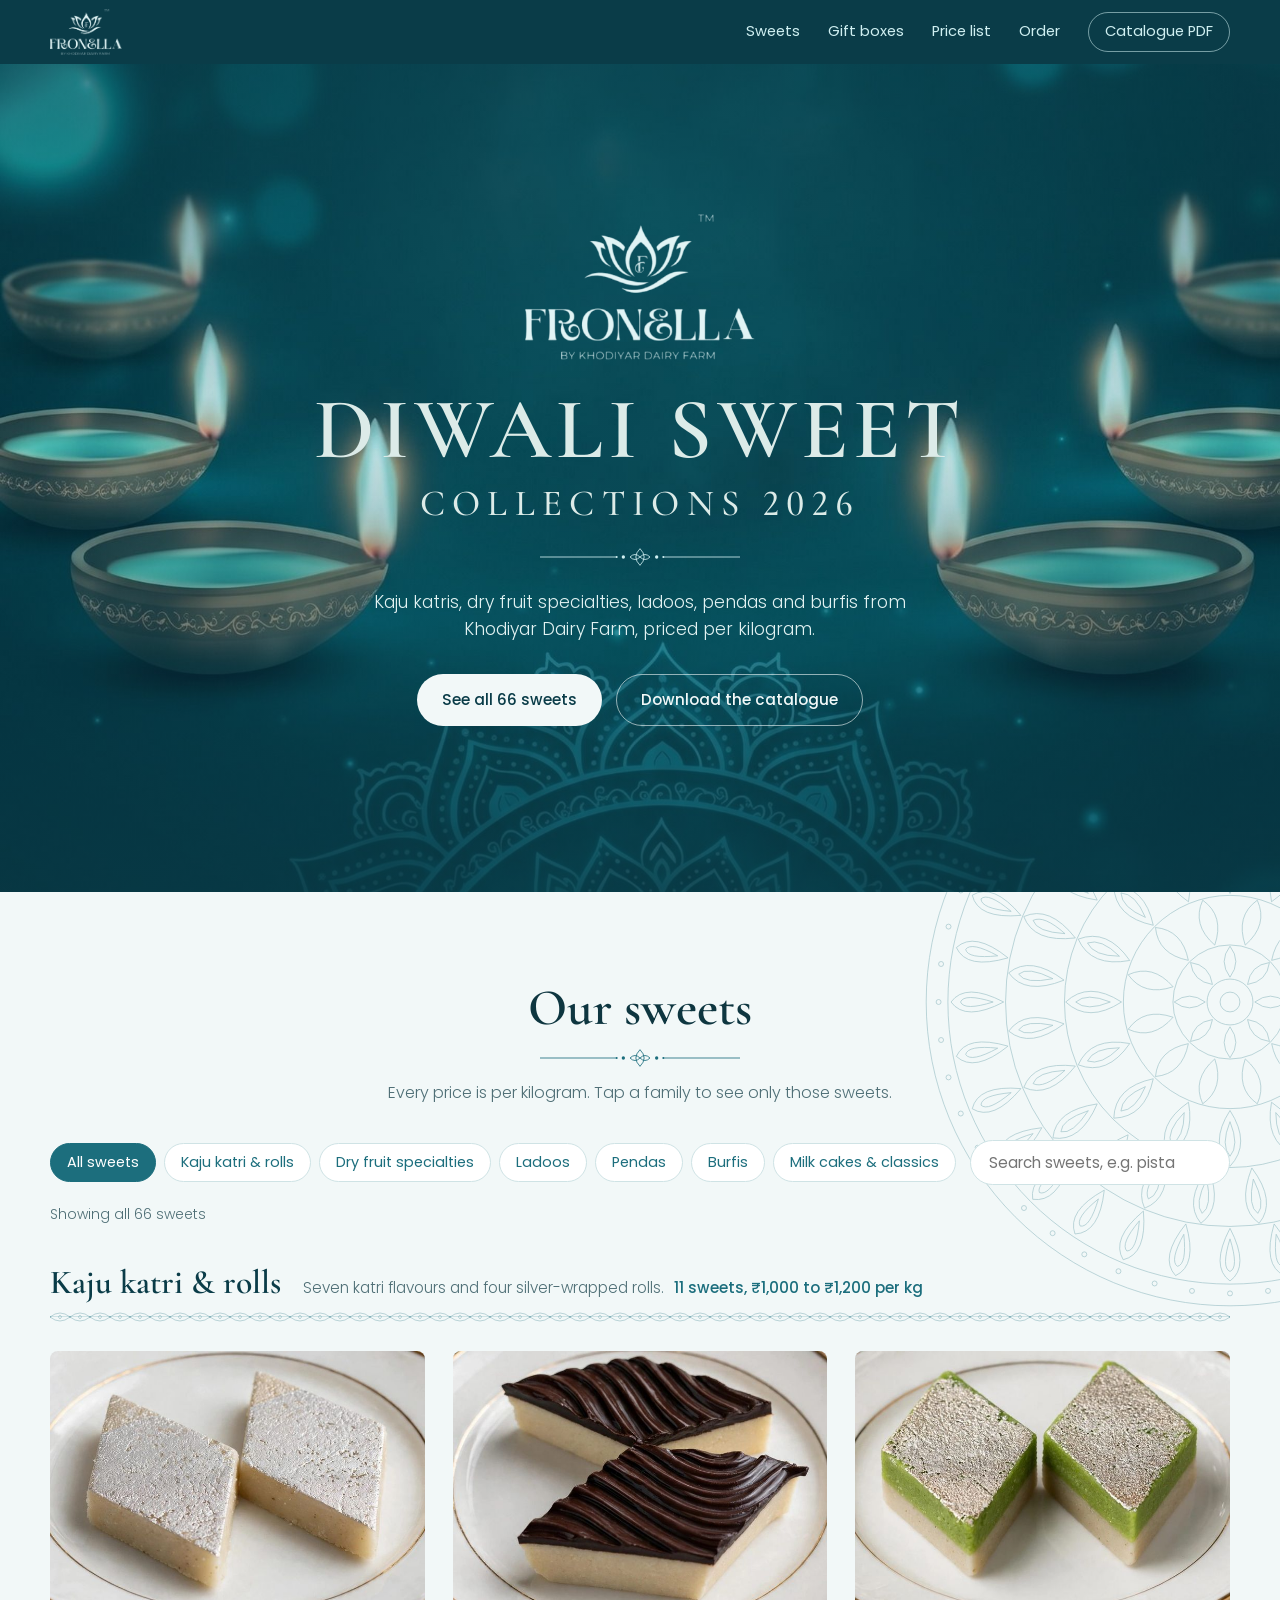
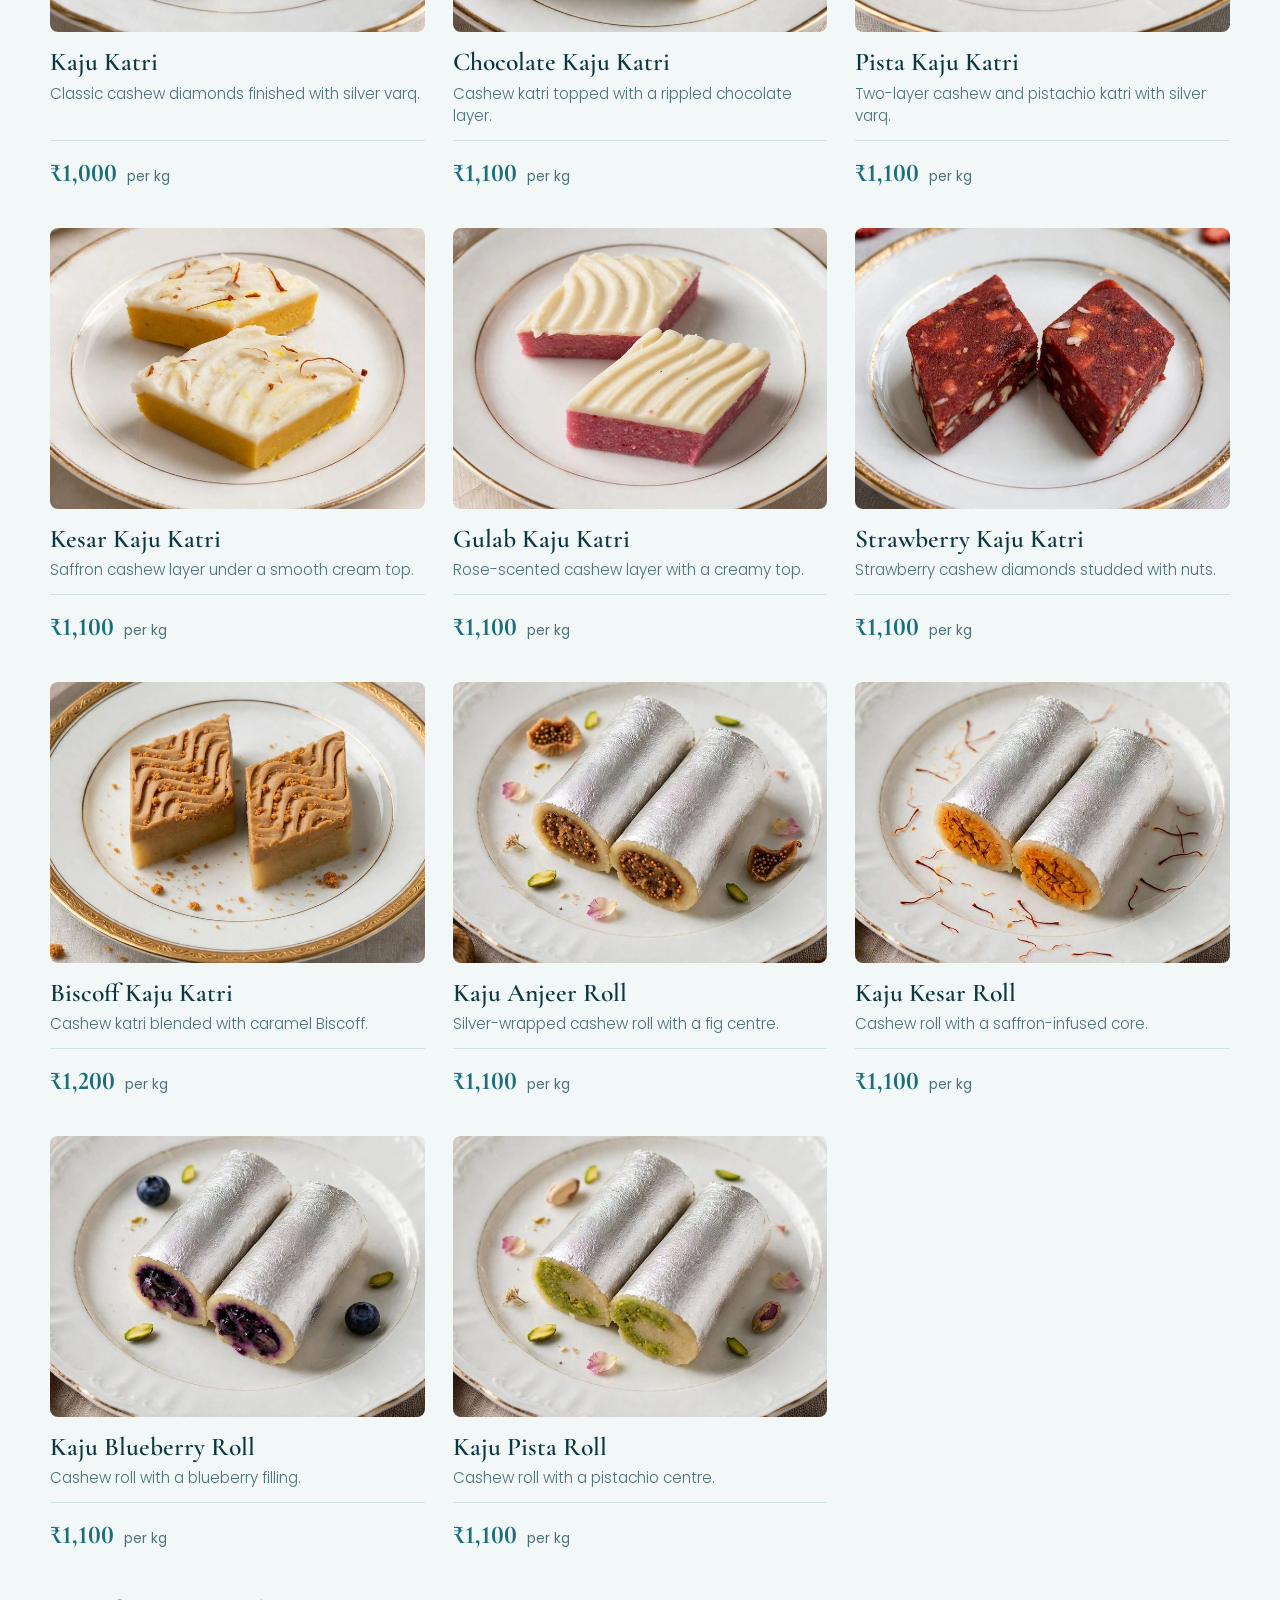
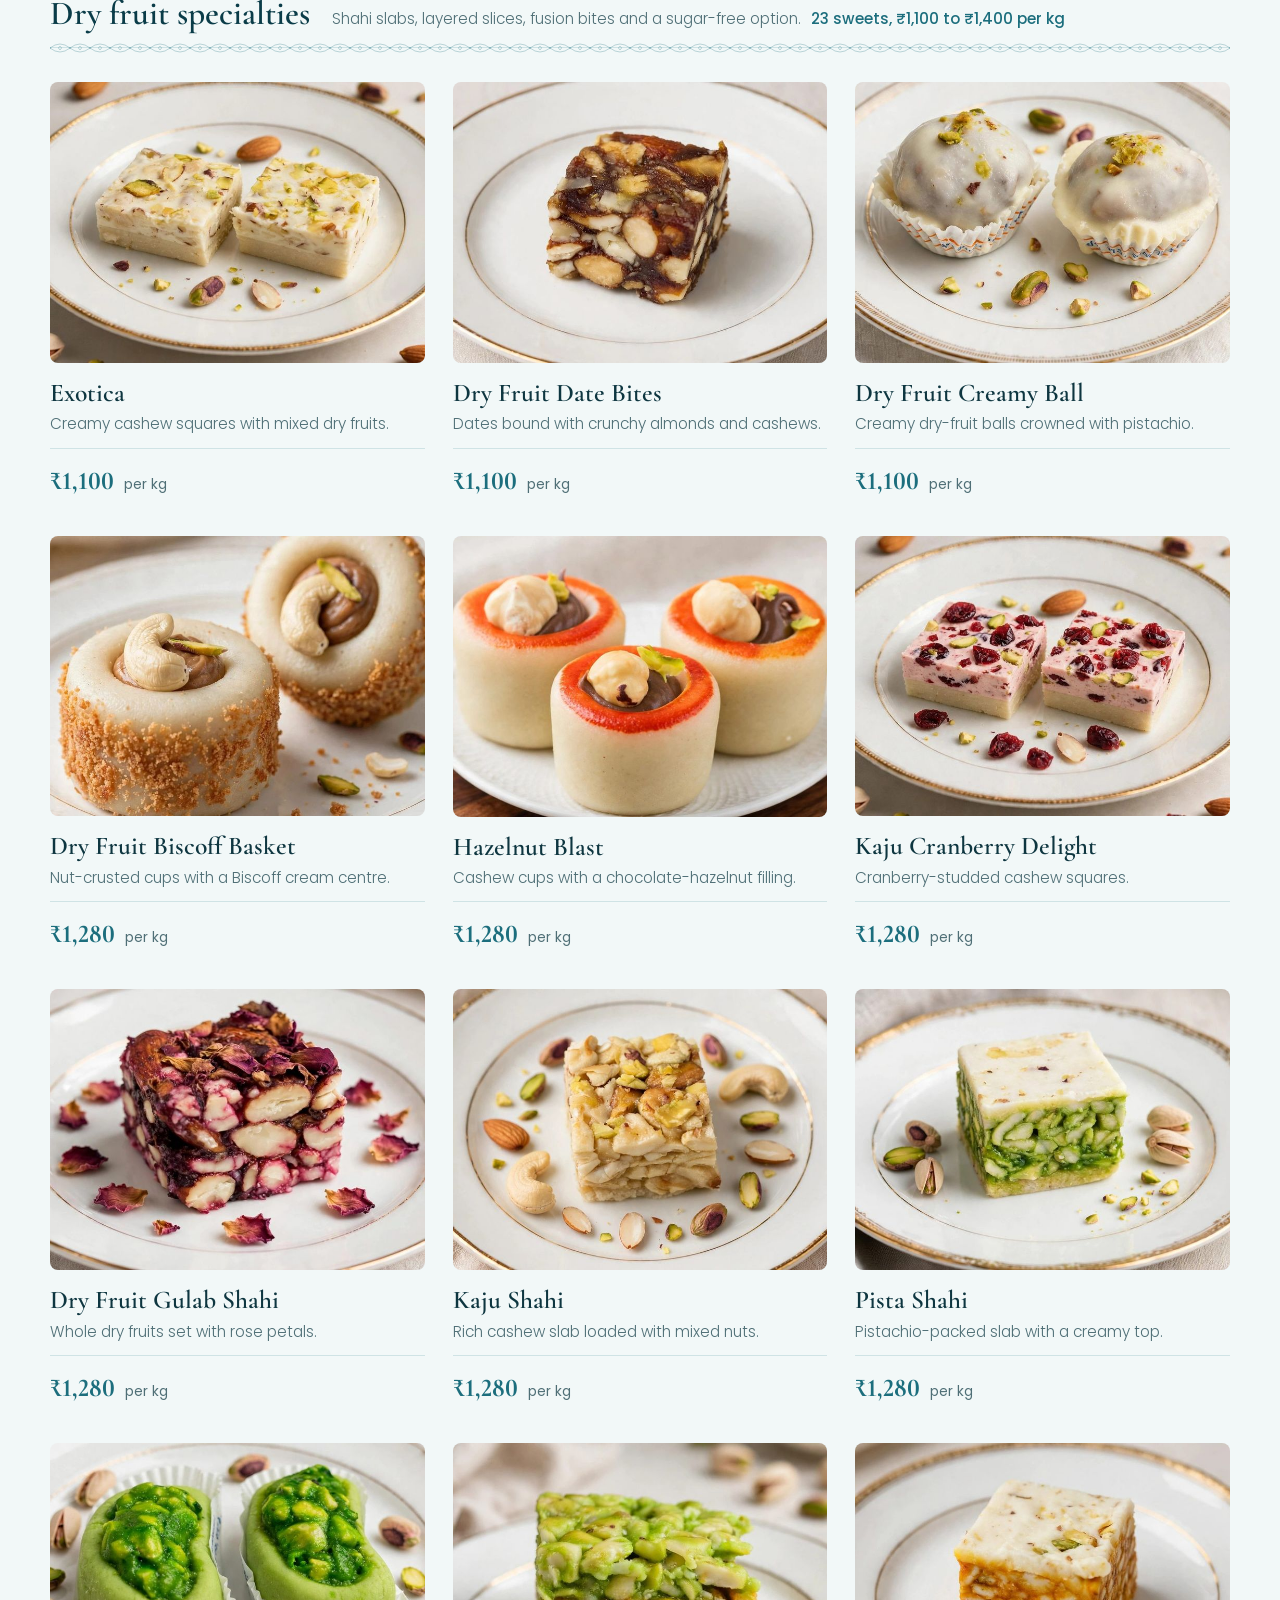
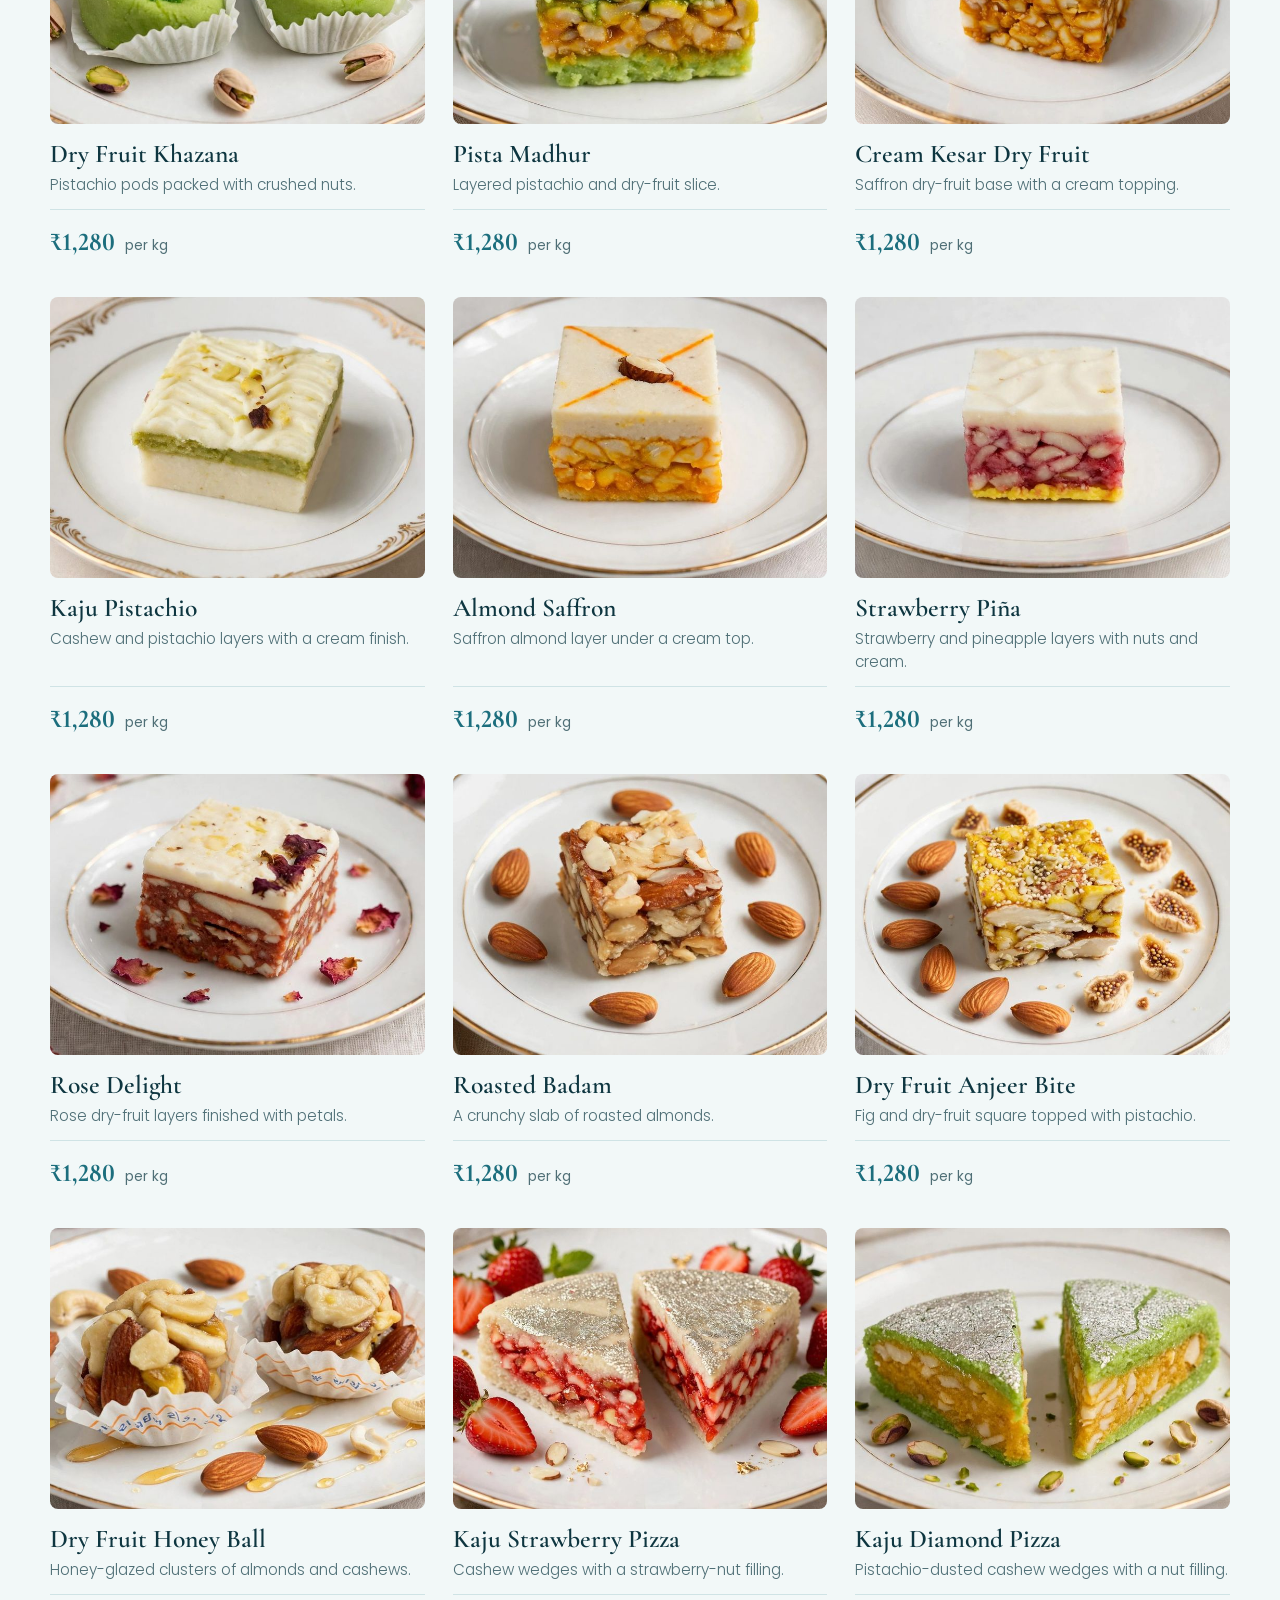
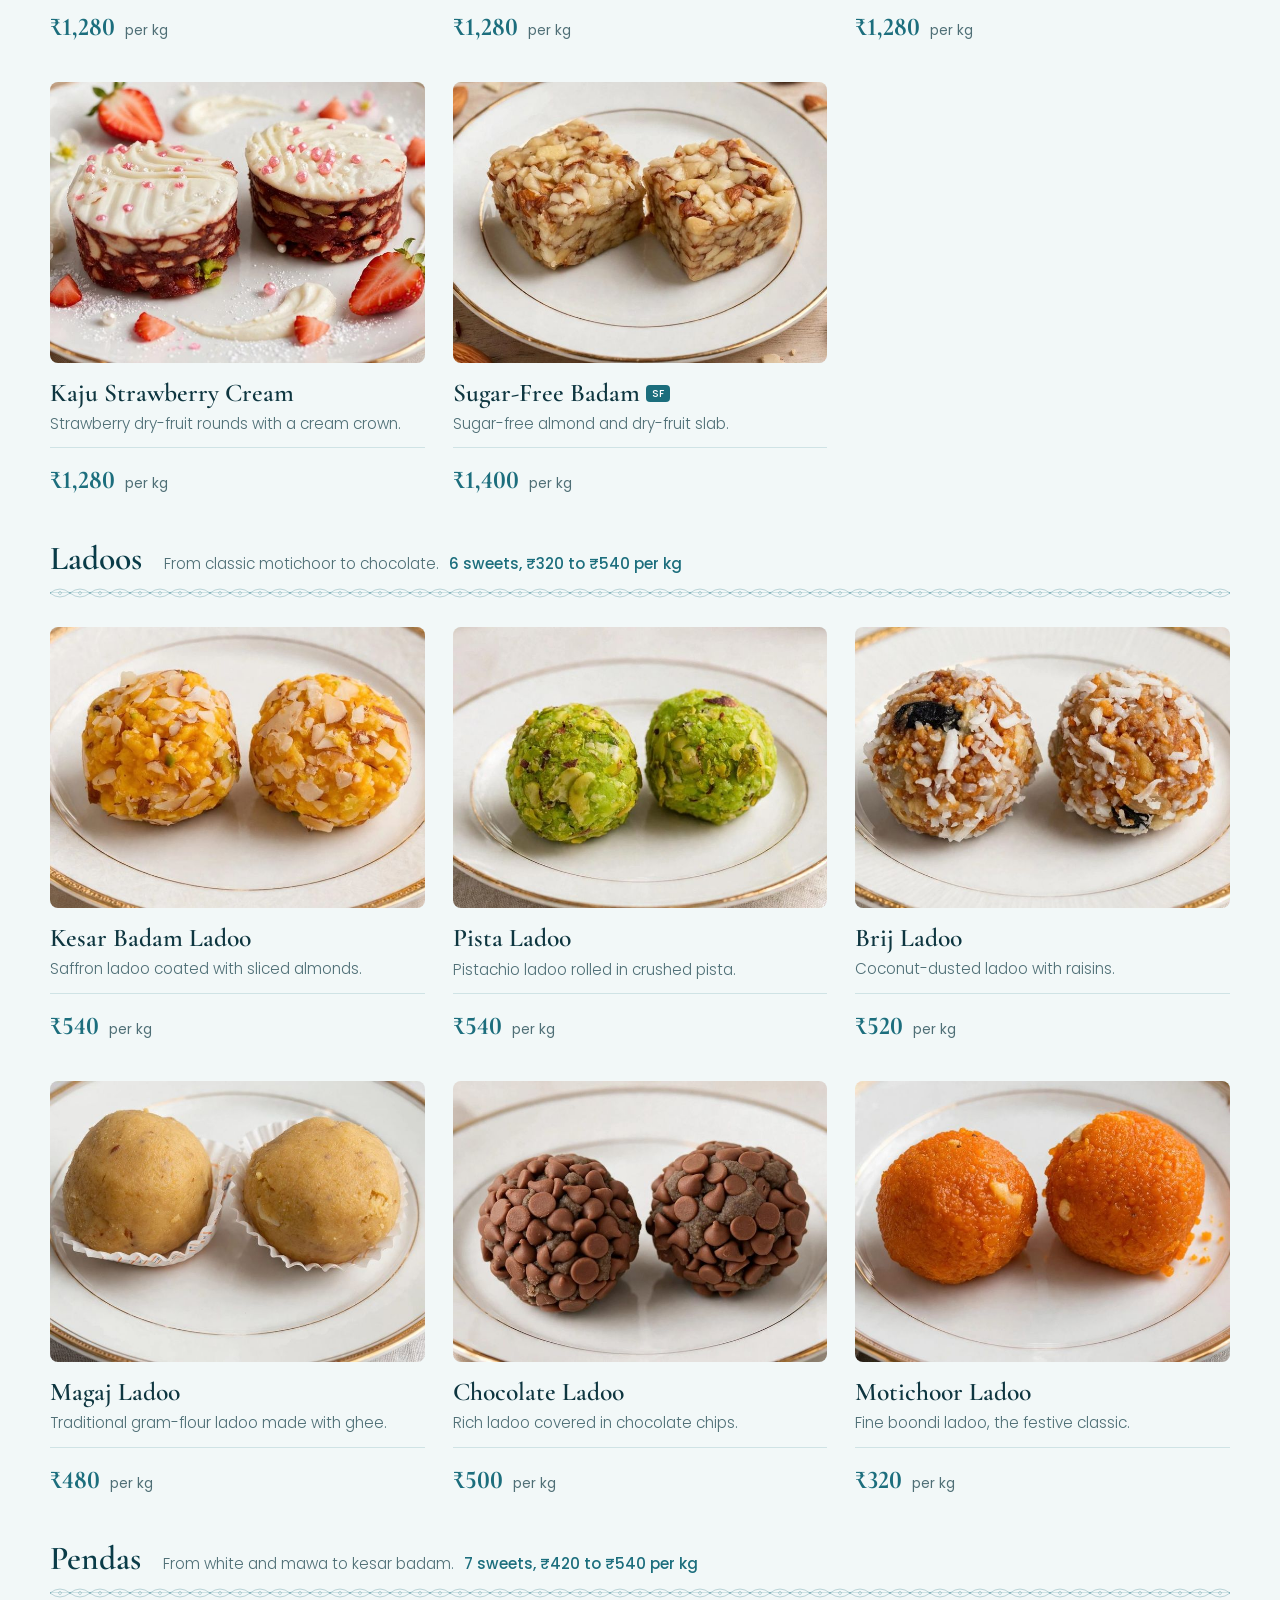
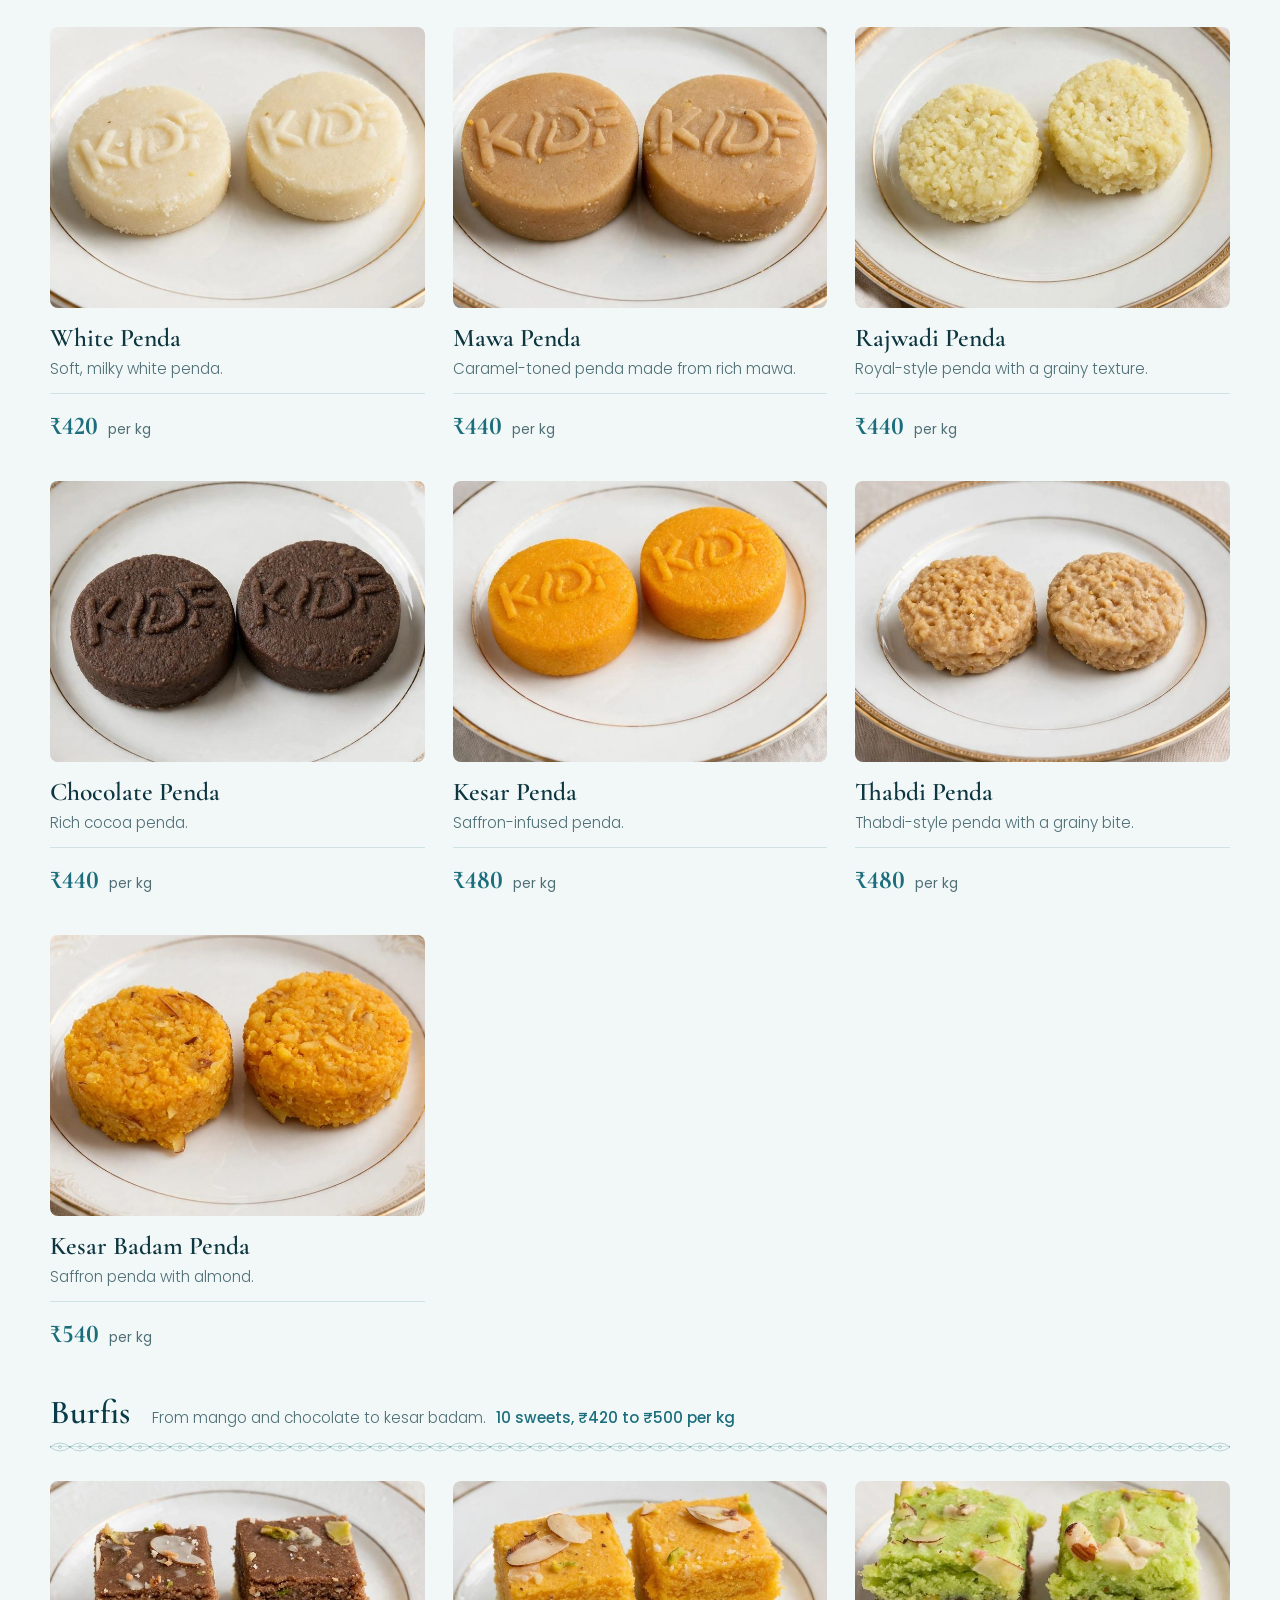
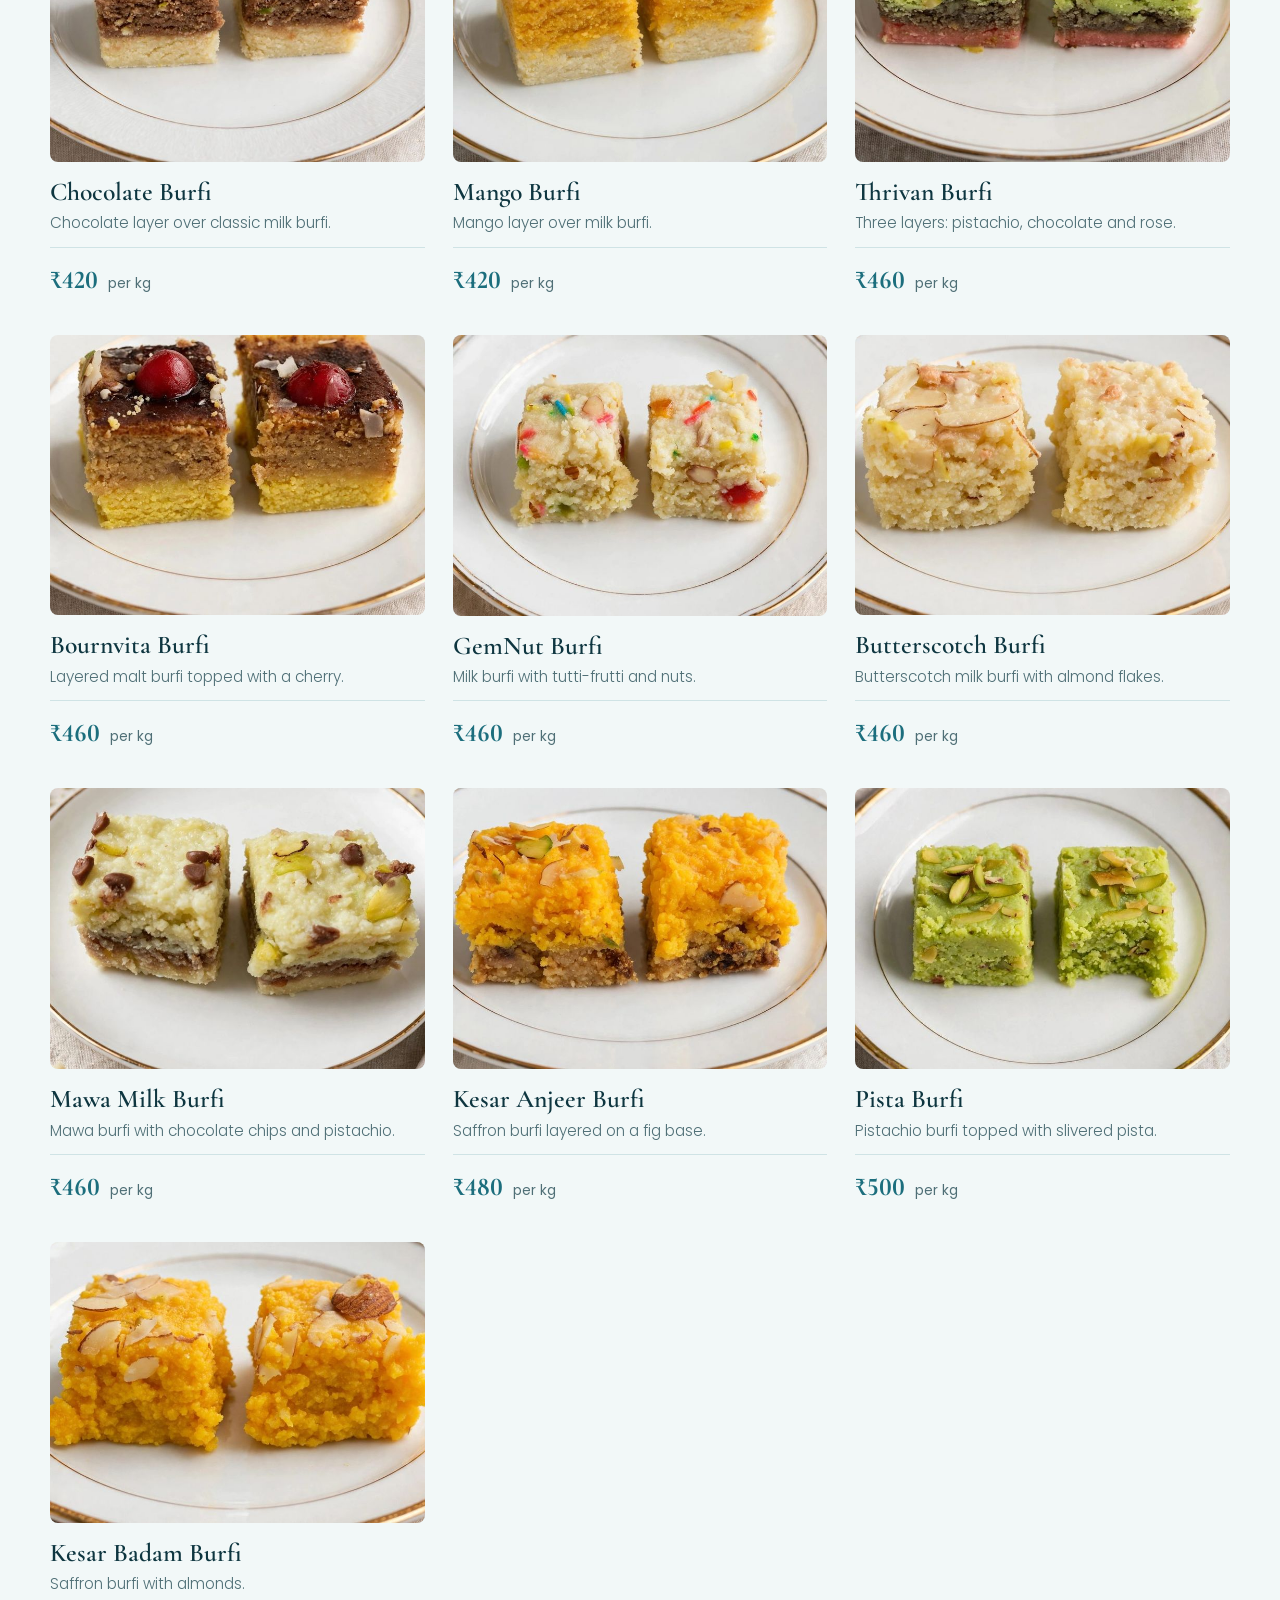
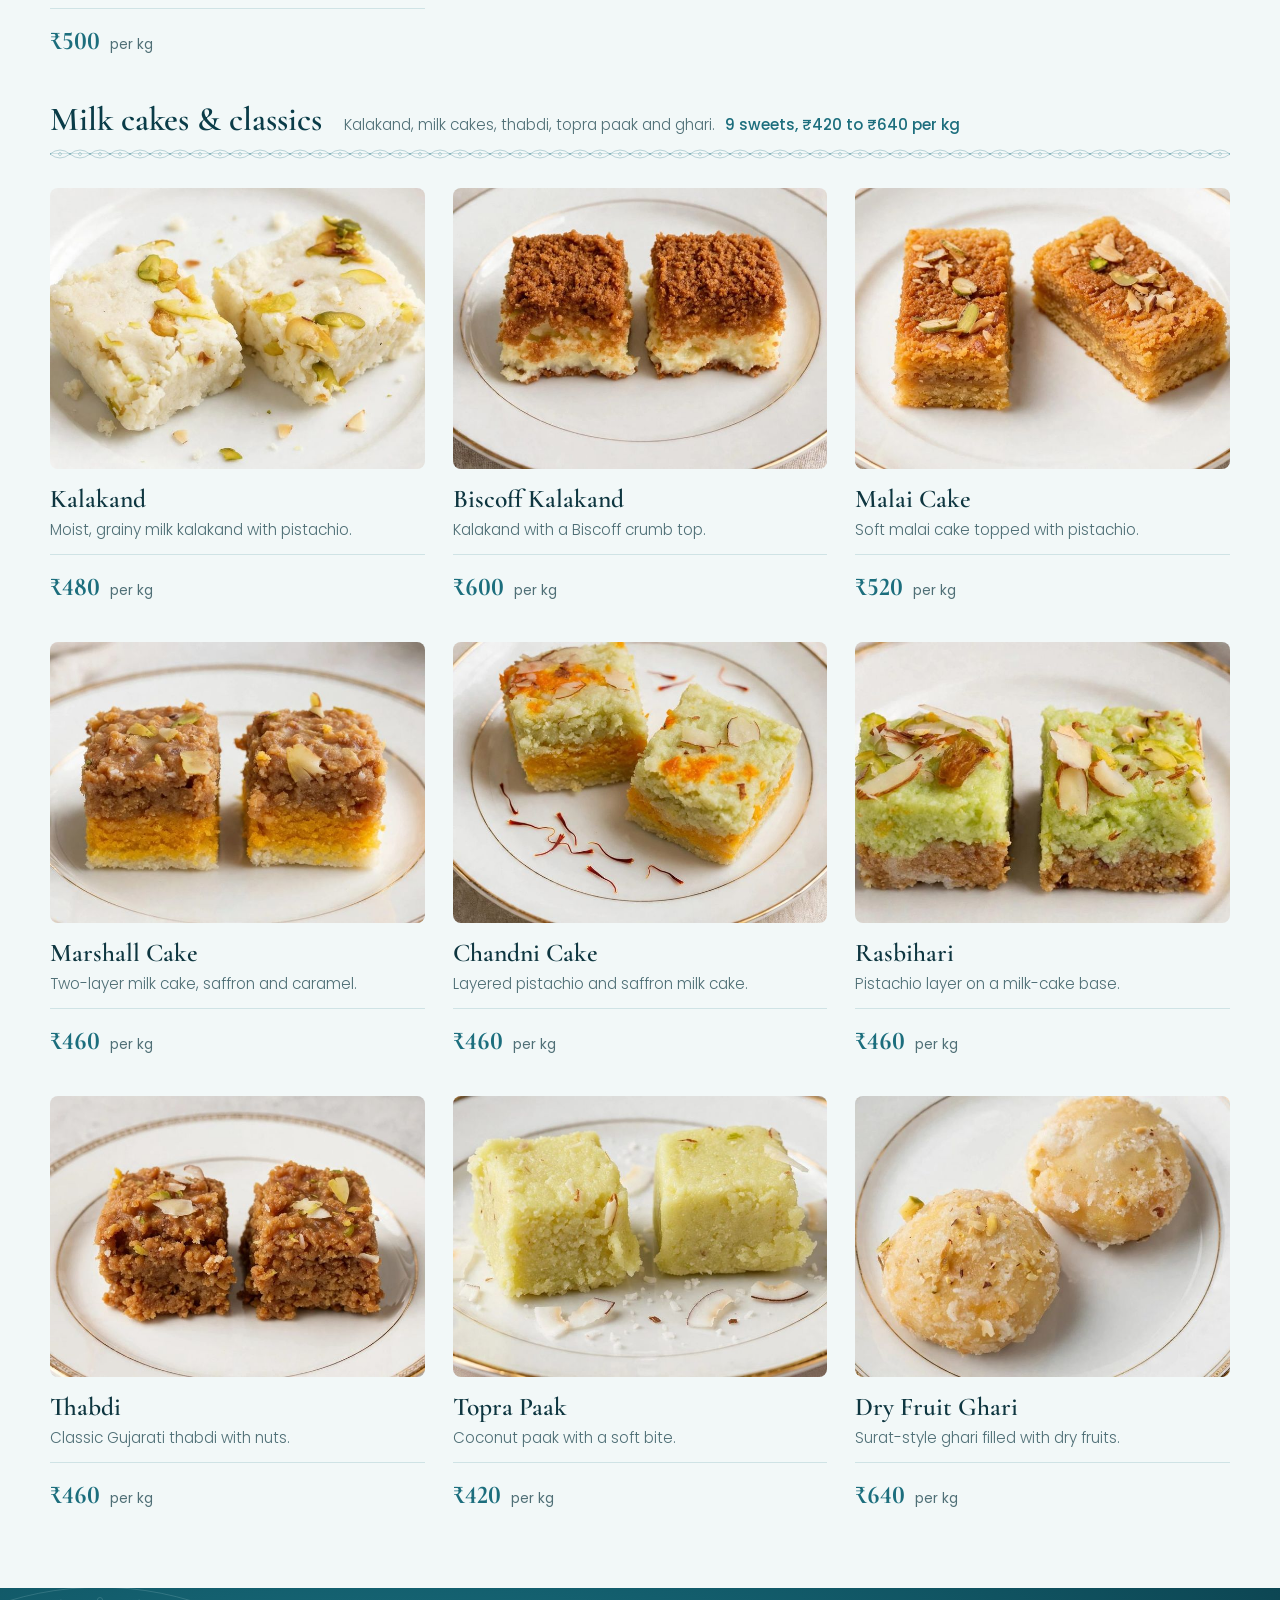
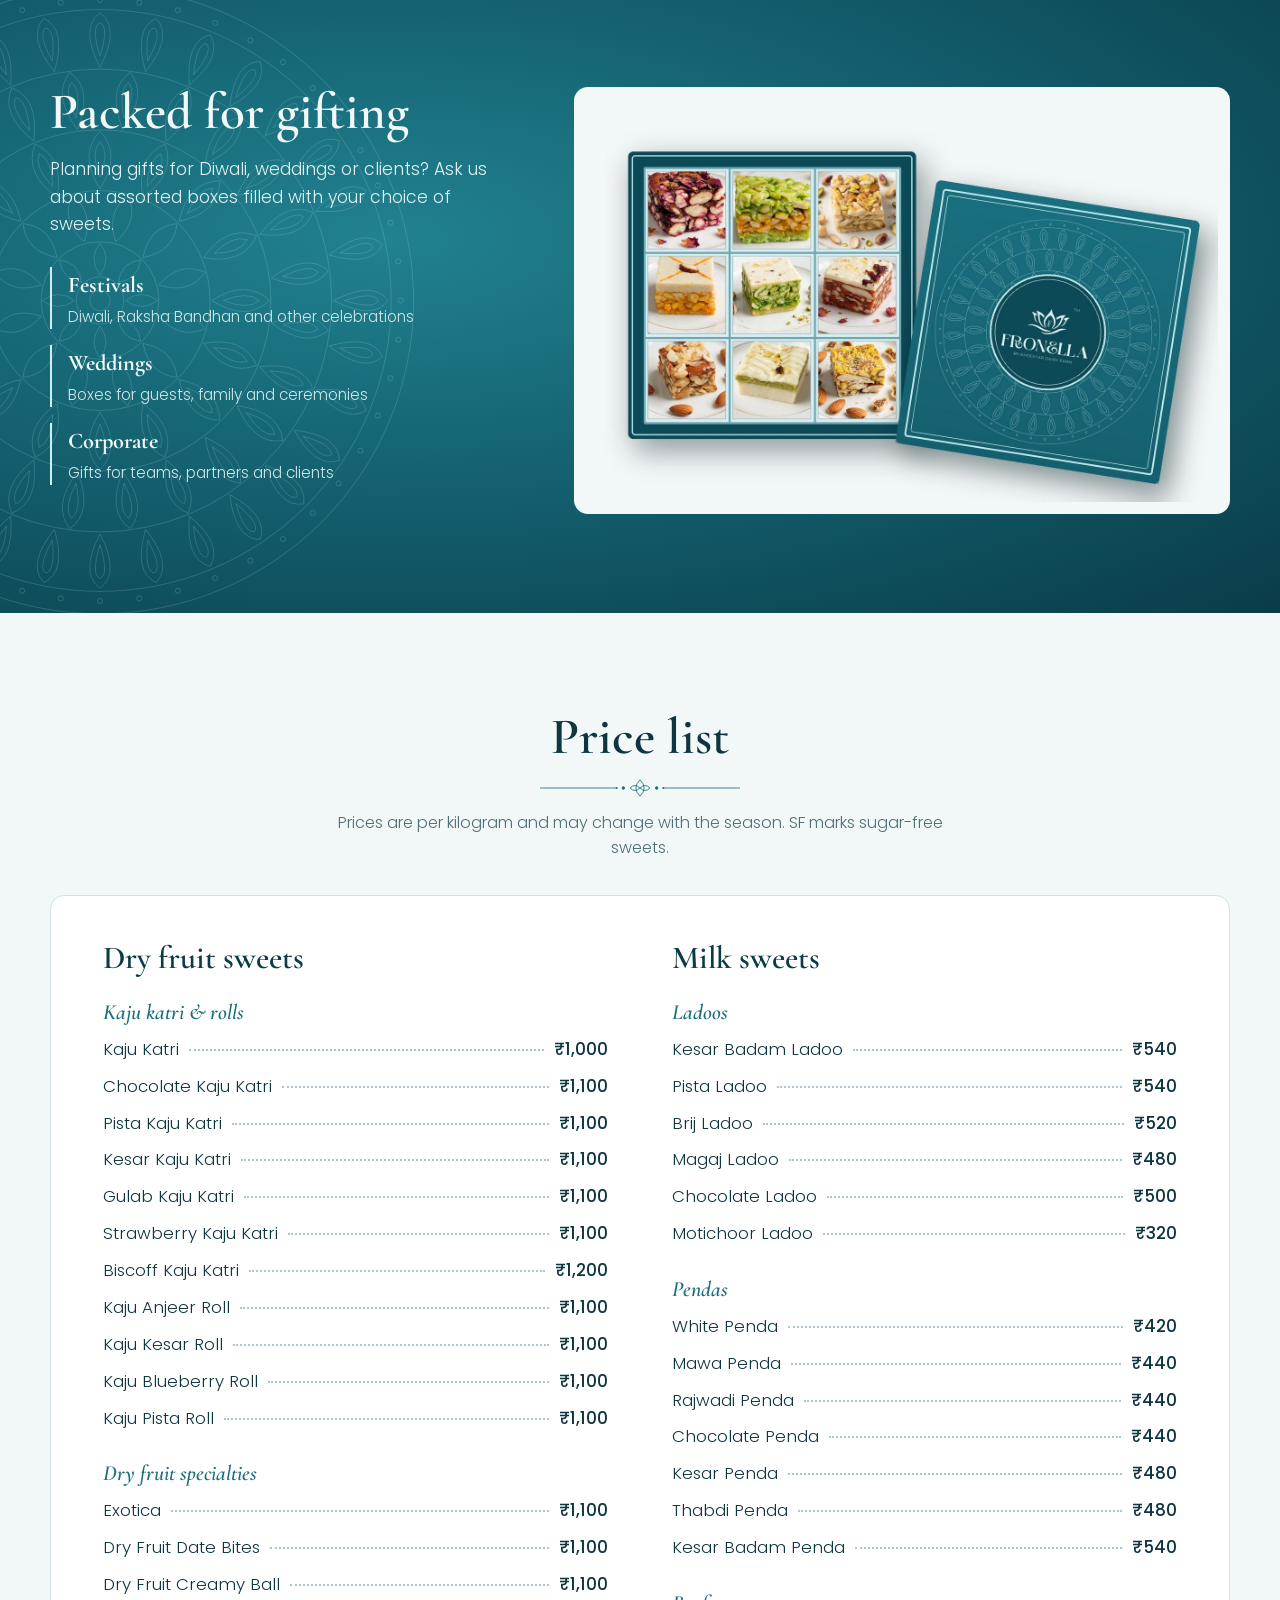
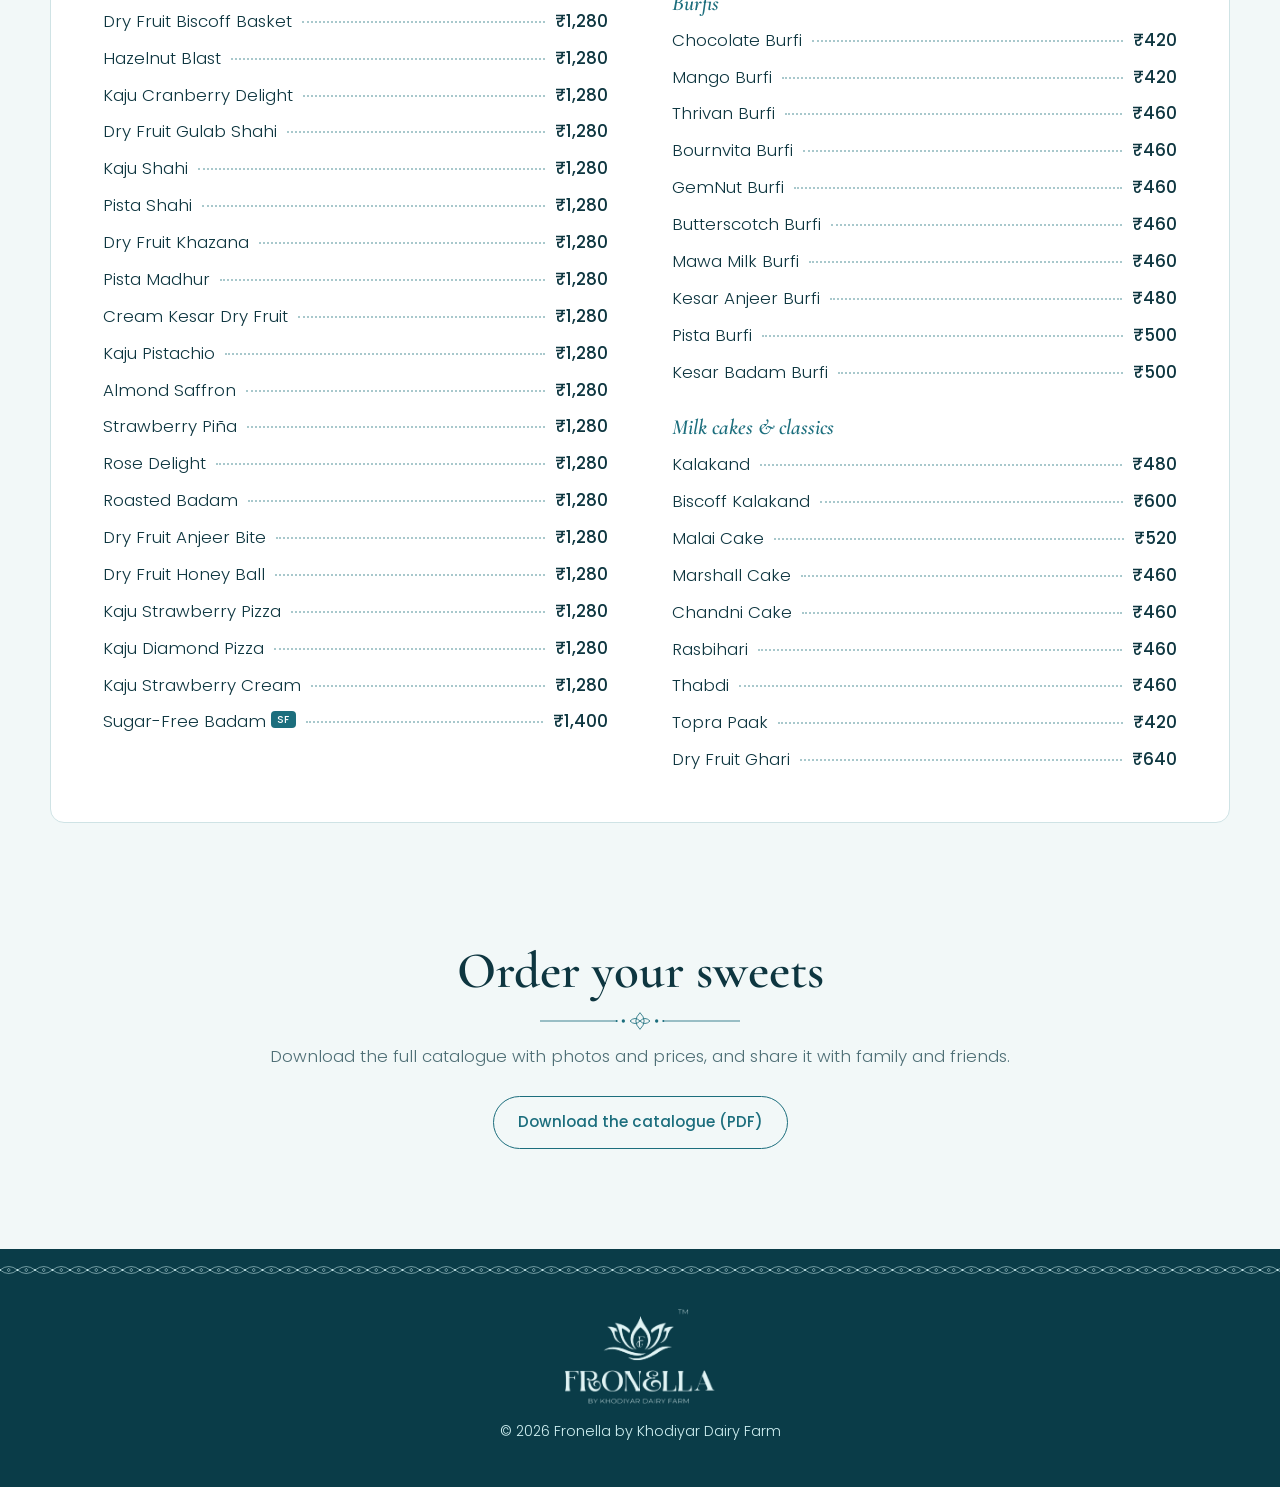
==== index.html @ b68ddbd1 "first" ====
<!doctype html>
<html lang="en">
<head>
<meta charset="utf-8">
<meta name="viewport" content="width=device-width, initial-scale=1">
<title>Fronella by Khodiyar Dairy Farm | Diwali Sweet Collections 2026</title>
<meta name="description" content="Mithai from Khodiyar Dairy Farm: kaju katris, dry fruit specialties, ladoos, pendas, burfis and milk cakes, with prices per kilogram.">
<meta property="og:title" content="Fronella | Diwali Sweet Collections 2026">
<meta property="og:description" content="66 dry fruit and milk sweets from Khodiyar Dairy Farm, with prices per kilogram.">
<meta property="og:image" content="assets/img/giftbox.jpg">
<meta name="theme-color" content="#0A3C48">
<link rel="icon" type="image/png" href="assets/img/favicon.png">
<link rel="preconnect" href="https://fonts.googleapis.com">
<link rel="preconnect" href="https://fonts.gstatic.com" crossorigin>
<link href="https://fonts.googleapis.com/css2?family=Cormorant+Garamond:ital,wght@0,500;0,600;0,700;1,500&family=Poppins:wght@300;400;500&display=swap" rel="stylesheet">
<link rel="stylesheet" href="assets/css/style.css">
</head>
<body>
<a class="skip" href="#sweets">Skip to the sweets</a>

<header class="top">
  <div class="top-in">
    <a href="#" class="brand" aria-label="Fronella home"><img src="assets/img/logo-light.png" alt="Fronella by Khodiyar Dairy Farm" width="331" height="211"></a>
    <button class="menu-btn" aria-expanded="false" aria-controls="nav">Menu</button>
    <nav id="nav" class="nav">
      <a href="#sweets">Sweets</a>
      <a href="#gifts">Gift boxes</a>
      <a href="#prices">Price list</a>
      <a href="#order">Order</a>
      <a class="nav-pdf" href="catalogue/Fronella-Diwali-Catalogue-2026.pdf" download>Catalogue PDF</a>
    </nav>
  </div>
</header>

<main>
  <section class="hero" aria-labelledby="hero-title">
    <div class="hero-in">
      <img class="hero-logo" src="assets/img/logo-light.png" alt="" width="331" height="211">
      <h1 id="hero-title"><span class="h-big">Diwali Sweet</span><span class="h-small">Collections 2026</span></h1>
      <img class="hero-div" src="assets/img/divider-light.svg" alt="" width="240" height="24">
      <p class="hero-lead">Kaju katris, dry fruit specialties, ladoos, pendas and burfis from Khodiyar Dairy Farm, priced per kilogram.</p>
      <div class="hero-cta">
        <a class="btn btn-light" href="#sweets">See all 66 sweets</a>
        <a class="btn btn-ghost" href="catalogue/Fronella-Diwali-Catalogue-2026.pdf" download>Download the catalogue</a>
      </div>
    </div>
  </section>

  <section id="sweets" class="sweets" aria-labelledby="sweets-title">
    <div class="wrap">
      <div class="sec-head">
        <h2 id="sweets-title">Our sweets</h2>
        <p>Every price is per kilogram. Tap a family to see only those sweets.</p>
      </div>
      <div class="tools">
        <div class="chips" role="group" aria-label="Filter by family" id="chips"></div>
        <label class="search">
          <span class="sr">Search sweets</span>
          <input id="q" type="search" placeholder="Search sweets, e.g. pista" autocomplete="off">
        </label>
      </div>
      <p class="count" id="count" aria-live="polite"></p>
      <div id="groups"></div>
      <div id="empty" class="empty" hidden>
        <p>No sweets match "<span id="empty-q"></span>".</p>
        <button class="btn btn-teal" id="clear">Clear search</button>
      </div>
    </div>
  </section>

  <section id="gifts" class="gifts" aria-labelledby="gifts-title">
    <div class="wrap gifts-in">
      <div class="gifts-text">
        <h2 id="gifts-title">Packed for gifting</h2>
        <p>Planning gifts for Diwali, weddings or clients? Ask us about assorted boxes filled with your choice of sweets.</p>
        <dl class="occ">
          <div><dt>Festivals</dt><dd>Diwali, Raksha Bandhan and other celebrations</dd></div>
          <div><dt>Weddings</dt><dd>Boxes for guests, family and ceremonies</dd></div>
          <div><dt>Corporate</dt><dd>Gifts for teams, partners and clients</dd></div>
        </dl>
        <a class="btn btn-light wa-only" data-wa="Hello Fronella, I would like to ask about gift boxes." href="#">Ask about gift boxes on WhatsApp</a>
      </div>
      <figure class="gifts-img"><img src="assets/img/giftbox.jpg" alt="A Fronella gift box with nine dry fruit sweets and a teal lid with the lotus logo" width="1400" height="894" loading="lazy"></figure>
    </div>
  </section>

  <section id="prices" class="prices" aria-labelledby="prices-title">
    <div class="wrap">
      <div class="sec-head">
        <h2 id="prices-title">Price list</h2>
        <p>Prices are per kilogram and may change with the season. SF marks sugar-free sweets.</p>
      </div>
      <div class="plist" id="plist"></div>
    </div>
  </section>

  <section id="order" class="order" aria-labelledby="order-title">
    <div class="wrap order-in">
      <h2 id="order-title">Order your sweets</h2>
      <p class="order-lead" id="order-lead">Download the full catalogue with photos and prices, and share it with family and friends.</p>
      <div class="order-actions">
        <a class="btn btn-teal wa-only" data-wa="Hello Fronella, I would like to place an order." href="#">Order on WhatsApp</a>
        <a class="btn btn-outline" href="catalogue/Fronella-Diwali-Catalogue-2026.pdf" download>Download the catalogue (PDF)</a>
      </div>
      <dl class="contact" id="contact"></dl>
    </div>
  </section>
</main>

<footer class="foot">
  <div class="wrap foot-in">
    <img src="assets/img/logo-light.png" alt="Fronella by Khodiyar Dairy Farm" width="165" height="105" loading="lazy">
    <p>© <span id="yr">2026</span> Fronella by Khodiyar Dairy Farm</p>
    <p id="fssai" hidden></p>
  </div>
</footer>

<script src="assets/js/config.js"></script>
<script src="assets/js/data.js"></script>
<script src="assets/js/main.js"></script>
</body>
</html>
---- assets/css/style.css ----
:root {
  --deep: #0A3C48;
  --mid: #135E6D;
  --teal: #1C6E7D;
  --ice: #F2F8F8;
  --pale: #CFEFF1;
  --ink: #0E3640;
  --muted: #4F6F76;
  --line: #CFE3E5;
  --serif: "Cormorant Garamond", Georgia, "Times New Roman", serif;
  --sans: "Poppins", "Segoe UI", Arial, sans-serif;
}
* { box-sizing: border-box; }
html { scroll-behavior: smooth; scroll-padding-top: 76px; }
body { margin: 0; font-family: var(--sans); font-weight: 300; font-size: 1rem; line-height: 1.6; color: var(--ink); background: var(--ice); -webkit-font-smoothing: antialiased; }
img { max-width: 100%; height: auto; display: block; }
a { color: var(--teal); }
h1, h2, h3, h4 { font-family: var(--serif); font-weight: 600; line-height: 1.1; margin: 0; font-variant-numeric: lining-nums; }
p { margin: 0; }
.wrap { width: min(1180px, 100% - 40px); margin-inline: auto; }
.sr { position: absolute; width: 1px; height: 1px; overflow: hidden; clip: rect(0 0 0 0); white-space: nowrap; }
.skip { position: absolute; left: 12px; top: -60px; background: #fff; color: var(--ink); padding: 8px 14px; border-radius: 6px; z-index: 50; }
.skip:focus { top: 12px; }
:focus-visible { outline: 3px solid #5CC6D3; outline-offset: 3px; border-radius: 4px; }

/* ---------- buttons */
.btn { display: inline-block; font-family: var(--sans); font-weight: 500; font-size: .95rem; text-decoration: none; padding: 13px 24px; border-radius: 999px; border: 1.5px solid transparent; cursor: pointer; transition: background .2s, color .2s; }
.btn-light { background: var(--ice); color: var(--deep); }
.btn-light:hover { background: #fff; }
.btn-ghost { color: var(--ice); border-color: rgba(242, 248, 248, .6); }
.btn-ghost:hover { background: rgba(242, 248, 248, .12); }
.btn-teal { background: var(--teal); color: #fff; }
.btn-teal:hover { background: var(--mid); }
.btn-outline { color: var(--teal); border-color: var(--teal); background: transparent; }
.btn-outline:hover { background: var(--teal); color: #fff; }

/* ---------- header */
.top { position: sticky; top: 0; z-index: 20; background: var(--deep); }
.top-in { width: min(1180px, 100% - 40px); margin-inline: auto; display: flex; align-items: center; justify-content: space-between; height: 64px; }
.brand img { height: 46px; width: auto; }
.nav { display: flex; gap: 28px; align-items: center; }
.nav a { color: var(--pale); text-decoration: none; font-size: .92rem; font-weight: 400; }
.nav a:hover { color: #fff; }
.nav .nav-pdf { border: 1.5px solid rgba(207, 239, 241, .55); padding: 7px 16px; border-radius: 999px; }
.menu-btn { display: none; background: none; border: 1.5px solid rgba(207, 239, 241, .55); color: var(--pale); font: 500 .9rem var(--sans); padding: 7px 16px; border-radius: 999px; cursor: pointer; }

/* ---------- hero */
.hero { position: relative; min-height: min(92vh, 860px); display: grid; place-items: center; text-align: center; color: var(--ice);
  background: linear-gradient(180deg, rgba(10, 60, 72, .55) 0%, rgba(10, 60, 72, .15) 45%, rgba(10, 60, 72, .7) 100%), url("../img/hero.jpg") center 45% / cover no-repeat var(--deep); padding: 64px 20px 80px; }
.hero-in { max-width: 720px; animation: rise 1s ease-out both; }
.hero-logo { width: 230px; margin: 0 auto 26px; }
.hero h1 { text-transform: uppercase; color: #DCEBE8; }
.hero .h-big { display: block; font-size: clamp(2.8rem, 8vw, 5.4rem); letter-spacing: .06em; line-height: 1.02; }
.hero .h-small { display: block; font-size: clamp(1.35rem, 3.4vw, 2.3rem); font-weight: 500; letter-spacing: .2em; margin-top: 10px; }
.hero-div { width: 200px; margin: 22px auto; }
.hero-lead { font-size: 1.08rem; max-width: 34em; margin: 0 auto; color: #E2F2F2; }
.hero-cta { display: flex; flex-wrap: wrap; gap: 14px; justify-content: center; margin-top: 30px; }
@keyframes rise { from { opacity: 0; transform: translateY(14px); } to { opacity: 1; transform: none; } }

/* ---------- section heads */
.sec-head { text-align: center; max-width: 620px; margin: 0 auto 34px; }
.sec-head h2 { font-size: clamp(2.3rem, 5vw, 3.2rem); }
.sec-head h2::after { content: ""; display: block; width: 200px; height: 20px; margin: 12px auto 12px; background: url("../img/divider.svg") center / contain no-repeat; }
.sec-head p { color: var(--muted); }

/* ---------- sweets */
.sweets { padding: 88px 0 72px; background: url("../img/mandala.svg") right -260px top -200px / 620px no-repeat, var(--ice); }
.tools { display: flex; flex-wrap: wrap; gap: 14px; align-items: center; justify-content: space-between; }
.chips { display: flex; flex-wrap: wrap; gap: 8px; }
.chip { font: 400 .9rem var(--sans); color: var(--teal); background: #fff; border: 1.5px solid var(--line); padding: 8px 16px; border-radius: 999px; cursor: pointer; }
.chip:hover { border-color: var(--teal); }
.chip[aria-pressed="true"] { background: var(--teal); border-color: var(--teal); color: #fff; }
.search input { font: 400 .95rem var(--sans); color: var(--ink); width: 260px; max-width: 100%; padding: 10px 18px; border-radius: 999px; border: 1.5px solid var(--line); background: #fff; }
.search input:focus { border-color: var(--teal); outline: none; box-shadow: 0 0 0 3px rgba(28, 110, 125, .2); }
.count { color: var(--muted); font-size: .88rem; margin: 18px 0 8px; }
.group { margin-top: 40px; }
.group-head { display: flex; flex-wrap: wrap; align-items: baseline; gap: 6px 22px; padding: 0 0 14px; margin-bottom: 24px; border-bottom: 1.5px solid var(--line); position: relative; }
.group-head::after { content: ""; position: absolute; left: 0; right: 0; bottom: -9px; height: 16px; background: url("../img/strip.svg") left center / auto 16px repeat-x; opacity: .45; }
.group-head h3 { font-size: 2.1rem; color: var(--deep); }
.group-head p { color: var(--muted); font-size: .95rem; }
.group-head .gr { color: var(--teal); font-weight: 500; margin-left: 6px; white-space: nowrap; }
.grid { display: grid; grid-template-columns: repeat(3, minmax(0, 1fr)); gap: 34px 28px; padding-top: 10px; }
.card { display: flex; flex-direction: column; }
.card .ph { aspect-ratio: 4 / 3; border-radius: 8px; overflow: hidden; background: #e3eef0; }
.card .ph img { width: 100%; height: 100%; object-fit: cover; }
.card h4 { font-size: 1.6rem; margin-top: 16px; color: var(--ink); }
.card .ds { color: var(--muted); font-size: .95rem; margin: 6px 0 12px; line-height: 1.5; }
.card .pr { margin-top: auto; padding-top: 12px; font-family: var(--serif); font-weight: 700; font-size: 1.6rem; color: var(--teal); font-variant-numeric: lining-nums; border-top: 1px solid var(--line); }
.card .pr span { font-family: var(--sans); font-weight: 400; font-size: .85rem; color: var(--muted); margin-left: 4px; }
.card .ask { font-size: .88rem; font-weight: 500; margin-top: 6px; text-decoration: none; }
.card .ask:hover { text-decoration: underline; }
.sf { font-family: var(--sans); font-size: .62rem; font-weight: 500; text-decoration: none; color: #fff; background: var(--teal); border-radius: 4px; padding: 2px 6px; vertical-align: 4px; letter-spacing: .03em; }
.empty { text-align: center; padding: 50px 0; color: var(--muted); }
.empty .btn { margin-top: 14px; }

/* ---------- gifts */
.gifts { padding: 96px 0; color: var(--ice); background: url("../img/mandala-light.svg") left -220px center / 640px no-repeat, radial-gradient(ellipse at 30% 40%, #218290 0%, #135E6D 50%, #0A3C48 100%); }
.gifts .gifts-in { display: grid; grid-template-columns: 5fr 7fr; gap: 56px; align-items: center; }
.gifts h2 { font-size: clamp(2.3rem, 5vw, 3.2rem); }
.gifts-text > p { margin-top: 16px; font-size: 1.08rem; color: #E2F2F2; max-width: 30em; }
.occ { margin: 28px 0 32px; display: grid; gap: 16px; }
.occ div { border-left: 2px solid var(--pale); padding-left: 16px; }
.occ dt { font-family: var(--serif); font-weight: 700; font-size: 1.4rem; }
.occ dd { margin: 2px 0 0; color: #CFE6E8; font-size: .95rem; }
.gifts-img { margin: 0; background: var(--ice); border-radius: 14px; padding: 12px; }
.gifts-img img { border-radius: 8px; }

/* ---------- price list */
.prices { padding: 96px 0 80px; }
.plist { display: grid; grid-template-columns: 1fr 1fr; gap: 28px 64px; background: #fff; border: 1px solid var(--line); border-radius: 14px; padding: 44px 52px; }
.pcol h3 { font-size: 2rem; color: var(--deep); margin-bottom: 6px; }
.pcol h4 { font-style: italic; font-weight: 600; font-size: 1.35rem; color: var(--teal); margin: 26px 0 6px; }
.pcol ul { list-style: none; margin: 0; padding: 0; }
.pcol li { display: flex; align-items: baseline; font-size: 1.05rem; padding: 5px 0; }
.pcol li i { flex: 1; border-bottom: 2px dotted #A8C8CC; margin: 0 10px; transform: translateY(-4px); }
.pcol li b { font-weight: 500; font-variant-numeric: tabular-nums; }

/* ---------- order */
.order { padding: 40px 0 100px; }
.order-in { text-align: center; max-width: 760px; }
.order h2 { font-size: clamp(2.3rem, 5vw, 3.2rem); }
.order h2::after { content: ""; display: block; width: 200px; height: 20px; margin: 12px auto; background: url("../img/divider.svg") center / contain no-repeat; }
.order-lead { color: var(--muted); font-size: 1.05rem; }
.order-actions { display: flex; flex-wrap: wrap; gap: 14px; justify-content: center; margin-top: 26px; }
.contact { display: grid; grid-template-columns: repeat(auto-fit, minmax(200px, 1fr)); gap: 22px; margin: 44px 0 0; text-align: left; }
.contact div { border-top: 2px solid var(--teal); padding-top: 10px; }
.contact dt { font-family: var(--serif); font-weight: 700; font-size: 1.25rem; }
.contact dd { margin: 2px 0 0; color: var(--muted); }

/* ---------- footer */
.foot { background: var(--deep); color: var(--pale); padding: 44px 0; background-image: url("../img/strip-light.svg"); background-repeat: repeat-x; background-size: auto 14px; background-position: top 14px left; }
.foot-in { display: flex; flex-direction: column; align-items: center; gap: 8px; text-align: center; font-size: .9rem; padding-top: 16px; }
.foot img { width: 150px; margin-bottom: 8px; }

/* ---------- responsive */
@media (max-width: 960px) {
  .grid { grid-template-columns: repeat(2, minmax(0, 1fr)); }
  .gifts .gifts-in { grid-template-columns: 1fr; }
  .plist { grid-template-columns: 1fr; padding: 32px 28px; }
}
@media (max-width: 760px) {
  .menu-btn { display: block; }
  .nav { display: none; position: absolute; top: 64px; left: 0; right: 0; background: var(--deep); flex-direction: column; align-items: flex-start; gap: 0; padding: 8px 20px 20px; border-top: 1px solid rgba(207, 239, 241, .2); }
  .nav.open { display: flex; }
  .nav a { padding: 12px 0; font-size: 1.05rem; width: 100%; }
  .nav .nav-pdf { margin-top: 8px; width: auto; }
  .tools { display: block; }
  .chips { flex-wrap: nowrap; overflow-x: auto; padding: 0 20px 6px; margin: 0 -20px; scrollbar-width: none; }
  .search { display: block; margin-top: 12px; }
  .chip { white-space: nowrap; }
  .search input { width: 100%; }
  .sweets, .gifts, .prices { padding-top: 64px; padding-bottom: 64px; }
  .sweets { background: var(--ice); }
  .gifts { background: radial-gradient(ellipse at 30% 40%, #218290 0%, #135E6D 50%, #0A3C48 100%); }
  .hero-logo { width: 180px; }
}
@media (max-width: 520px) {
  .grid { grid-template-columns: repeat(2, minmax(0, 1fr)); gap: 26px 14px; }
  .card h4 { font-size: 1.25rem; margin-top: 10px; }
  .card .ds { font-size: .8rem; }
  .card .pr { font-size: 1.3rem; padding-top: 8px; }
  .card .pr span { font-size: .72rem; }
  .card .ask { font-size: .78rem; }
  .group-head h3 { font-size: 1.8rem; }
  .plist { padding: 24px 18px; border-radius: 10px; }
  .pcol li { font-size: 1rem; }
  .btn { width: 100%; text-align: center; }
}
@media (prefers-reduced-motion: reduce) {
  html { scroll-behavior: auto; }
  .hero-in { animation: none; }
  * { transition: none !important; }
}
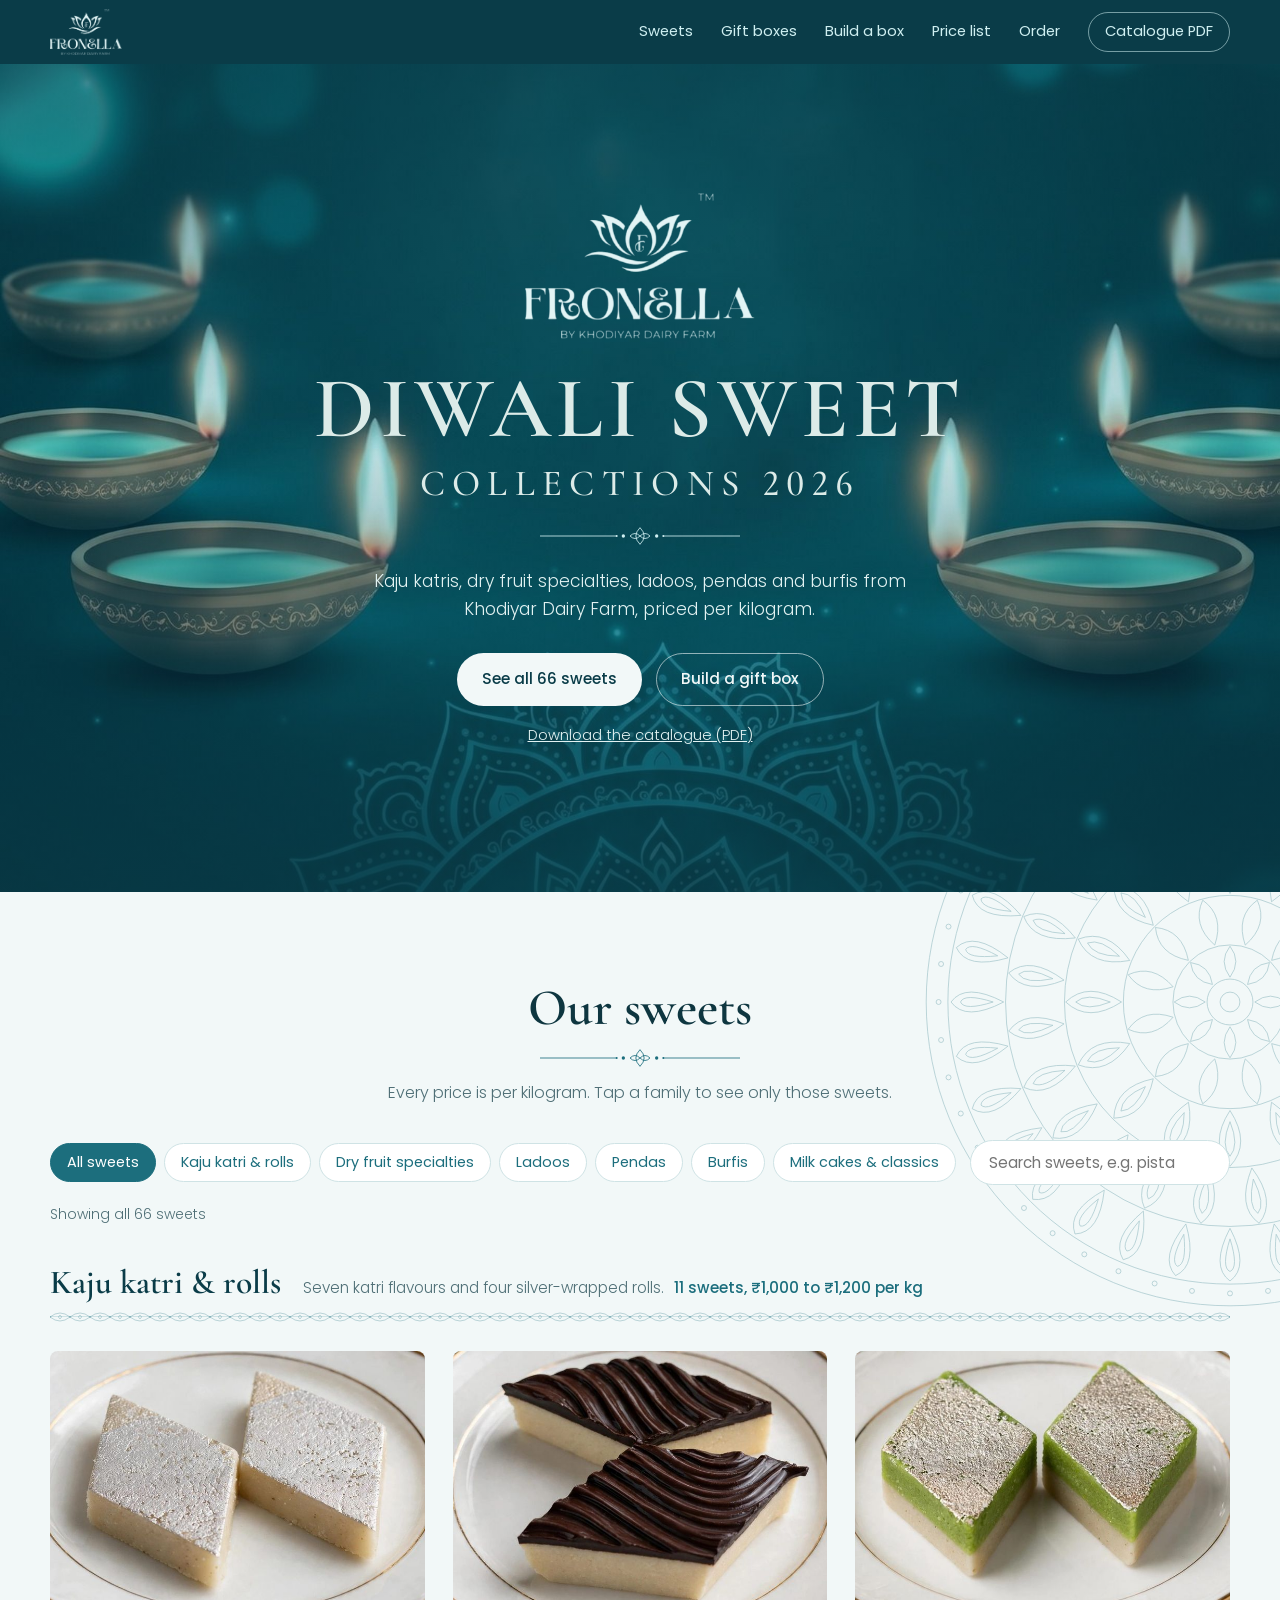
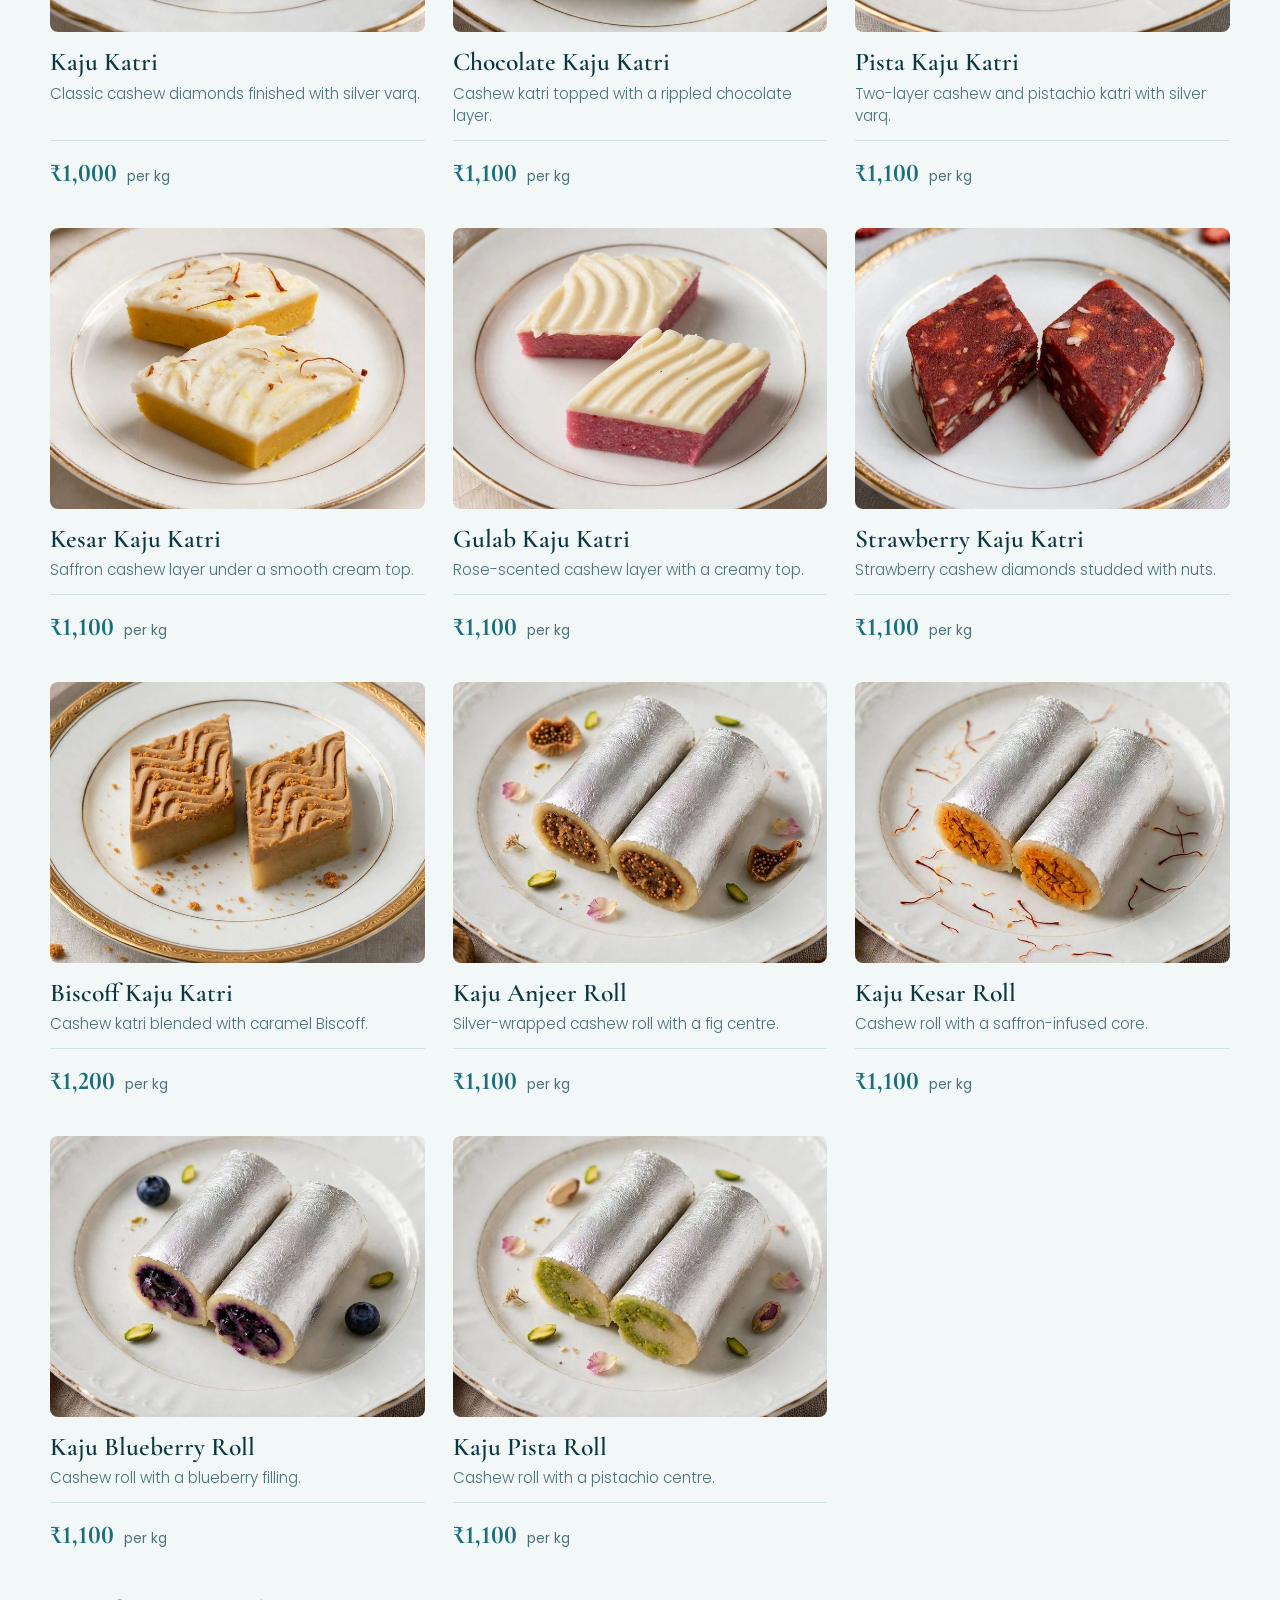
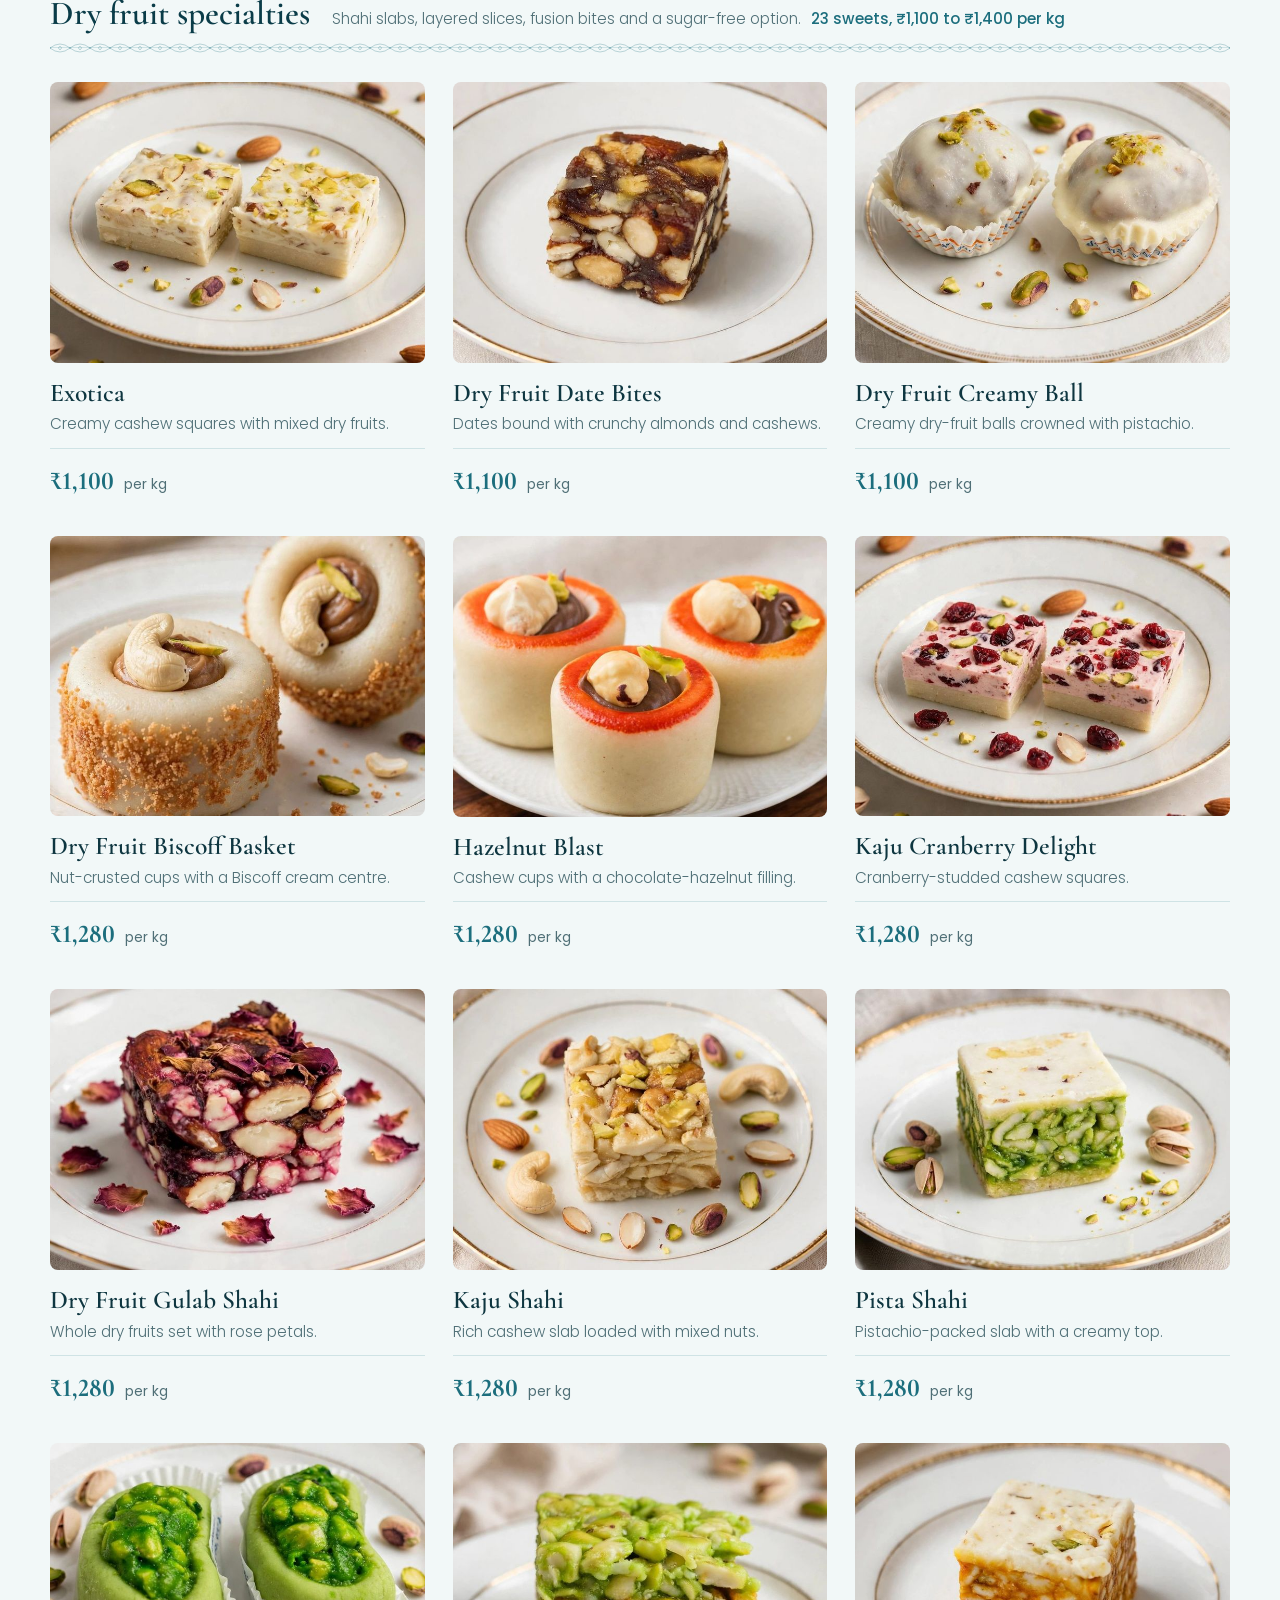
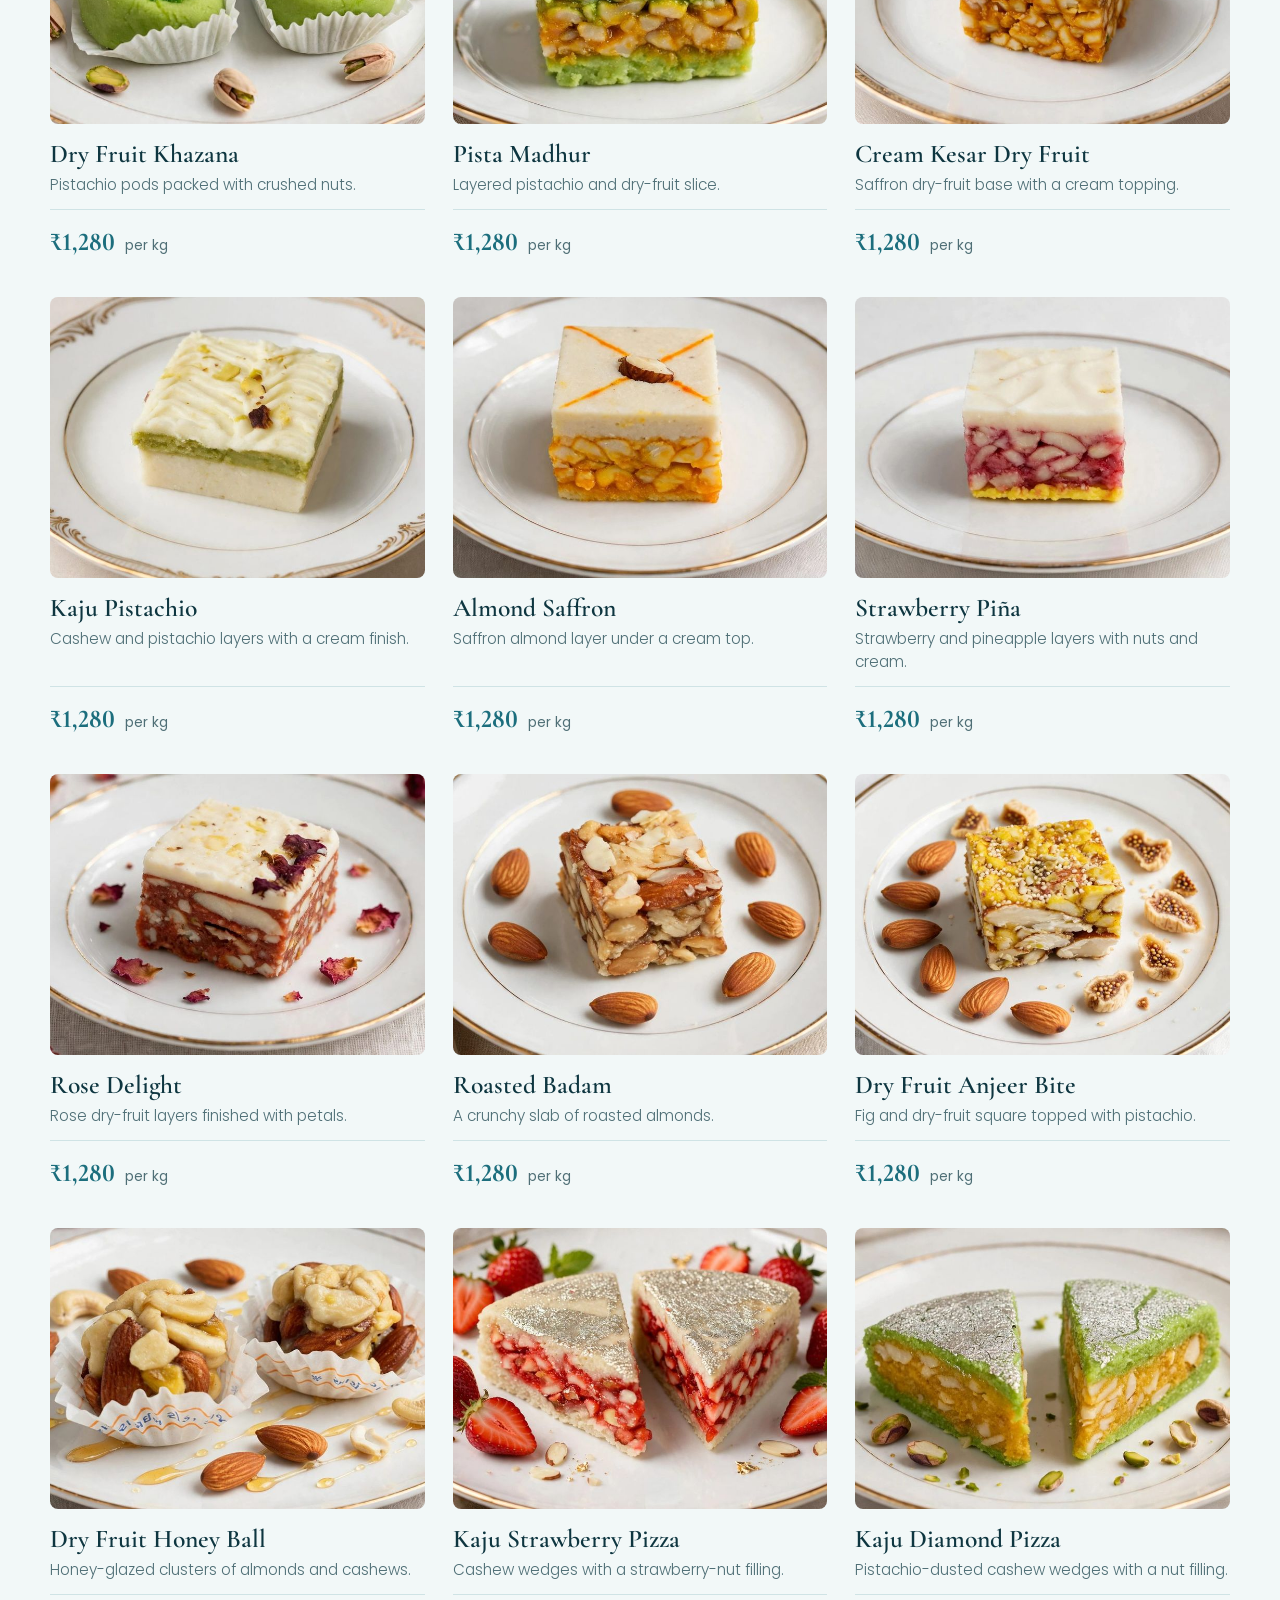
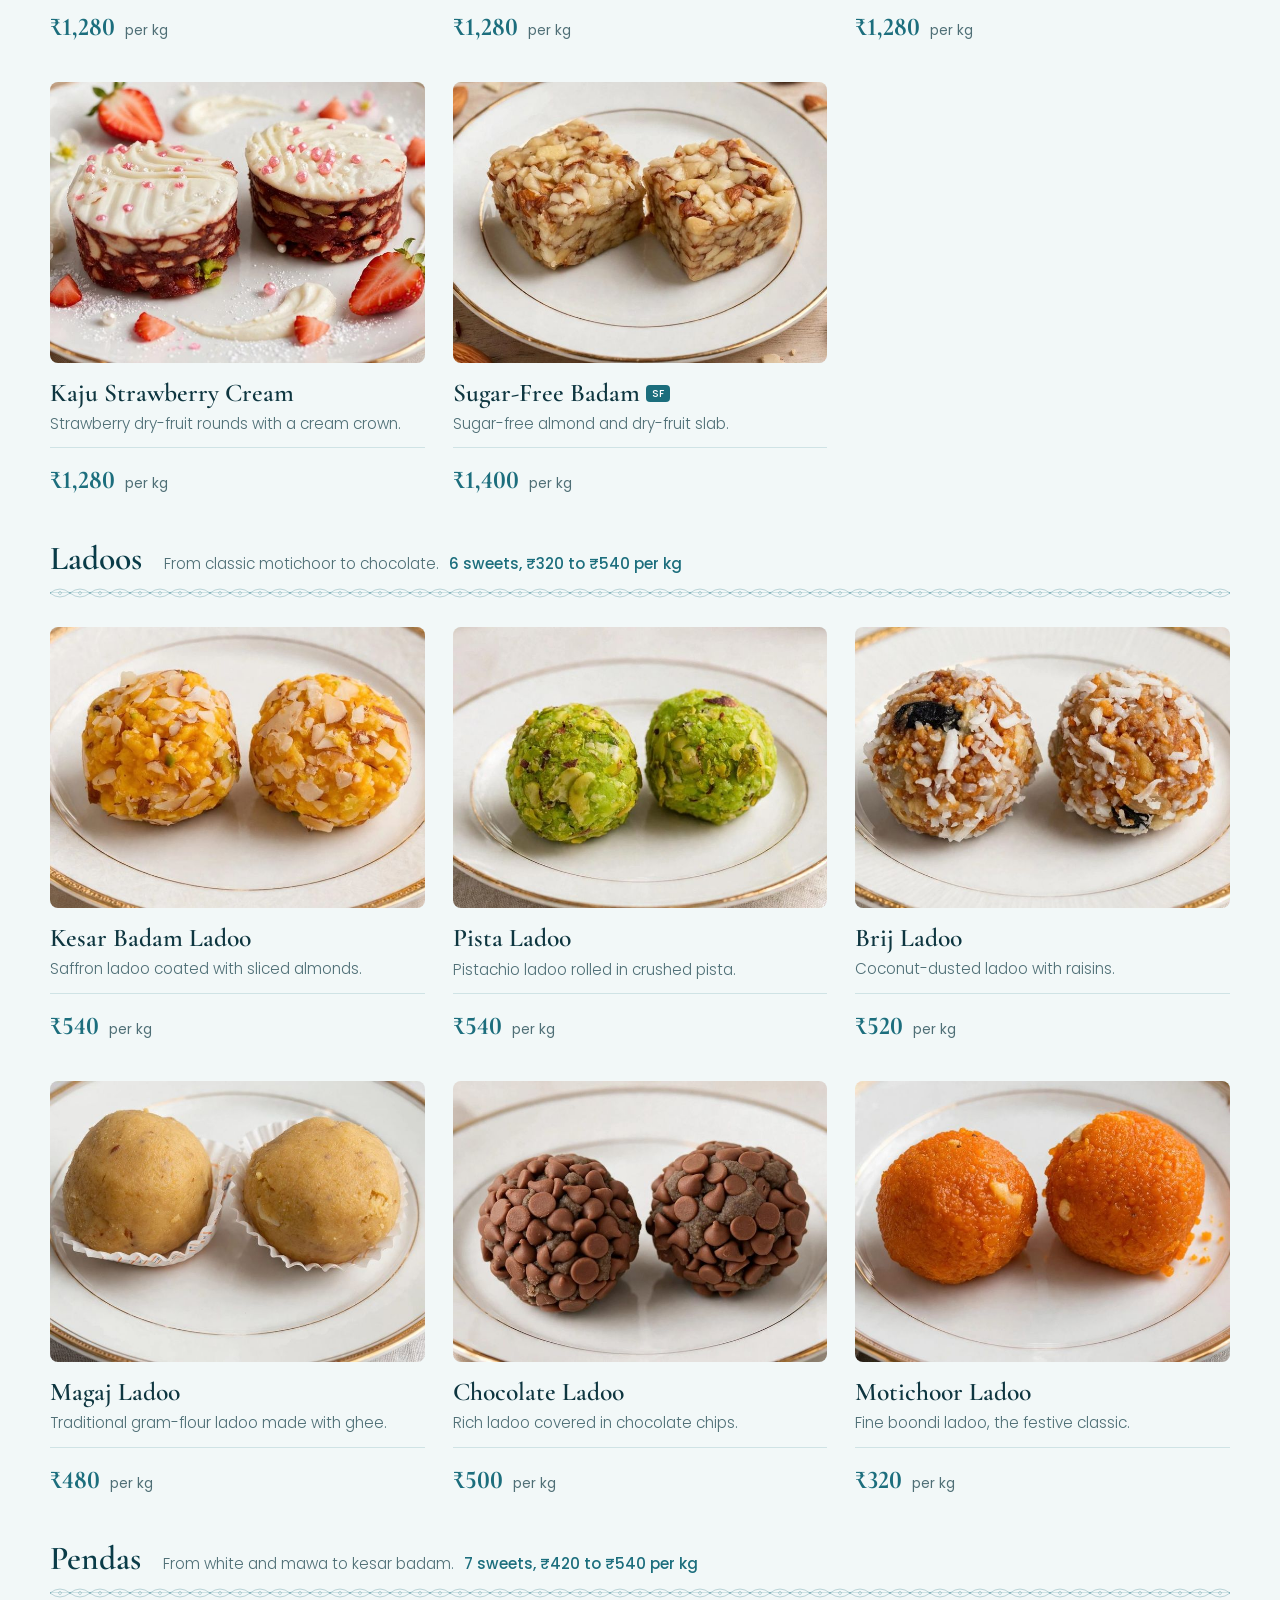
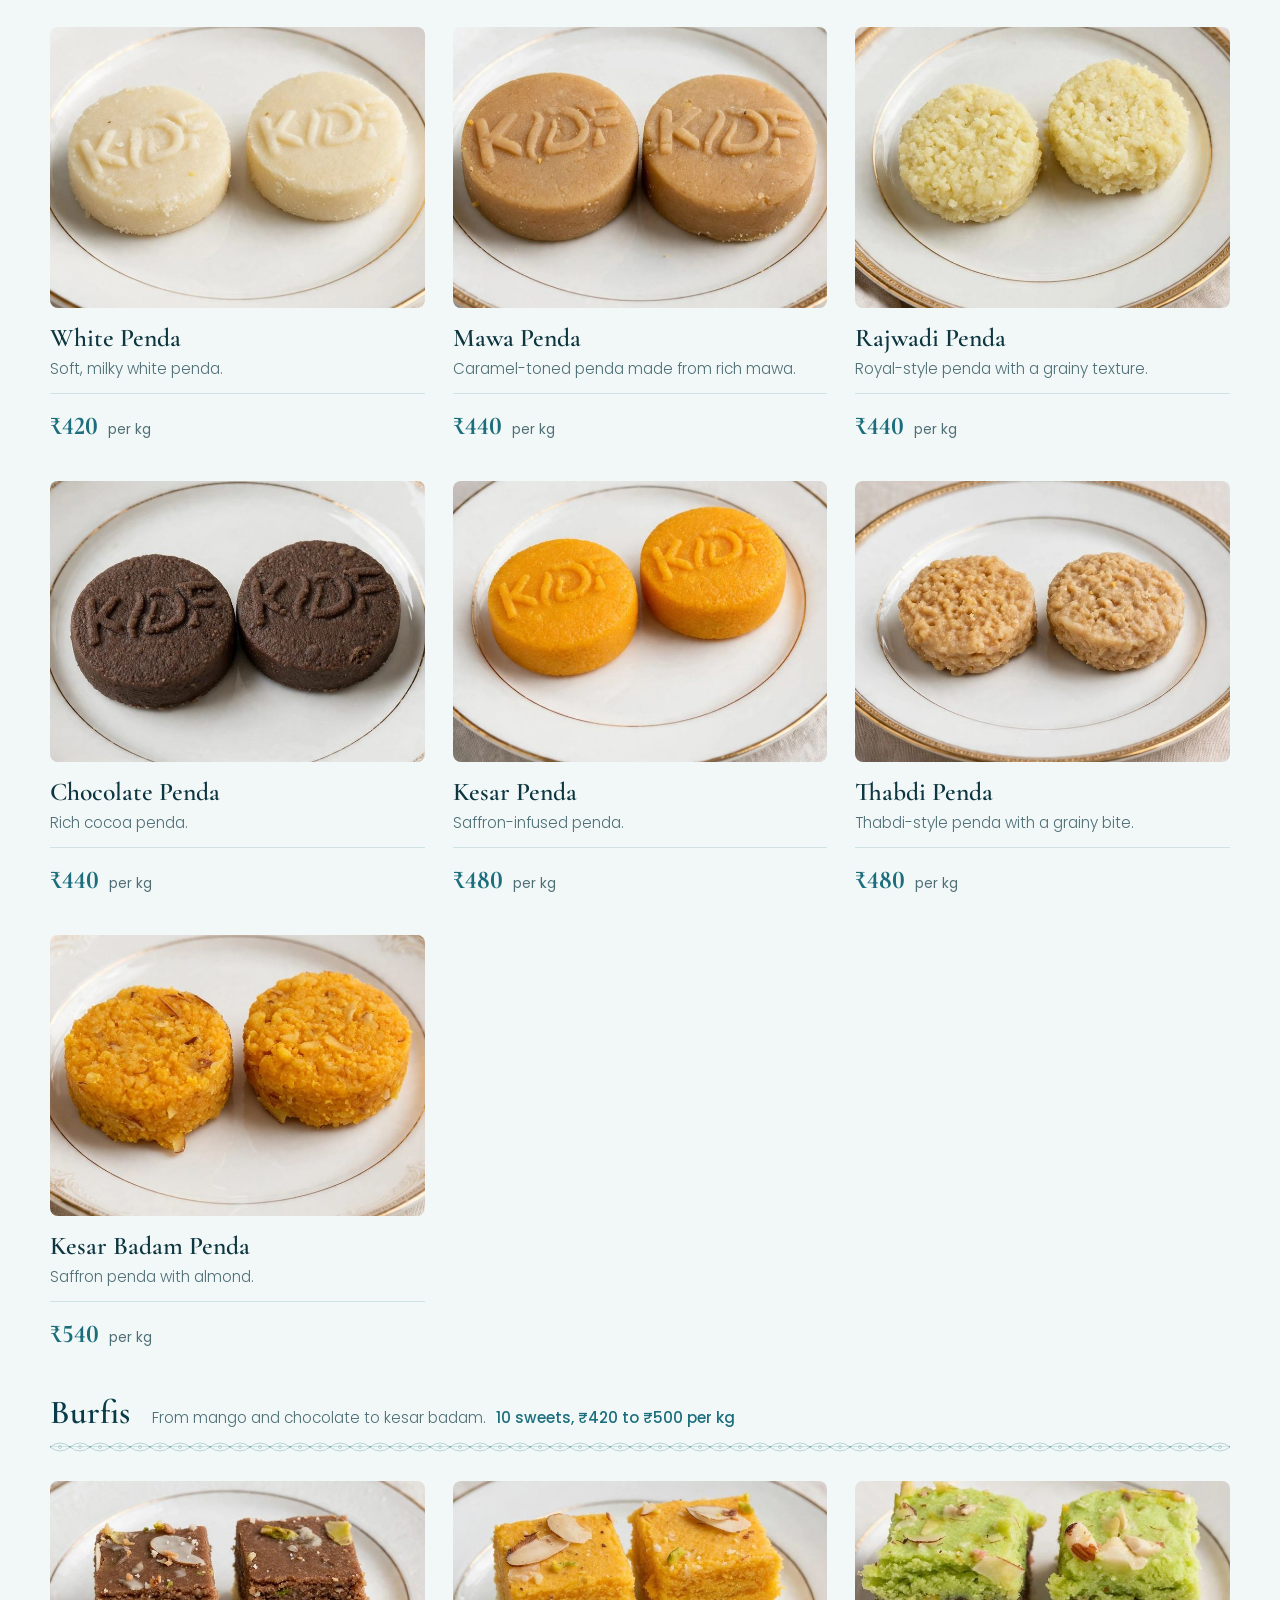
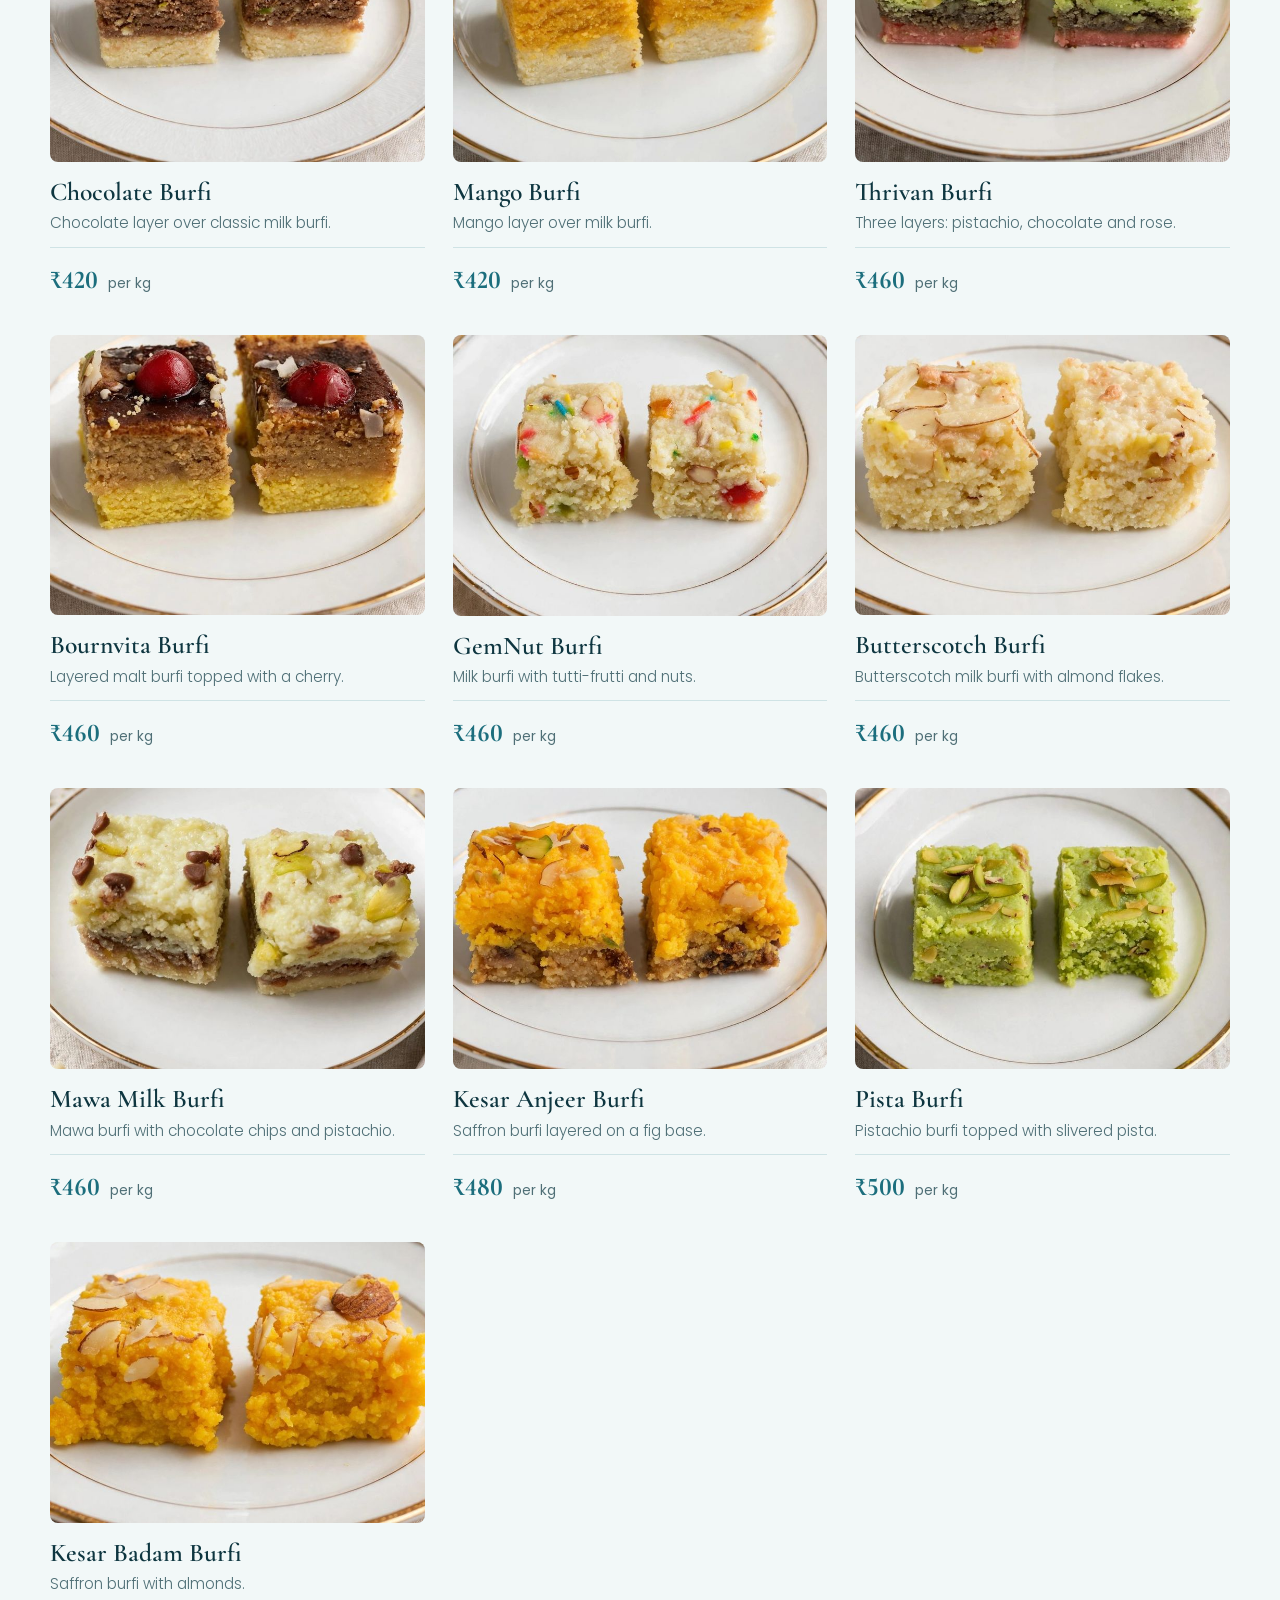
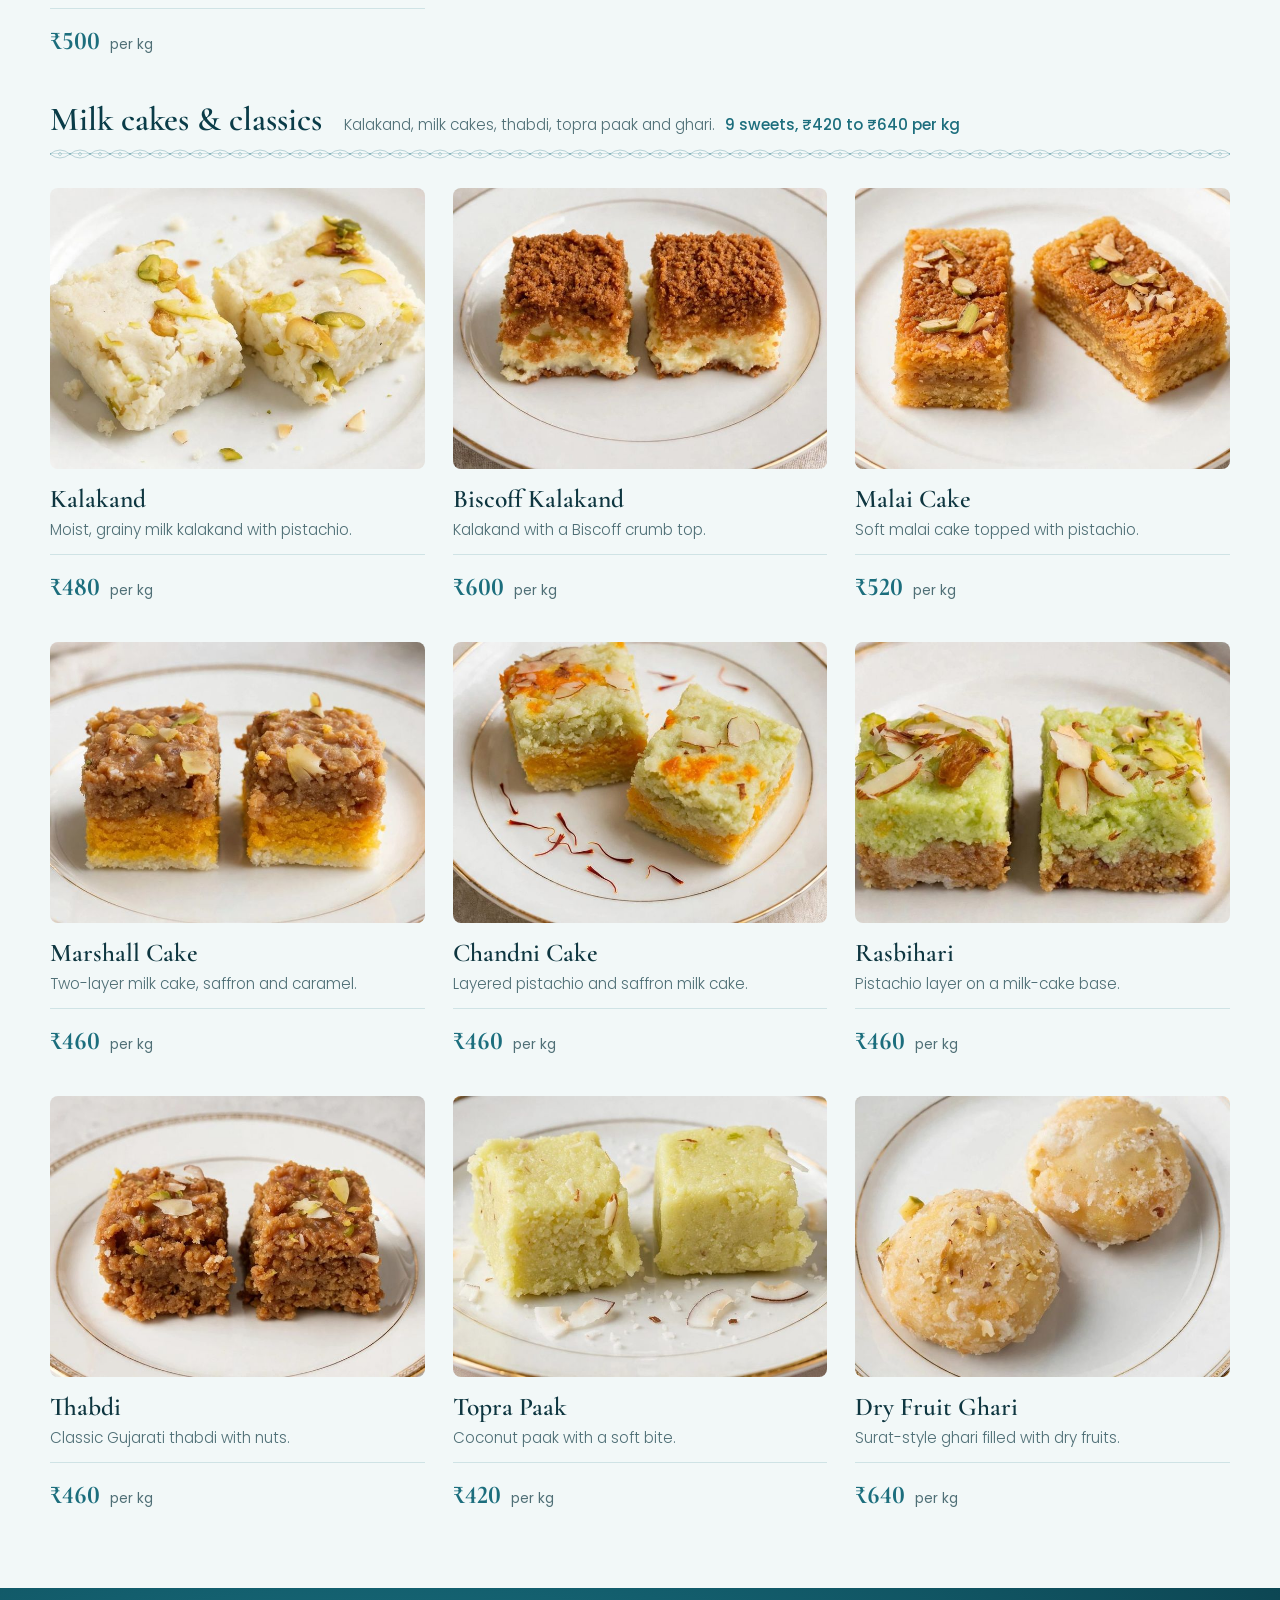
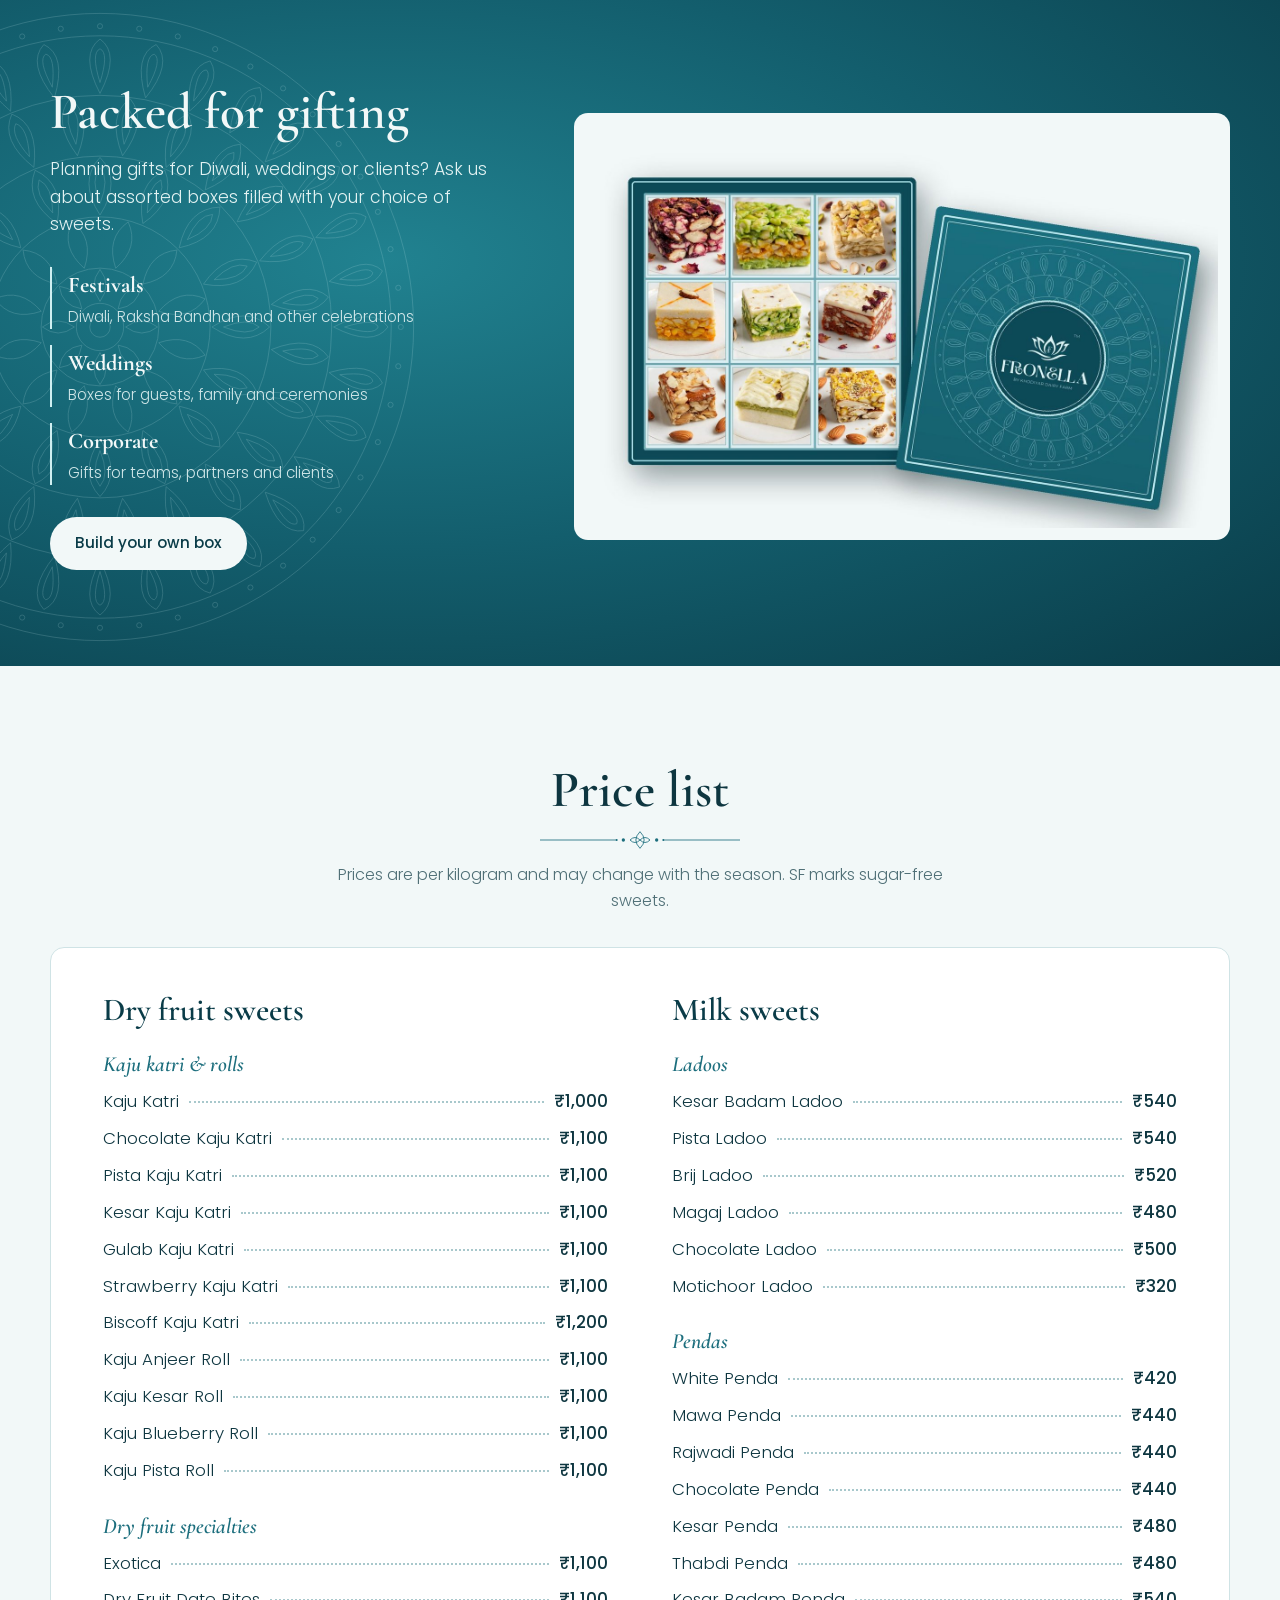
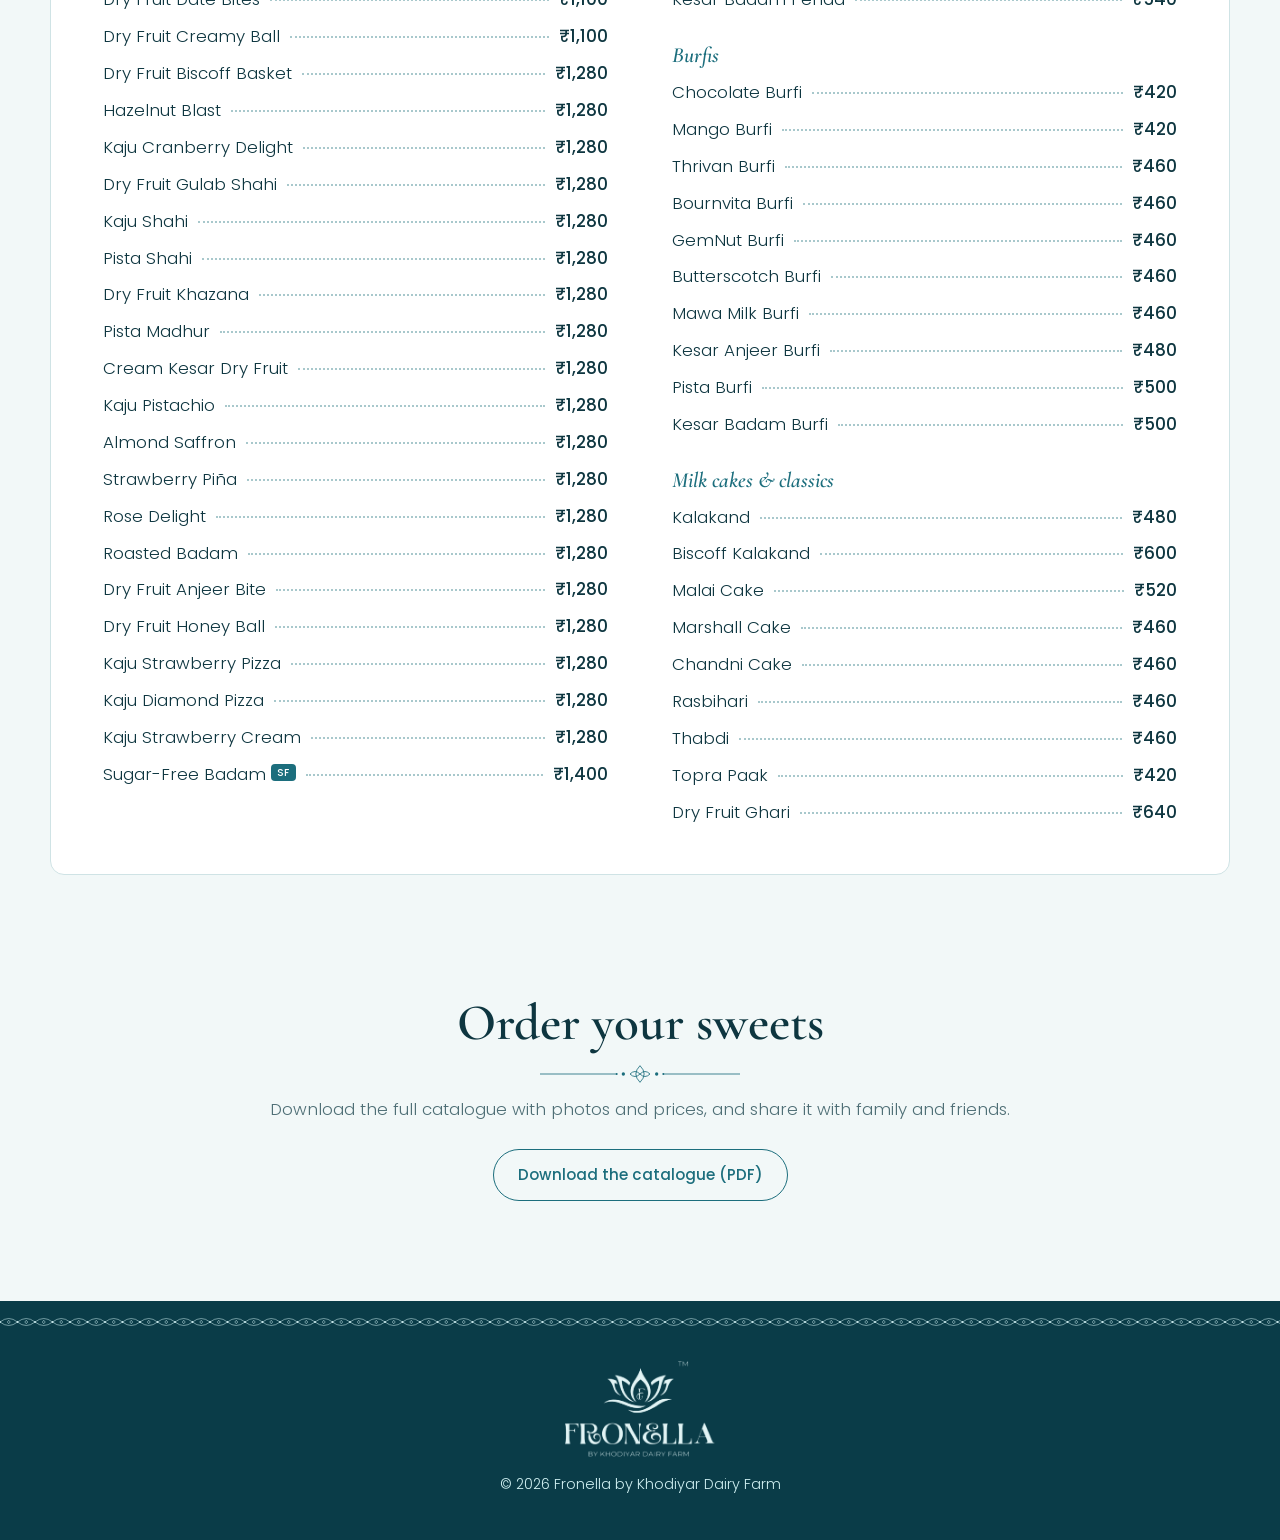
==== commit 48ff628b: "sweet box customization" ====
--- a/index.html
+++ b/index.html
@@ -25,6 +25,7 @@
     <nav id="nav" class="nav">
       <a href="#sweets">Sweets</a>
       <a href="#gifts">Gift boxes</a>
+      <a href="box.html">Build a box</a>
       <a href="#prices">Price list</a>
       <a href="#order">Order</a>
       <a class="nav-pdf" href="catalogue/Fronella-Diwali-Catalogue-2026.pdf" download>Catalogue PDF</a>
@@ -41,8 +42,9 @@
       <p class="hero-lead">Kaju katris, dry fruit specialties, ladoos, pendas and burfis from Khodiyar Dairy Farm, priced per kilogram.</p>
       <div class="hero-cta">
         <a class="btn btn-light" href="#sweets">See all 66 sweets</a>
-        <a class="btn btn-ghost" href="catalogue/Fronella-Diwali-Catalogue-2026.pdf" download>Download the catalogue</a>
+        <a class="btn btn-ghost" href="box.html">Build a gift box</a>
       </div>
+      <p class="hero-pdf"><a href="catalogue/Fronella-Diwali-Catalogue-2026.pdf" download>Download the catalogue (PDF)</a></p>
     </div>
   </section>
 
@@ -78,7 +80,10 @@
           <div><dt>Weddings</dt><dd>Boxes for guests, family and ceremonies</dd></div>
           <div><dt>Corporate</dt><dd>Gifts for teams, partners and clients</dd></div>
         </dl>
-        <a class="btn btn-light wa-only" data-wa="Hello Fronella, I would like to ask about gift boxes." href="#">Ask about gift boxes on WhatsApp</a>
+        <div class="gift-cta">
+          <a class="btn btn-light" href="box.html">Build your own box</a>
+          <a class="btn btn-ghost wa-only" data-wa="Hello Fronella, I would like to ask about gift boxes." href="#">Ask on WhatsApp</a>
+        </div>
       </div>
       <figure class="gifts-img"><img src="assets/img/giftbox.jpg" alt="A Fronella gift box with nine dry fruit sweets and a teal lid with the lotus logo" width="1400" height="894" loading="lazy"></figure>
     </div>
--- a/assets/css/style.css
+++ b/assets/css/style.css
@@ -11,6 +11,7 @@
   --sans: "Poppins", "Segoe UI", Arial, sans-serif;
 }
 * { box-sizing: border-box; }
+[hidden] { display: none !important; }
 html { scroll-behavior: smooth; scroll-padding-top: 76px; }
 body { margin: 0; font-family: var(--sans); font-weight: 300; font-size: 1rem; line-height: 1.6; color: var(--ink); background: var(--ice); -webkit-font-smoothing: antialiased; }
 img { max-width: 100%; height: auto; display: block; }
@@ -166,6 +167,94 @@
   .pcol li { font-size: 1rem; }
   .btn { width: 100%; text-align: center; }
 }
+/* ---------- home additions */
+.gift-cta { display: flex; flex-wrap: wrap; gap: 12px; }
+.hero-pdf { margin-top: 18px; font-size: .92rem; }
+.hero-pdf a { color: #E2F2F2; }
+.nav a[aria-current="page"] { color: #fff; text-decoration: underline; text-underline-offset: 6px; }
+
+/* ---------- gift box builder */
+.bx-hero { color: var(--ice); text-align: center; padding: 56px 0 60px; background: url("../img/strip-light.svg") left bottom 18px / auto 14px repeat-x, radial-gradient(ellipse at 50% 30%, #218290 0%, #135E6D 55%, #0A3C48 100%); }
+.bx-hero h1 { font-size: clamp(2.4rem, 6vw, 3.6rem); }
+.bx-hero p { margin-top: 10px; color: #E2F2F2; font-size: 1.05rem; }
+.bx { display: grid; grid-template-columns: minmax(0, 1fr) 400px; gap: 44px; align-items: start; padding: 44px 0 90px; }
+.bx-step + .bx-step { margin-top: 40px; }
+.bx-step h2 { font-size: 1.9rem; margin-bottom: 16px; color: var(--deep); }
+.sizes { display: grid; grid-template-columns: repeat(auto-fit, minmax(150px, 1fr)); gap: 12px; }
+.size { font: inherit; color: var(--ink); background: #fff; border: 1.5px solid var(--line); border-radius: 12px; padding: 16px 14px; cursor: pointer; display: flex; flex-direction: column; align-items: center; gap: 2px; }
+.size:hover { border-color: var(--teal); }
+.size[aria-checked="true"] { border-color: var(--teal); box-shadow: 0 0 0 2px var(--teal) inset; background: #EAF5F6; }
+.size b { font-family: var(--serif); font-size: 1.4rem; font-weight: 700; }
+.size span:last-child { font-size: .85rem; color: var(--muted); }
+.size-grid { display: grid; grid-template-columns: repeat(var(--n), 1fr); gap: 3px; width: 64px; height: 64px; padding: 4px; border: 2px solid var(--teal); border-radius: 6px; margin-bottom: 8px; }
+.size-grid i { background: #CFE3E5; border-radius: 2px; }
+.bx .tools { margin-bottom: 8px; }
+.pgroup h3 { font-size: 1.5rem; color: var(--teal); margin: 26px 0 8px; font-style: italic; }
+.prow { display: grid; grid-template-columns: 76px minmax(0, 1fr) auto; gap: 14px; align-items: center; padding: 10px; border-radius: 12px; background: #fff; border: 1.5px solid transparent; margin-bottom: 8px; }
+.prow.in { border-color: var(--teal); background: #EAF5F6; }
+.prow img { width: 76px; height: 57px; object-fit: cover; border-radius: 8px; }
+.pinfo b { display: block; font-family: var(--serif); font-size: 1.3rem; font-weight: 700; line-height: 1.15; }
+.pinfo span { font-size: .85rem; color: var(--teal); font-weight: 400; }
+.pinfo em { font-style: normal; color: var(--muted); font-weight: 300; }
+.step { display: flex; align-items: center; gap: 4px; }
+.step button { width: 38px; height: 38px; border-radius: 50%; border: 1.5px solid var(--teal); background: #fff; color: var(--teal); font-size: 1.3rem; line-height: 1; cursor: pointer; }
+.step .plus { background: var(--teal); color: #fff; }
+.step button:disabled { opacity: .35; cursor: not-allowed; }
+.step output { min-width: 30px; text-align: center; font-weight: 500; font-size: 1.05rem; }
+.bx-side { position: sticky; top: 84px; }
+.bx-card { background: #fff; border: 1px solid var(--line); border-radius: 16px; padding: 26px; }
+.bx-card-head { display: flex; justify-content: space-between; align-items: baseline; }
+.bx-card-head h2 { font-size: 1.9rem; color: var(--deep); }
+.bx-card-head p { color: var(--teal); font-weight: 500; }
+.tray { display: grid; grid-template-columns: repeat(var(--n, 4), 1fr); gap: 5px; margin: 16px 0; padding: 10px; border-radius: 10px; background: var(--deep); border: 3px solid var(--teal); }
+.cell { aspect-ratio: 1; border-radius: 5px; background: rgba(207, 239, 241, .12); border: 1px dashed rgba(207, 239, 241, .35); overflow: hidden; }
+.cell.full { border: 0; background: #EAF5F6; }
+.cell img { width: 100%; height: 100%; object-fit: cover; transform: scale(1.35); }
+.cell.extra { outline: 2px solid #E86A5B; }
+.warn { background: #FDEDEA; color: #8A2E22; border-radius: 8px; padding: 10px 12px; font-size: .9rem; margin-bottom: 12px; }
+.lines { list-style: none; margin: 0; padding: 0; max-height: 260px; overflow-y: auto; }
+.lines li { display: grid; grid-template-columns: minmax(0, 1fr) auto 70px; gap: 10px; padding: 7px 0; border-bottom: 1px solid var(--line); font-size: .95rem; align-items: baseline; }
+.lines i { font-style: normal; color: var(--muted); }
+.lines .lw { color: var(--muted); font-size: .85rem; }
+.lines b { font-weight: 500; text-align: right; }
+.nolines { color: var(--muted); font-size: .95rem; padding: 6px 0 4px; }
+.totals { margin: 14px 0 0; }
+.totals div { display: flex; justify-content: space-between; padding: 4px 0; color: var(--muted); }
+.totals dd { margin: 0; color: var(--ink); font-weight: 400; }
+.totals .grand { margin-top: 6px; padding-top: 12px; border-top: 2px solid var(--teal); align-items: baseline; }
+.totals .grand dt { font-family: var(--serif); font-weight: 700; font-size: 1.4rem; color: var(--ink); }
+.totals .grand dd { font-family: var(--serif); font-weight: 700; font-size: 2rem; color: var(--teal); font-variant-numeric: lining-nums; }
+.fine { font-size: .8rem; color: var(--muted); margin-top: 10px; line-height: 1.5; }
+.bx-actions { display: grid; gap: 10px; margin-top: 18px; }
+.bx-actions .btn { text-align: center; width: 100%; }
+.bx-actions .btn:disabled, .bx-actions .btn.off { opacity: .45; cursor: not-allowed; }
+.linkbtn { background: none; border: 0; color: var(--muted); font: 400 .9rem var(--sans); text-decoration: underline; cursor: pointer; justify-self: center; padding: 6px; }
+.toast { min-height: 1.4em; margin-top: 10px; text-align: center; font-size: .9rem; color: var(--teal); font-weight: 500; opacity: 0; transition: opacity .2s; }
+.toast.on { opacity: 1; }
+.bx-bar { display: none; }
+@media (max-width: 960px) {
+  .bx { grid-template-columns: minmax(0, 1fr); }
+  .bx-side { position: static; }
+  .bx-bar { display: flex; position: fixed; left: 12px; right: 12px; bottom: 12px; z-index: 15; align-items: center; gap: 14px; background: var(--deep); color: var(--ice); text-decoration: none; padding: 12px 18px; border-radius: 999px; box-shadow: 0 8px 24px rgba(10, 60, 72, .35); }
+  .bx-bar b { font-family: var(--serif); font-size: 1.35rem; margin-left: auto; }
+  .bx-bar .bar-go { font-size: .85rem; font-weight: 500; border-left: 1px solid rgba(207, 239, 241, .35); padding-left: 14px; }
+  .box-page .foot { padding-bottom: 96px; }
+}
+@media (max-width: 520px) {
+  .prow { grid-template-columns: 52px minmax(0, 1fr) auto; gap: 10px; padding: 8px; }
+  .prow img { width: 52px; height: 39px; }
+  .step button { width: 34px; height: 34px; font-size: 1.15rem; }
+  .step output { min-width: 24px; }
+  .pinfo span { font-size: .8rem; display: block; line-height: 1.35; }
+  .pinfo em { display: block; }
+  .pinfo b { font-size: 1.15rem; }
+  .bx-card { padding: 18px; }
+  .sizes { grid-template-columns: repeat(3, 1fr); }
+  .size { padding: 12px 6px; }
+  .size-grid { width: 48px; height: 48px; }
+  .size b { font-size: 1.2rem; }
+  .gift-cta .btn { width: 100%; }
+}
 @media (prefers-reduced-motion: reduce) {
   html { scroll-behavior: auto; }
   .hero-in { animation: none; }
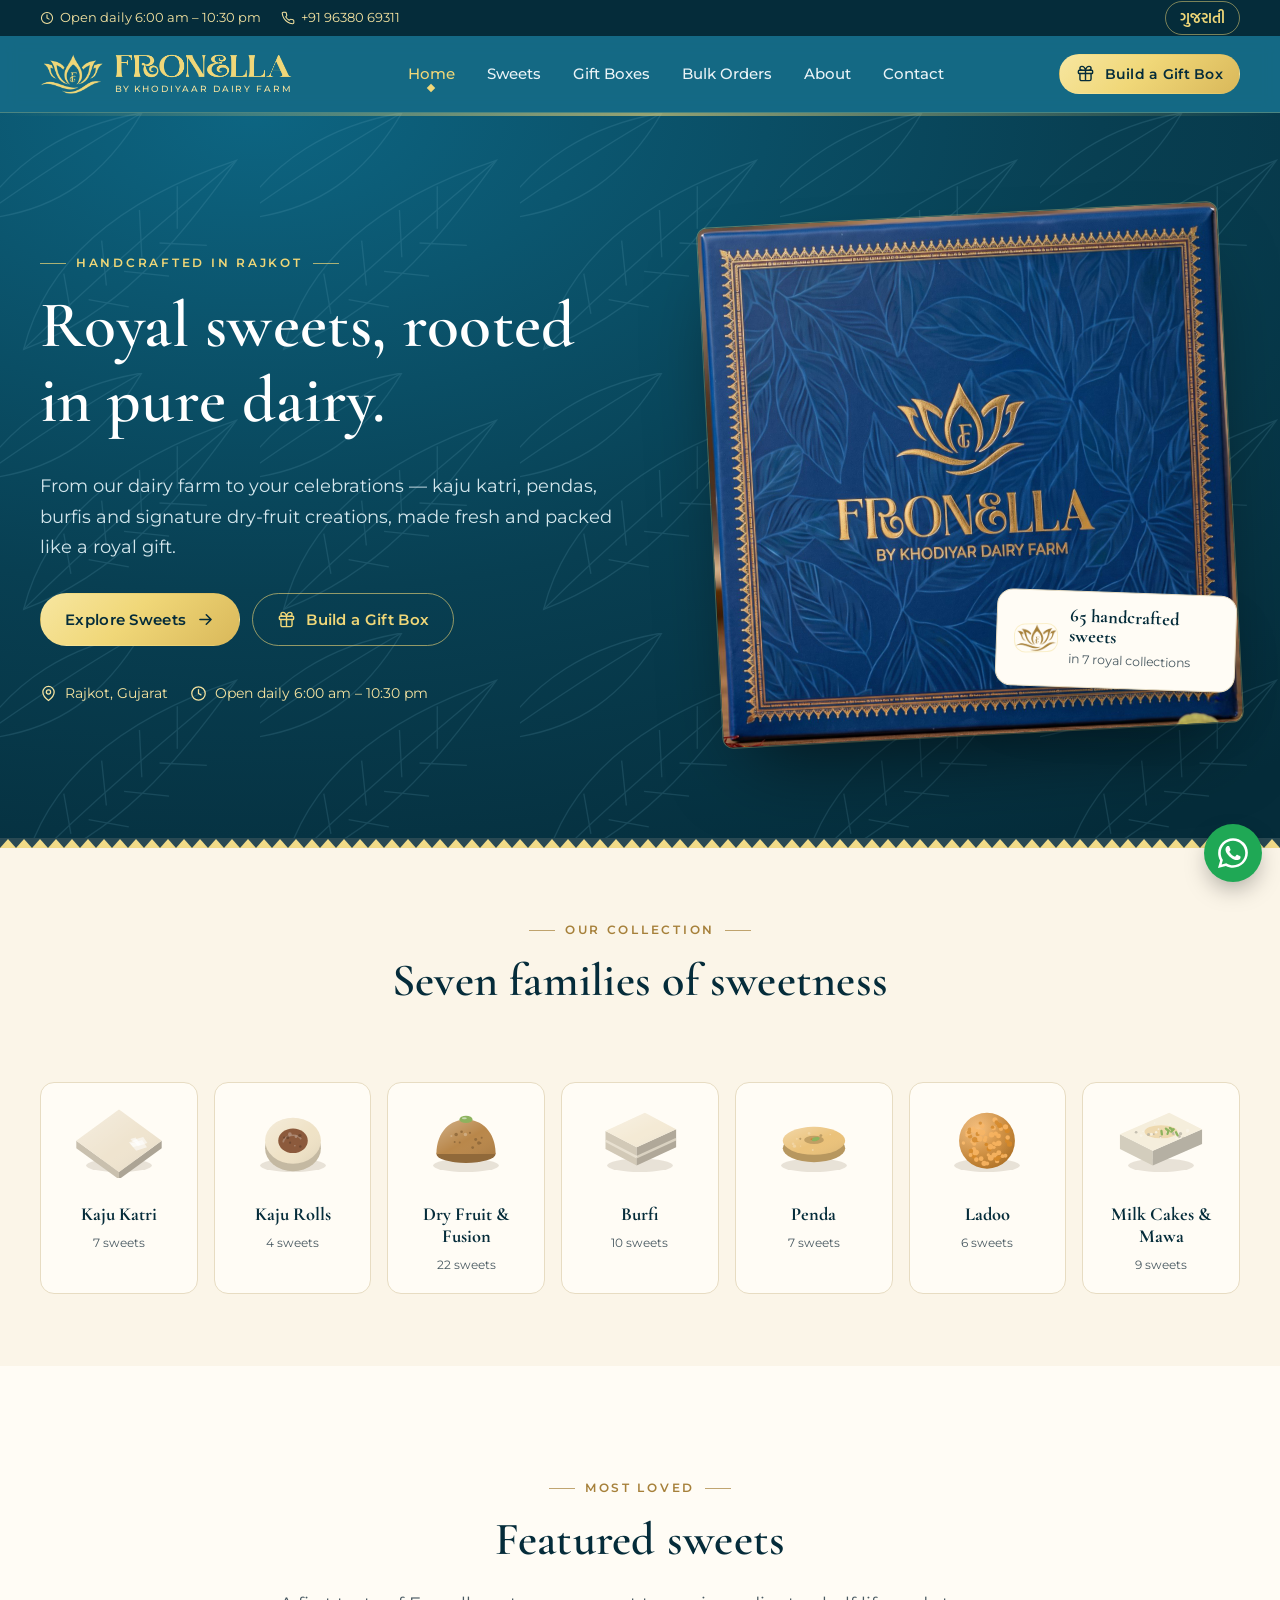
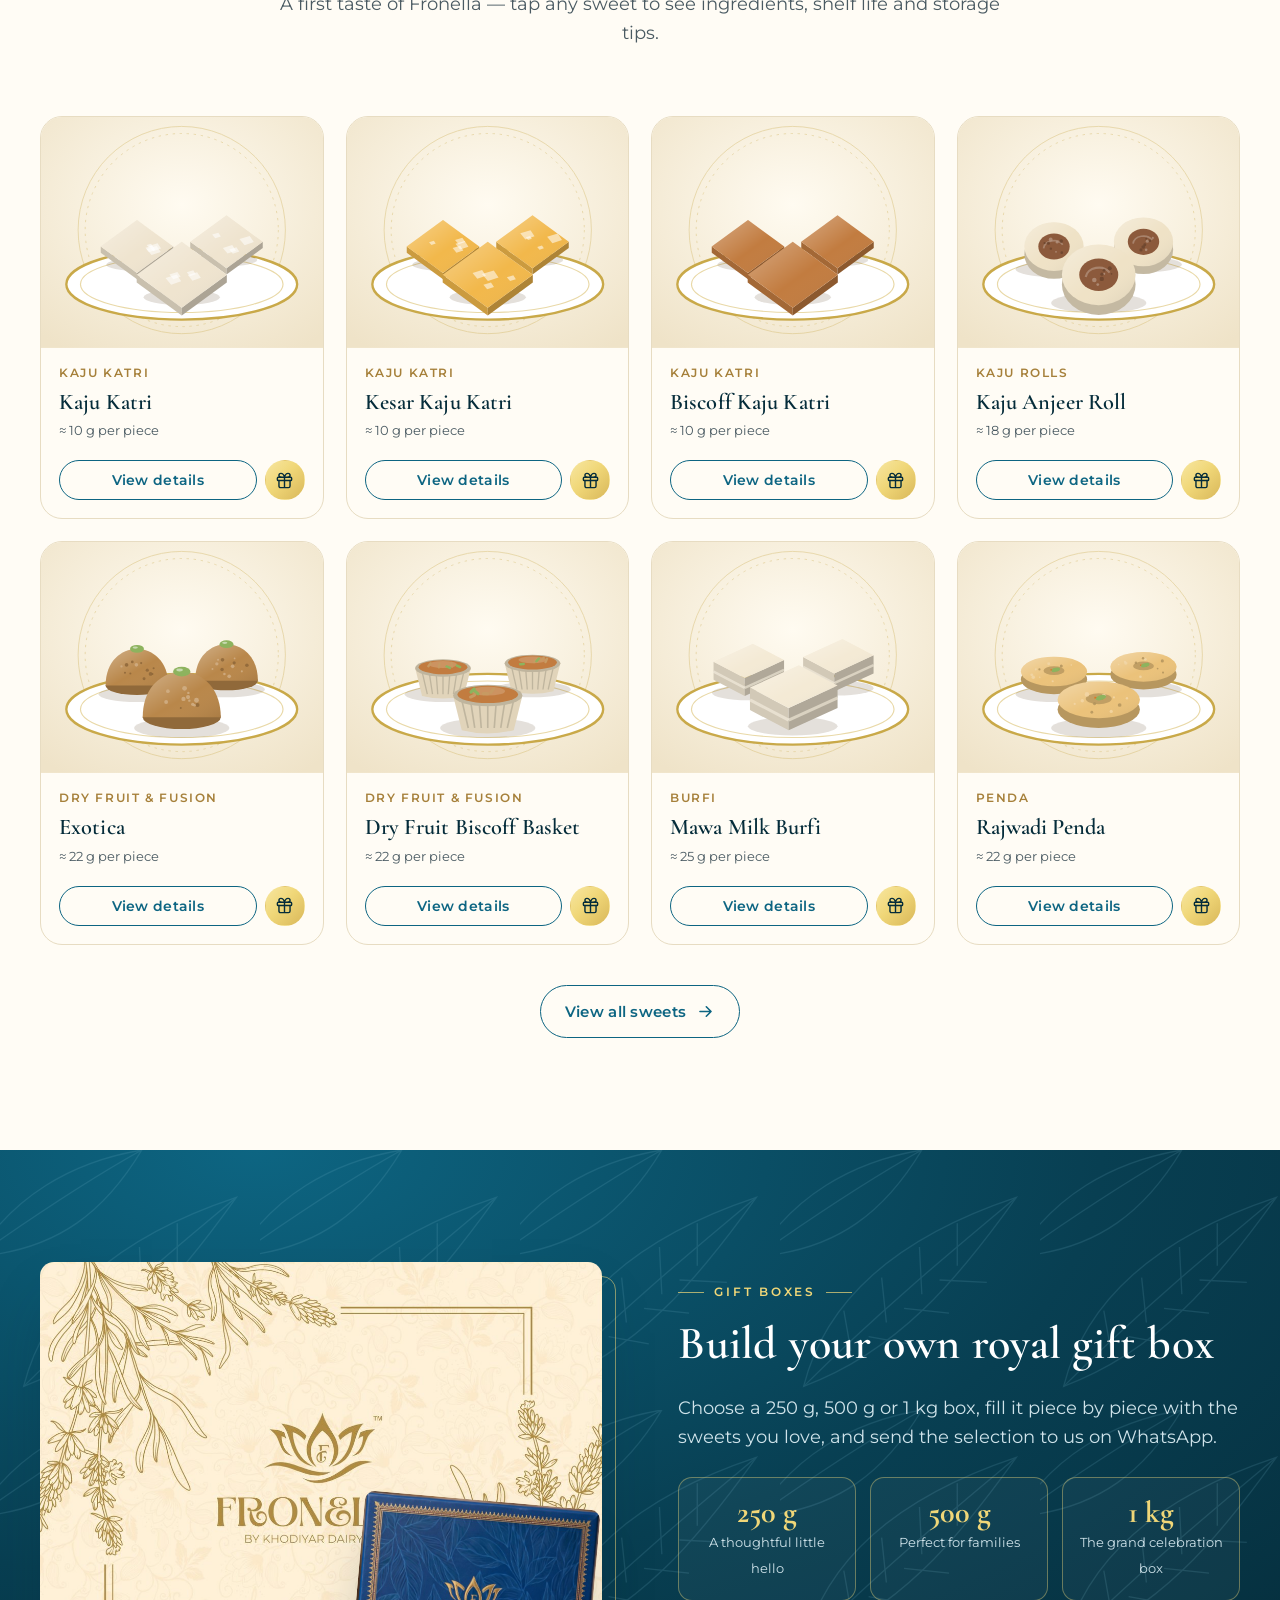
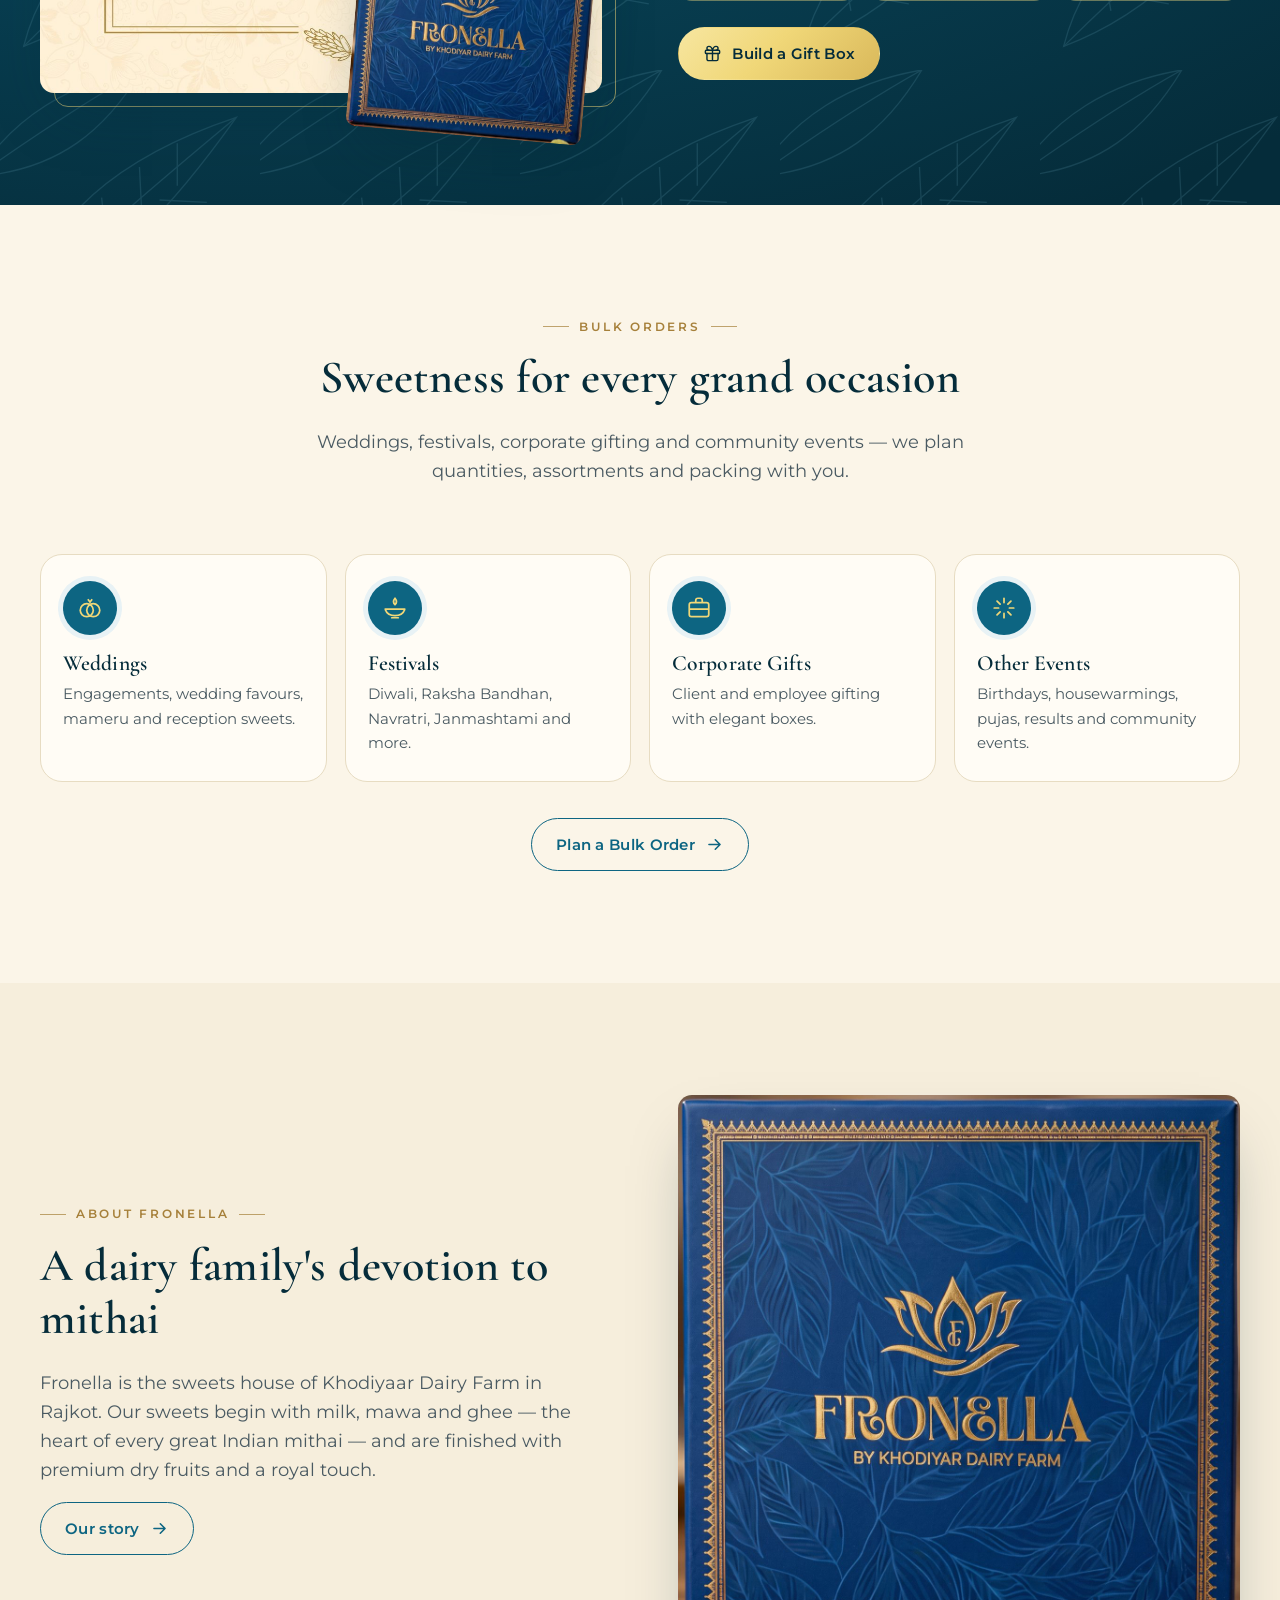
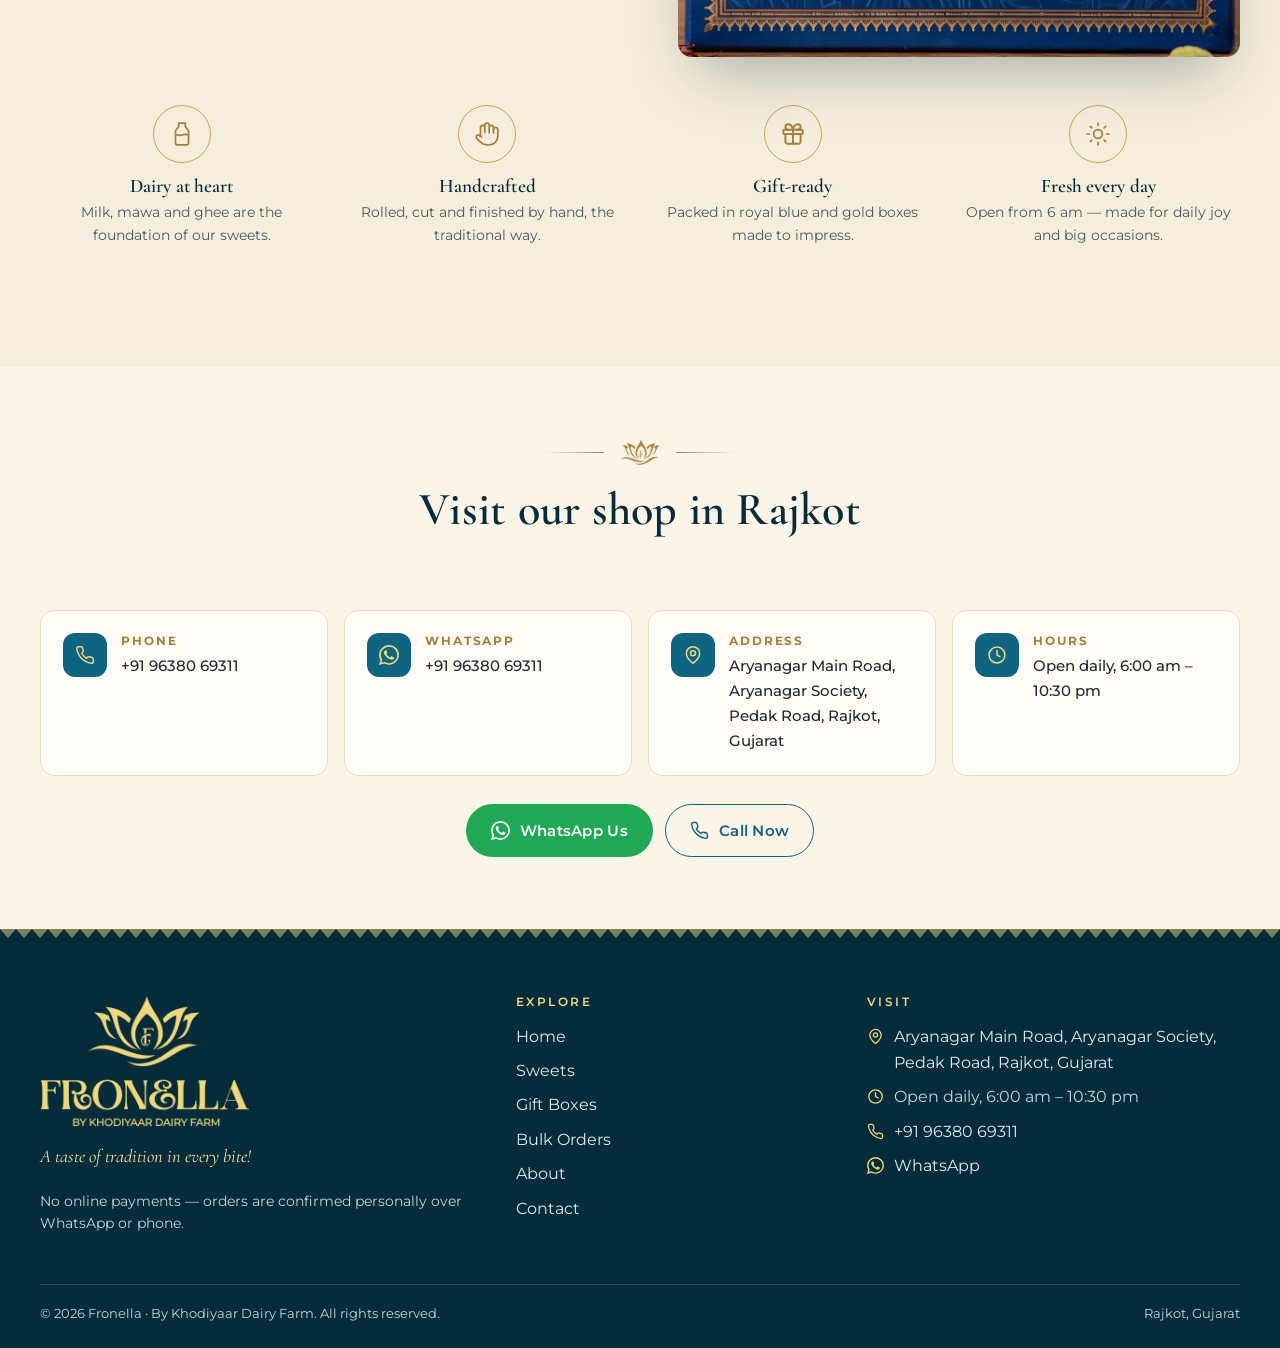
==== commit 1dfb6f1a: "home page design" ====
--- a/index.html
+++ b/index.html
@@ -3,125 +3,208 @@
 <head>
 <meta charset="utf-8">
 <meta name="viewport" content="width=device-width, initial-scale=1">
-<title>Fronella by Khodiyar Dairy Farm | Diwali Sweet Collections 2026</title>
-<meta name="description" content="Mithai from Khodiyar Dairy Farm: kaju katris, dry fruit specialties, ladoos, pendas, burfis and milk cakes, with prices per kilogram.">
-<meta property="og:title" content="Fronella | Diwali Sweet Collections 2026">
-<meta property="og:description" content="66 dry fruit and milk sweets from Khodiyar Dairy Farm, with prices per kilogram.">
-<meta property="og:image" content="assets/img/giftbox.jpg">
-<meta name="theme-color" content="#0A3C48">
+<title>Fronella — Royal Sweets by Khodiyaar Dairy Farm, Rajkot</title>
+<meta name="description" content="Fronella by Khodiyaar Dairy Farm, Rajkot — handcrafted kaju katri, pendas, burfis, ladoos and premium dry-fruit sweets. Custom gift boxes and bulk orders for weddings, festivals and corporate gifting.">
+<meta name="theme-color" content="#0D6582">
+<meta property="og:title" content="Fronella — Royal Sweets by Khodiyaar Dairy Farm, Rajkot">
+<meta property="og:description" content="Fronella by Khodiyaar Dairy Farm, Rajkot — handcrafted kaju katri, pendas, burfis, ladoos and premium dry-fruit sweets. Custom gift boxes and bulk orders for weddings, festivals and corporate gifting.">
+<meta property="og:image" content="assets/img/og-image.jpg">
+<meta property="og:type" content="website">
 <link rel="icon" type="image/png" href="assets/img/favicon.png">
+<link rel="apple-touch-icon" href="assets/img/apple-touch-icon.png">
 <link rel="preconnect" href="https://fonts.googleapis.com">
 <link rel="preconnect" href="https://fonts.gstatic.com" crossorigin>
-<link href="https://fonts.googleapis.com/css2?family=Cormorant+Garamond:ital,wght@0,500;0,600;0,700;1,500&family=Poppins:wght@300;400;500&display=swap" rel="stylesheet">
+<link rel="stylesheet" href="https://fonts.googleapis.com/css2?family=Cormorant+Garamond:ital,wght@0,500;0,600;0,700;1,500&family=Hind+Vadodara:wght@400;500;600&family=Montserrat:wght@400;500;600;700&family=Noto+Serif+Gujarati:wght@500;600&display=swap">
 <link rel="stylesheet" href="assets/css/style.css">
 </head>
-<body>
-<a class="skip" href="#sweets">Skip to the sweets</a>
-
-<header class="top">
-  <div class="top-in">
-    <a href="#" class="brand" aria-label="Fronella home"><img src="assets/img/logo-light.png" alt="Fronella by Khodiyar Dairy Farm" width="331" height="211"></a>
-    <button class="menu-btn" aria-expanded="false" aria-controls="nav">Menu</button>
-    <nav id="nav" class="nav">
-      <a href="#sweets">Sweets</a>
-      <a href="#gifts">Gift boxes</a>
-      <a href="box.html">Build a box</a>
-      <a href="#prices">Price list</a>
-      <a href="#order">Order</a>
-      <a class="nav-pdf" href="catalogue/Fronella-Diwali-Catalogue-2026.pdf" download>Catalogue PDF</a>
+<body data-page="home">
+<a class="sr-only" href="#main" data-i18n="skip">Skip to content</a>
+<div class="topbar">
+  <div class="container">
+    <div class="tb-left">
+      <span class="tb-hours"><svg viewBox="0 0 24 24" fill="none" stroke="currentColor" stroke-width="1.8" stroke-linecap="round" aria-hidden="true"><circle cx="12" cy="12" r="9.5"/><path d="M12 6.5V12l3.5 2"/></svg><span data-i18n="top.hours">Open daily 6:00 am – 10:30 pm</span></span>
+      <a data-href="tel" href="tel:+919638069311"><svg viewBox="0 0 24 24" fill="none" stroke="currentColor" stroke-width="1.8" stroke-linecap="round" stroke-linejoin="round" aria-hidden="true"><path d="M22 16.9v3a2 2 0 0 1-2.2 2 19.8 19.8 0 0 1-8.6-3.1 19.5 19.5 0 0 1-6-6A19.8 19.8 0 0 1 2.1 4.2 2 2 0 0 1 4.1 2h3a2 2 0 0 1 2 1.7c.1 1 .4 1.9.7 2.8a2 2 0 0 1-.5 2.1L8 9.9a16 16 0 0 0 6 6l1.3-1.3a2 2 0 0 1 2.1-.4c.9.3 1.8.6 2.8.7a2 2 0 0 1 1.7 2z"/></svg><span class="tb-num" data-site="phone">+91 96380 69311</span></a>
+    </div>
+    <button class="lang-toggle" type="button" data-i18n-aria="lang.label" aria-label="Switch language"><span class="gu-font" data-i18n="lang.switch">ગુજરાતી</span></button>
+  </div>
+</div>
+<header class="site-header">
+  <div class="container nav">
+    <a class="brand" href="index.html" aria-label="Fronella — home">
+      <img class="lotus" src="assets/img/lotus-gold.png" alt="" width="63" height="40">
+      <span class="brand-text"><img class="wordmark" src="assets/img/wordmark-gold.png" alt="Fronella" width="158" height="24"><small data-site="byline">By Khodiyaar Dairy Farm</small></span>
+    </a>
+    <nav aria-label="Main">
+      <ul class="nav-links" id="nav-links">
+        <li><a href="index.html" data-nav="home" data-i18n="nav.home">Home</a></li>
+        <li><a href="sweets.html" data-nav="sweets" data-i18n="nav.sweets">Sweets</a></li>
+        <li><a href="gift-boxes.html" data-nav="gift" data-i18n="nav.gift">Gift Boxes</a></li>
+        <li><a href="bulk-orders.html" data-nav="bulk" data-i18n="nav.bulk">Bulk Orders</a></li>
+        <li><a href="about.html" data-nav="about" data-i18n="nav.about">About</a></li>
+        <li><a href="contact.html" data-nav="contact" data-i18n="nav.contact">Contact</a></li>
+      </ul>
     </nav>
+    <div class="nav-cta">
+      <a class="btn btn-gold btn-sm" href="gift-boxes.html#builder"><svg viewBox="0 0 24 24" fill="none" stroke="currentColor" stroke-width="1.8" stroke-linecap="round" stroke-linejoin="round" aria-hidden="true"><rect x="3" y="8" width="18" height="4" rx="1"/><path d="M12 8v13M19 12v7a2 2 0 0 1-2 2H7a2 2 0 0 1-2-2v-7M7.5 8a2.5 2.5 0 0 1 0-5C11 3 12 8 12 8s1-5 4.5-5a2.5 2.5 0 0 1 0 5"/></svg><span data-i18n="cta.build">Build a Gift Box</span></a>
+      <button class="menu-btn" type="button" aria-controls="nav-links" aria-expanded="false" data-i18n-aria="nav.menu" aria-label="Menu"><svg viewBox="0 0 24 24" fill="none" stroke="currentColor" stroke-width="1.8" stroke-linecap="round" aria-hidden="true"><path d="M4 7h16M4 12h16M4 17h10"/></svg></button>
+    </div>
   </div>
 </header>
-
-<main>
-  <section class="hero" aria-labelledby="hero-title">
-    <div class="hero-in">
-      <img class="hero-logo" src="assets/img/logo-light.png" alt="" width="331" height="211">
-      <h1 id="hero-title"><span class="h-big">Diwali Sweet</span><span class="h-small">Collections 2026</span></h1>
-      <img class="hero-div" src="assets/img/divider-light.svg" alt="" width="240" height="24">
-      <p class="hero-lead">Kaju katris, dry fruit specialties, ladoos, pendas and burfis from Khodiyar Dairy Farm, priced per kilogram.</p>
-      <div class="hero-cta">
-        <a class="btn btn-light" href="#sweets">See all 66 sweets</a>
-        <a class="btn btn-ghost" href="box.html">Build a gift box</a>
-      </div>
-      <p class="hero-pdf"><a href="catalogue/Fronella-Diwali-Catalogue-2026.pdf" download>Download the catalogue (PDF)</a></p>
-    </div>
-  </section>
-
-  <section id="sweets" class="sweets" aria-labelledby="sweets-title">
-    <div class="wrap">
-      <div class="sec-head">
-        <h2 id="sweets-title">Our sweets</h2>
-        <p>Every price is per kilogram. Tap a family to see only those sweets.</p>
-      </div>
-      <div class="tools">
-        <div class="chips" role="group" aria-label="Filter by family" id="chips"></div>
-        <label class="search">
-          <span class="sr">Search sweets</span>
-          <input id="q" type="search" placeholder="Search sweets, e.g. pista" autocomplete="off">
-        </label>
-      </div>
-      <p class="count" id="count" aria-live="polite"></p>
-      <div id="groups"></div>
-      <div id="empty" class="empty" hidden>
-        <p>No sweets match "<span id="empty-q"></span>".</p>
-        <button class="btn btn-teal" id="clear">Clear search</button>
-      </div>
-    </div>
-  </section>
-
-  <section id="gifts" class="gifts" aria-labelledby="gifts-title">
-    <div class="wrap gifts-in">
-      <div class="gifts-text">
-        <h2 id="gifts-title">Packed for gifting</h2>
-        <p>Planning gifts for Diwali, weddings or clients? Ask us about assorted boxes filled with your choice of sweets.</p>
-        <dl class="occ">
-          <div><dt>Festivals</dt><dd>Diwali, Raksha Bandhan and other celebrations</dd></div>
-          <div><dt>Weddings</dt><dd>Boxes for guests, family and ceremonies</dd></div>
-          <div><dt>Corporate</dt><dd>Gifts for teams, partners and clients</dd></div>
-        </dl>
-        <div class="gift-cta">
-          <a class="btn btn-light" href="box.html">Build your own box</a>
-          <a class="btn btn-ghost wa-only" data-wa="Hello Fronella, I would like to ask about gift boxes." href="#">Ask on WhatsApp</a>
-        </div>
-      </div>
-      <figure class="gifts-img"><img src="assets/img/giftbox.jpg" alt="A Fronella gift box with nine dry fruit sweets and a teal lid with the lotus logo" width="1400" height="894" loading="lazy"></figure>
-    </div>
-  </section>
-
-  <section id="prices" class="prices" aria-labelledby="prices-title">
-    <div class="wrap">
-      <div class="sec-head">
-        <h2 id="prices-title">Price list</h2>
-        <p>Prices are per kilogram and may change with the season. SF marks sugar-free sweets.</p>
-      </div>
-      <div class="plist" id="plist"></div>
-    </div>
-  </section>
-
-  <section id="order" class="order" aria-labelledby="order-title">
-    <div class="wrap order-in">
-      <h2 id="order-title">Order your sweets</h2>
-      <p class="order-lead" id="order-lead">Download the full catalogue with photos and prices, and share it with family and friends.</p>
-      <div class="order-actions">
-        <a class="btn btn-teal wa-only" data-wa="Hello Fronella, I would like to place an order." href="#">Order on WhatsApp</a>
-        <a class="btn btn-outline" href="catalogue/Fronella-Diwali-Catalogue-2026.pdf" download>Download the catalogue (PDF)</a>
-      </div>
-      <dl class="contact" id="contact"></dl>
-    </div>
-  </section>
+<main id="main">
+
+  <section class="hero bg-deep leaf-bg">
+    <div class="container">
+      <div>
+        <span class="eyebrow" data-i18n="home.eyebrow">Handcrafted in Rajkot</span>
+        <h1 data-i18n="home.title">Royal sweets, rooted in pure dairy.</h1>
+        <p class="lead" data-i18n="home.lead">From our dairy farm to your celebrations — kaju katri, pendas, burfis and signature dry-fruit creations, made fresh and packed like a royal gift.</p>
+        <div class="btn-row">
+          <a class="btn btn-gold" href="sweets.html"><span data-i18n="cta.explore">Explore Sweets</span><svg viewBox="0 0 24 24" fill="none" stroke="currentColor" stroke-width="2" stroke-linecap="round" stroke-linejoin="round" aria-hidden="true"><path d="M5 12h14M13 6l6 6-6 6"/></svg></a>
+          <a class="btn btn-outline-light" href="gift-boxes.html#builder"><svg viewBox="0 0 24 24" fill="none" stroke="currentColor" stroke-width="1.8" stroke-linecap="round" stroke-linejoin="round" aria-hidden="true"><rect x="3" y="8" width="18" height="4" rx="1"/><path d="M12 8v13M19 12v7a2 2 0 0 1-2 2H7a2 2 0 0 1-2-2v-7M7.5 8a2.5 2.5 0 0 1 0-5C11 3 12 8 12 8s1-5 4.5-5a2.5 2.5 0 0 1 0 5"/></svg><span data-i18n="cta.build">Build a Gift Box</span></a>
+        </div>
+        <div class="hero-meta">
+          <span><svg viewBox="0 0 24 24" fill="none" stroke="currentColor" stroke-width="1.8" stroke-linecap="round" stroke-linejoin="round" aria-hidden="true"><path d="M20 10c0 6-8 12-8 12s-8-6-8-12a8 8 0 0 1 16 0z"/><circle cx="12" cy="10" r="3"/></svg><span data-i18n="hero.loc">Rajkot, Gujarat</span></span>
+          <span><svg viewBox="0 0 24 24" fill="none" stroke="currentColor" stroke-width="1.8" stroke-linecap="round" aria-hidden="true"><circle cx="12" cy="12" r="9.5"/><path d="M12 6.5V12l3.5 2"/></svg><span data-i18n="top.hours">Open daily 6:00 am – 10:30 pm</span></span>
+        </div>
+      </div>
+      <div class="hero-visual">
+        <img src="assets/img/box-royal-blue.jpg" alt="Fronella royal blue gift box with gold-foil lotus logo" width="600" height="600" fetchpriority="high">
+        <div class="hero-badge"><img src="assets/img/lotus-antique.png" alt="" width="42" height="27"><div><strong data-count>65 handcrafted sweets</strong><span data-i18n="home.badge.sub">in 7 royal collections</span></div></div>
+      </div>
+    </div>
+  </section>
+  <div class="gold-border" style="background-color:var(--teal-900)"></div>
+
+  <section class="section-tight">
+    <div class="container">
+      <div class="section-head center">
+        <span class="eyebrow" data-i18n="home.cats.eyebrow">Our Collection</span>
+        <h2 data-i18n="home.cats.title">Seven families of sweetness</h2>
+      </div>
+      <div class="cat-grid" id="home-cats"></div>
+    </div>
+  </section>
+
+  <section class="section bg-ivory">
+    <div class="container">
+      <div class="section-head center">
+        <span class="eyebrow" data-i18n="home.feat.eyebrow">Most Loved</span>
+        <h2 data-i18n="home.feat.title">Featured sweets</h2>
+        <p class="lead" data-i18n="home.feat.lead">A first taste of Fronella — tap any sweet to see ingredients, shelf life and storage tips.</p>
+      </div>
+      <div class="grid" id="home-featured"></div>
+      <div class="center" style="margin-top:40px"><a class="btn btn-outline" href="sweets.html"><span data-i18n="cta.viewAll">View all sweets</span><svg viewBox="0 0 24 24" fill="none" stroke="currentColor" stroke-width="2" stroke-linecap="round" stroke-linejoin="round" aria-hidden="true"><path d="M5 12h14M13 6l6 6-6 6"/></svg></a></div>
+    </div>
+  </section>
+
+  <section class="section bg-deep leaf-bg">
+    <div class="container split">
+      <div class="reveal" style="position:relative">
+        <div class="frame-img dark"><img src="assets/img/box-classic-cream.jpg" alt="Fronella classic cream gift box with antique gold botanical artwork" width="1100" height="843" loading="lazy"></div>
+        <img src="assets/img/box-royal-blue-sm.jpg" alt="Fronella royal blue gift box" width="600" height="600" loading="lazy" style="position:absolute;width:42%;right:2%;bottom:-10%;border-radius:10px;box-shadow:var(--shadow-lg);transform:rotate(5deg)">
+      </div>
+      <div class="reveal">
+        <span class="eyebrow" data-i18n="home.gift.eyebrow">Gift Boxes</span>
+        <h2 data-i18n="home.gift.title">Build your own royal gift box</h2>
+        <p class="lead" data-i18n="home.gift.lead">Choose a 250 g, 500 g or 1 kg box, fill it piece by piece with the sweets you love, and send the selection to us on WhatsApp.</p>
+        <div class="size-cards" id="home-sizes"></div>
+        <a class="btn btn-gold" href="gift-boxes.html#builder"><svg viewBox="0 0 24 24" fill="none" stroke="currentColor" stroke-width="1.8" stroke-linecap="round" stroke-linejoin="round" aria-hidden="true"><rect x="3" y="8" width="18" height="4" rx="1"/><path d="M12 8v13M19 12v7a2 2 0 0 1-2 2H7a2 2 0 0 1-2-2v-7M7.5 8a2.5 2.5 0 0 1 0-5C11 3 12 8 12 8s1-5 4.5-5a2.5 2.5 0 0 1 0 5"/></svg><span data-i18n="cta.build">Build a Gift Box</span></a>
+      </div>
+    </div>
+  </section>
+
+  <section class="section">
+    <div class="container">
+      <div class="section-head center">
+        <span class="eyebrow" data-i18n="home.bulk.eyebrow">Bulk Orders</span>
+        <h2 data-i18n="home.bulk.title">Sweetness for every grand occasion</h2>
+        <p class="lead" data-i18n="home.bulk.lead">Weddings, festivals, corporate gifting and community events — we plan quantities, assortments and packing with you.</p>
+      </div>
+      <div class="occ-grid"><a class="occ-card reveal" style="text-decoration:none" href="bulk-orders.html?occasion=wedding#enquiry"><span class="ic"><svg viewBox="0 0 24 24" fill="none" stroke="currentColor" stroke-width="1.6" aria-hidden="true"><circle cx="9" cy="14" r="6"/><circle cx="15" cy="14" r="6"/><path d="M10 4l2 2.5L14 4"/></svg></span><h3 data-i18n="occ.wedding">Weddings</h3><p data-i18n="occ.wedding.d">Engagements, wedding favours, mameru and reception sweets.</p></a><a class="occ-card reveal" style="text-decoration:none" href="bulk-orders.html?occasion=festival#enquiry"><span class="ic"><svg viewBox="0 0 24 24" fill="none" stroke="currentColor" stroke-width="1.6" stroke-linecap="round" stroke-linejoin="round" aria-hidden="true"><path d="M12 3c1.8 2.2 2.2 3.8 0 6-2.2-2.2-1.8-3.8 0-6z"/><path d="M3 13h18c-1 4-4.5 6-9 6s-8-2-9-6z"/><path d="M9 21h6"/></svg></span><h3 data-i18n="occ.festival">Festivals</h3><p data-i18n="occ.festival.d">Diwali, Raksha Bandhan, Navratri, Janmashtami and more.</p></a><a class="occ-card reveal" style="text-decoration:none" href="bulk-orders.html?occasion=corporate#enquiry"><span class="ic"><svg viewBox="0 0 24 24" fill="none" stroke="currentColor" stroke-width="1.6" stroke-linejoin="round" aria-hidden="true"><rect x="3" y="7" width="18" height="13" rx="2"/><path d="M9 7V5a2 2 0 0 1 2-2h2a2 2 0 0 1 2 2v2M3 13h18"/></svg></span><h3 data-i18n="occ.corporate">Corporate Gifts</h3><p data-i18n="occ.corporate.d">Client and employee gifting with elegant boxes.</p></a><a class="occ-card reveal" style="text-decoration:none" href="bulk-orders.html?occasion=other#enquiry"><span class="ic"><svg viewBox="0 0 24 24" fill="none" stroke="currentColor" stroke-width="1.6" stroke-linecap="round" stroke-linejoin="round" aria-hidden="true"><path d="M12 3v4M12 17v4M3 12h4M17 12h4M5.6 5.6l2.8 2.8M15.6 15.6l2.8 2.8M5.6 18.4l2.8-2.8M15.6 8.4l2.8-2.8"/></svg></span><h3 data-i18n="occ.other">Other Events</h3><p data-i18n="occ.other.d">Birthdays, housewarmings, pujas, results and community events.</p></a></div>
+      <div class="center" style="margin-top:36px"><a class="btn btn-outline" href="bulk-orders.html"><span data-i18n="cta.bulk">Plan a Bulk Order</span><svg viewBox="0 0 24 24" fill="none" stroke="currentColor" stroke-width="2" stroke-linecap="round" stroke-linejoin="round" aria-hidden="true"><path d="M5 12h14M13 6l6 6-6 6"/></svg></a></div>
+    </div>
+  </section>
+
+  <section class="section bg-paper">
+    <div class="container">
+      <div class="split reverse">
+        <div class="reveal">
+          <div class="frame-img"><img src="assets/img/box-royal-blue.jpg" alt="Fronella gift box" width="600" height="600" loading="lazy"></div>
+        </div>
+        <div class="reveal">
+          <span class="eyebrow" data-i18n="home.about.eyebrow">About Fronella</span>
+          <h2 data-i18n="home.about.title">A dairy family's devotion to mithai</h2>
+          <p class="lead" data-i18n="home.about.lead">Fronella is the sweets house of Khodiyaar Dairy Farm in Rajkot.</p>
+          <a class="btn btn-outline" href="about.html"><span data-i18n="cta.about">Our story</span><svg viewBox="0 0 24 24" fill="none" stroke="currentColor" stroke-width="2" stroke-linecap="round" stroke-linejoin="round" aria-hidden="true"><path d="M5 12h14M13 6l6 6-6 6"/></svg></a>
+        </div>
+      </div>
+      <div class="values">
+        <div class="value reveal"><span class="ic"><svg viewBox="0 0 24 24" fill="none" stroke="currentColor" stroke-width="1.6" stroke-linejoin="round" aria-hidden="true"><path d="M8 2h8M9 2v3l-3 4v11a2 2 0 0 0 2 2h8a2 2 0 0 0 2-2V9l-3-4V2"/><path d="M6 13c2-1 4 1 6 0s4-1 6 0"/></svg></span><h3 data-i18n="val.dairy">Dairy at heart</h3><p data-i18n="val.dairy.d">Milk, mawa and ghee are the foundation of our sweets.</p></div>
+        <div class="value reveal"><span class="ic"><svg viewBox="0 0 24 24" fill="none" stroke="currentColor" stroke-width="1.6" stroke-linecap="round" stroke-linejoin="round" aria-hidden="true"><path d="M18 11V6a2 2 0 0 0-4 0v5M14 10V4a2 2 0 0 0-4 0v6M10 10.5V6a2 2 0 0 0-4 0v8"/><path d="M18 8a2 2 0 1 1 4 0v6a8 8 0 0 1-8 8h-2c-2.8 0-4.5-.9-6-2.4l-3.6-3.6a2 2 0 0 1 2.8-2.8L7 15"/></svg></span><h3 data-i18n="val.hand">Handcrafted</h3><p data-i18n="val.hand.d">Rolled, cut and finished by hand, the traditional way.</p></div>
+        <div class="value reveal"><span class="ic"><svg viewBox="0 0 24 24" fill="none" stroke="currentColor" stroke-width="1.8" stroke-linecap="round" stroke-linejoin="round" aria-hidden="true"><rect x="3" y="8" width="18" height="4" rx="1"/><path d="M12 8v13M19 12v7a2 2 0 0 1-2 2H7a2 2 0 0 1-2-2v-7M7.5 8a2.5 2.5 0 0 1 0-5C11 3 12 8 12 8s1-5 4.5-5a2.5 2.5 0 0 1 0 5"/></svg></span><h3 data-i18n="val.gift">Gift-ready</h3><p data-i18n="val.gift.d">Packed in royal blue and gold boxes made to impress.</p></div>
+        <div class="value reveal"><span class="ic"><svg viewBox="0 0 24 24" fill="none" stroke="currentColor" stroke-width="1.6" stroke-linecap="round" aria-hidden="true"><circle cx="12" cy="12" r="4"/><path d="M12 2v2M12 20v2M4.9 4.9l1.4 1.4M17.7 17.7l1.4 1.4M2 12h2M20 12h2M4.9 19.1l1.4-1.4M17.7 6.3l1.4-1.4"/></svg></span><h3 data-i18n="val.fresh">Fresh every day</h3><p data-i18n="val.fresh.d">Open from 6 am — made for daily joy and big occasions.</p></div>
+      </div>
+    </div>
+  </section>
+
+  <section class="section-tight">
+    <div class="container">
+      <div class="section-head center"><div class="divider-lotus"><img src="assets/img/lotus-antique.png" alt="" width="41" height="26"></div><h2 data-i18n="home.visit.title">Visit our shop in Rajkot</h2></div>
+      <div class="info-grid">
+        <a class="info-card" data-href="tel" href="tel:+919638069311"><span class="ic"><svg viewBox="0 0 24 24" fill="none" stroke="currentColor" stroke-width="1.8" stroke-linecap="round" stroke-linejoin="round" aria-hidden="true"><path d="M22 16.9v3a2 2 0 0 1-2.2 2 19.8 19.8 0 0 1-8.6-3.1 19.5 19.5 0 0 1-6-6A19.8 19.8 0 0 1 2.1 4.2 2 2 0 0 1 4.1 2h3a2 2 0 0 1 2 1.7c.1 1 .4 1.9.7 2.8a2 2 0 0 1-.5 2.1L8 9.9a16 16 0 0 0 6 6l1.3-1.3a2 2 0 0 1 2.1-.4c.9.3 1.8.6 2.8.7a2 2 0 0 1 1.7 2z"/></svg></span><div><h3 data-i18n="contact.phone">Phone</h3><p data-site="phone">+91 96380 69311</p></div></a>
+        <a class="info-card" data-href="wa" href="https://wa.me/919638069311" target="_blank" rel="noopener"><span class="ic"><svg viewBox="0 0 24 24" fill="currentColor" aria-hidden="true"><path d="M17.5 14.4c-.3-.1-1.8-.9-2-1-.3-.1-.5-.1-.7.1-.2.3-.8 1-.9 1.2-.2.2-.3.2-.6.1-.3-.1-1.3-.5-2.4-1.5-.9-.8-1.5-1.8-1.7-2.1-.2-.3 0-.5.1-.6l.4-.5c.2-.2.2-.3.3-.5.1-.2 0-.4 0-.5l-.9-2.2c-.2-.6-.5-.5-.7-.5h-.6c-.2 0-.5.1-.8.4-.3.3-1 1-1 2.5s1.1 2.9 1.2 3.1c.1.2 2.1 3.2 5.1 4.5.7.3 1.3.5 1.7.6.7.2 1.4.2 1.9.1.6-.1 1.8-.7 2-1.4.2-.7.2-1.3.2-1.4-.1-.1-.3-.2-.6-.3zM12 21.8c-1.8 0-3.5-.5-5-1.4l-.4-.2-3.7 1 1-3.6-.2-.4C2.7 15.6 2.2 13.8 2.2 12 2.2 6.6 6.6 2.2 12 2.2c2.6 0 5.1 1 6.9 2.9 1.8 1.8 2.9 4.3 2.9 6.9 0 5.4-4.4 9.8-9.8 9.8zm8.4-18.2C18.1 1.3 15.2.1 12 .1 5.5.1.1 5.4.1 12c0 2.1.5 4.1 1.6 5.9L0 24l6.3-1.7c1.7.9 3.7 1.4 5.7 1.4 6.6 0 11.9-5.3 11.9-11.9 0-3.2-1.2-6.2-3.5-8.4z"/></svg></span><div><h3 data-i18n="contact.wa">WhatsApp</h3><p data-site="phone">+91 96380 69311</p></div></a>
+        <a class="info-card" data-href="map" href="#" target="_blank" rel="noopener"><span class="ic"><svg viewBox="0 0 24 24" fill="none" stroke="currentColor" stroke-width="1.8" stroke-linecap="round" stroke-linejoin="round" aria-hidden="true"><path d="M20 10c0 6-8 12-8 12s-8-6-8-12a8 8 0 0 1 16 0z"/><circle cx="12" cy="10" r="3"/></svg></span><div><h3 data-i18n="contact.address">Address</h3><p data-site="address">Aryanagar Main Road, Aryanagar Society, Pedak Road, Rajkot, Gujarat</p></div></a>
+        <div class="info-card"><span class="ic"><svg viewBox="0 0 24 24" fill="none" stroke="currentColor" stroke-width="1.8" stroke-linecap="round" aria-hidden="true"><circle cx="12" cy="12" r="9.5"/><path d="M12 6.5V12l3.5 2"/></svg></span><div><h3 data-i18n="contact.hours">Hours</h3><p data-site="hours">Open daily, 6:00 am – 10:30 pm</p></div></div>
+      </div>
+      <div class="btn-row" style="justify-content:center;margin-top:28px">
+        <a class="btn btn-wa" data-href="wa" href="https://wa.me/919638069311" target="_blank" rel="noopener"><svg viewBox="0 0 24 24" fill="currentColor" aria-hidden="true"><path d="M17.5 14.4c-.3-.1-1.8-.9-2-1-.3-.1-.5-.1-.7.1-.2.3-.8 1-.9 1.2-.2.2-.3.2-.6.1-.3-.1-1.3-.5-2.4-1.5-.9-.8-1.5-1.8-1.7-2.1-.2-.3 0-.5.1-.6l.4-.5c.2-.2.2-.3.3-.5.1-.2 0-.4 0-.5l-.9-2.2c-.2-.6-.5-.5-.7-.5h-.6c-.2 0-.5.1-.8.4-.3.3-1 1-1 2.5s1.1 2.9 1.2 3.1c.1.2 2.1 3.2 5.1 4.5.7.3 1.3.5 1.7.6.7.2 1.4.2 1.9.1.6-.1 1.8-.7 2-1.4.2-.7.2-1.3.2-1.4-.1-.1-.3-.2-.6-.3zM12 21.8c-1.8 0-3.5-.5-5-1.4l-.4-.2-3.7 1 1-3.6-.2-.4C2.7 15.6 2.2 13.8 2.2 12 2.2 6.6 6.6 2.2 12 2.2c2.6 0 5.1 1 6.9 2.9 1.8 1.8 2.9 4.3 2.9 6.9 0 5.4-4.4 9.8-9.8 9.8zm8.4-18.2C18.1 1.3 15.2.1 12 .1 5.5.1.1 5.4.1 12c0 2.1.5 4.1 1.6 5.9L0 24l6.3-1.7c1.7.9 3.7 1.4 5.7 1.4 6.6 0 11.9-5.3 11.9-11.9 0-3.2-1.2-6.2-3.5-8.4z"/></svg><span data-i18n="cta.whatsapp">WhatsApp Us</span></a>
+        <a class="btn btn-outline" data-href="tel" href="tel:+919638069311"><svg viewBox="0 0 24 24" fill="none" stroke="currentColor" stroke-width="1.8" stroke-linecap="round" stroke-linejoin="round" aria-hidden="true"><path d="M22 16.9v3a2 2 0 0 1-2.2 2 19.8 19.8 0 0 1-8.6-3.1 19.5 19.5 0 0 1-6-6A19.8 19.8 0 0 1 2.1 4.2 2 2 0 0 1 4.1 2h3a2 2 0 0 1 2 1.7c.1 1 .4 1.9.7 2.8a2 2 0 0 1-.5 2.1L8 9.9a16 16 0 0 0 6 6l1.3-1.3a2 2 0 0 1 2.1-.4c.9.3 1.8.6 2.8.7a2 2 0 0 1 1.7 2z"/></svg><span data-i18n="cta.call">Call Now</span></a>
+      </div>
+    </div>
+  </section>
+
 </main>
-
-<footer class="foot">
-  <div class="wrap foot-in">
-    <img src="assets/img/logo-light.png" alt="Fronella by Khodiyar Dairy Farm" width="165" height="105" loading="lazy">
-    <p>© <span id="yr">2026</span> Fronella by Khodiyar Dairy Farm</p>
-    <p id="fssai" hidden></p>
+<footer class="site-footer">
+  <div class="gold-border flip"></div>
+  <div class="container">
+    <div class="footer-grid">
+      <div>
+        <img class="footer-logo" src="assets/img/logo-gold.png" alt="Fronella — By Khodiyaar Dairy Farm" width="210" height="132" loading="lazy">
+        <p class="footer-tag" data-i18n="tagline">A taste of tradition in every bite!</p>
+        <p style="font-size:.85rem" data-i18n="footer.note">No online payments — orders are confirmed personally over WhatsApp or phone.</p>
+      </div>
+      <div>
+        <h4 data-i18n="footer.explore">Explore</h4>
+        <ul>
+          <li><a href="index.html" data-i18n="nav.home">Home</a></li>
+          <li><a href="sweets.html" data-i18n="nav.sweets">Sweets</a></li>
+          <li><a href="gift-boxes.html" data-i18n="nav.gift">Gift Boxes</a></li>
+          <li><a href="bulk-orders.html" data-i18n="nav.bulk">Bulk Orders</a></li>
+          <li><a href="about.html" data-i18n="nav.about">About</a></li>
+          <li><a href="contact.html" data-i18n="nav.contact">Contact</a></li>
+        </ul>
+      </div>
+      <div>
+        <h4 data-i18n="footer.visit">Visit</h4>
+        <ul class="footer-contact">
+          <li><svg viewBox="0 0 24 24" fill="none" stroke="currentColor" stroke-width="1.8" stroke-linecap="round" stroke-linejoin="round" aria-hidden="true"><path d="M20 10c0 6-8 12-8 12s-8-6-8-12a8 8 0 0 1 16 0z"/><circle cx="12" cy="10" r="3"/></svg><a data-href="map" href="#" target="_blank" rel="noopener"><span data-site="address">Aryanagar Main Road, Aryanagar Society, Pedak Road, Rajkot, Gujarat</span></a></li>
+          <li><svg viewBox="0 0 24 24" fill="none" stroke="currentColor" stroke-width="1.8" stroke-linecap="round" aria-hidden="true"><circle cx="12" cy="12" r="9.5"/><path d="M12 6.5V12l3.5 2"/></svg><span data-site="hours">Open daily, 6:00 am – 10:30 pm</span></li>
+          <li><svg viewBox="0 0 24 24" fill="none" stroke="currentColor" stroke-width="1.8" stroke-linecap="round" stroke-linejoin="round" aria-hidden="true"><path d="M22 16.9v3a2 2 0 0 1-2.2 2 19.8 19.8 0 0 1-8.6-3.1 19.5 19.5 0 0 1-6-6A19.8 19.8 0 0 1 2.1 4.2 2 2 0 0 1 4.1 2h3a2 2 0 0 1 2 1.7c.1 1 .4 1.9.7 2.8a2 2 0 0 1-.5 2.1L8 9.9a16 16 0 0 0 6 6l1.3-1.3a2 2 0 0 1 2.1-.4c.9.3 1.8.6 2.8.7a2 2 0 0 1 1.7 2z"/></svg><a data-href="tel" href="tel:+919638069311"><span data-site="phone">+91 96380 69311</span></a></li>
+          <li><svg viewBox="0 0 24 24" fill="currentColor" aria-hidden="true"><path d="M17.5 14.4c-.3-.1-1.8-.9-2-1-.3-.1-.5-.1-.7.1-.2.3-.8 1-.9 1.2-.2.2-.3.2-.6.1-.3-.1-1.3-.5-2.4-1.5-.9-.8-1.5-1.8-1.7-2.1-.2-.3 0-.5.1-.6l.4-.5c.2-.2.2-.3.3-.5.1-.2 0-.4 0-.5l-.9-2.2c-.2-.6-.5-.5-.7-.5h-.6c-.2 0-.5.1-.8.4-.3.3-1 1-1 2.5s1.1 2.9 1.2 3.1c.1.2 2.1 3.2 5.1 4.5.7.3 1.3.5 1.7.6.7.2 1.4.2 1.9.1.6-.1 1.8-.7 2-1.4.2-.7.2-1.3.2-1.4-.1-.1-.3-.2-.6-.3zM12 21.8c-1.8 0-3.5-.5-5-1.4l-.4-.2-3.7 1 1-3.6-.2-.4C2.7 15.6 2.2 13.8 2.2 12 2.2 6.6 6.6 2.2 12 2.2c2.6 0 5.1 1 6.9 2.9 1.8 1.8 2.9 4.3 2.9 6.9 0 5.4-4.4 9.8-9.8 9.8zm8.4-18.2C18.1 1.3 15.2.1 12 .1 5.5.1.1 5.4.1 12c0 2.1.5 4.1 1.6 5.9L0 24l6.3-1.7c1.7.9 3.7 1.4 5.7 1.4 6.6 0 11.9-5.3 11.9-11.9 0-3.2-1.2-6.2-3.5-8.4z"/></svg><a data-href="wa" href="https://wa.me/919638069311" target="_blank" rel="noopener">WhatsApp</a></li>
+        </ul>
+      </div>
+    </div>
+    <div class="footer-bottom">
+      <span>© <span id="year">2026</span> Fronella · <span data-site="byline">By Khodiyaar Dairy Farm</span>. <span data-i18n="footer.rights">All rights reserved.</span></span>
+      <span>Rajkot, Gujarat</span>
+    </div>
   </div>
 </footer>
-
-<script src="assets/js/config.js"></script>
+<a class="wa-float" data-href="wa" href="https://wa.me/919638069311" target="_blank" rel="noopener" aria-label="WhatsApp"><svg viewBox="0 0 24 24" fill="currentColor" aria-hidden="true"><path d="M17.5 14.4c-.3-.1-1.8-.9-2-1-.3-.1-.5-.1-.7.1-.2.3-.8 1-.9 1.2-.2.2-.3.2-.6.1-.3-.1-1.3-.5-2.4-1.5-.9-.8-1.5-1.8-1.7-2.1-.2-.3 0-.5.1-.6l.4-.5c.2-.2.2-.3.3-.5.1-.2 0-.4 0-.5l-.9-2.2c-.2-.6-.5-.5-.7-.5h-.6c-.2 0-.5.1-.8.4-.3.3-1 1-1 2.5s1.1 2.9 1.2 3.1c.1.2 2.1 3.2 5.1 4.5.7.3 1.3.5 1.7.6.7.2 1.4.2 1.9.1.6-.1 1.8-.7 2-1.4.2-.7.2-1.3.2-1.4-.1-.1-.3-.2-.6-.3zM12 21.8c-1.8 0-3.5-.5-5-1.4l-.4-.2-3.7 1 1-3.6-.2-.4C2.7 15.6 2.2 13.8 2.2 12 2.2 6.6 6.6 2.2 12 2.2c2.6 0 5.1 1 6.9 2.9 1.8 1.8 2.9 4.3 2.9 6.9 0 5.4-4.4 9.8-9.8 9.8zm8.4-18.2C18.1 1.3 15.2.1 12 .1 5.5.1.1 5.4.1 12c0 2.1.5 4.1 1.6 5.9L0 24l6.3-1.7c1.7.9 3.7 1.4 5.7 1.4 6.6 0 11.9-5.3 11.9-11.9 0-3.2-1.2-6.2-3.5-8.4z"/></svg></a>
 <script src="assets/js/data.js"></script>
+<script src="assets/js/products.js"></script>
+<script src="assets/js/i18n.js"></script>
+<script src="assets/js/art.js"></script>
 <script src="assets/js/main.js"></script>
 </body>
 </html>
--- a/assets/css/style.css
+++ b/assets/css/style.css
@@ -1,262 +1,552 @@
+/* =====================================================================
+   FRONELLA — Royal Modern stylesheet
+   Primary #0D6582 · Secondary #F0D778
+   ===================================================================== */
 :root {
-  --deep: #0A3C48;
-  --mid: #135E6D;
-  --teal: #1C6E7D;
-  --ice: #F2F8F8;
-  --pale: #CFEFF1;
-  --ink: #0E3640;
-  --muted: #4F6F76;
-  --line: #CFE3E5;
-  --serif: "Cormorant Garamond", Georgia, "Times New Roman", serif;
-  --sans: "Poppins", "Segoe UI", Arial, sans-serif;
-}
-* { box-sizing: border-box; }
-[hidden] { display: none !important; }
-html { scroll-behavior: smooth; scroll-padding-top: 76px; }
-body { margin: 0; font-family: var(--sans); font-weight: 300; font-size: 1rem; line-height: 1.6; color: var(--ink); background: var(--ice); -webkit-font-smoothing: antialiased; }
+  --teal: #0D6582;
+  --teal-700: #0A5068;
+  --teal-800: #083F52;
+  --teal-900: #052C3A;
+  --teal-50: #E8F2F5;
+  --gold: #F0D778;
+  --gold-300: #F5E3A0;
+  --gold-600: #C9A949;
+  --antique: #A6803A;       /* gold that reads on cream */
+  --antique-700: #86662B;
+  --cream: #FBF5E8;
+  --ivory: #FFFCF5;
+  --paper: #F6EEDC;
+  --ink: #1F2A30;
+  --ink-soft: #4A5A62;
+  --line: #E7DCC2;
+  --danger: #B3261E;
+  --ok: #2E7D4F;
+
+  --font-display: "Cormorant Garamond", "Noto Serif Gujarati", Georgia, serif;
+  --font-body: "Montserrat", "Hind Vadodara", system-ui, -apple-system, "Segoe UI", sans-serif;
+
+  --radius: 14px;
+  --radius-lg: 22px;
+  --shadow-sm: 0 2px 8px rgba(5, 44, 58, .06);
+  --shadow: 0 12px 32px -12px rgba(5, 44, 58, .22);
+  --shadow-lg: 0 30px 60px -20px rgba(5, 44, 58, .35);
+  --container: 1200px;
+  --header-h: 76px;
+}
+html[lang="gu"] {
+  --font-display: "Noto Serif Gujarati", "Cormorant Garamond", Georgia, serif;
+  --font-body: "Hind Vadodara", "Montserrat", system-ui, sans-serif;
+}
+
+*, *::before, *::after { box-sizing: border-box; }
+html { scroll-behavior: smooth; -webkit-text-size-adjust: 100%; }
+body {
+  margin: 0; font-family: var(--font-body); color: var(--ink); background: var(--cream);
+  font-size: 16px; line-height: 1.65; -webkit-font-smoothing: antialiased; overflow-x: hidden;
+}
+html[lang="gu"] body { font-size: 17px; line-height: 1.75; }
 img { max-width: 100%; height: auto; display: block; }
-a { color: var(--teal); }
-h1, h2, h3, h4 { font-family: var(--serif); font-weight: 600; line-height: 1.1; margin: 0; font-variant-numeric: lining-nums; }
-p { margin: 0; }
-.wrap { width: min(1180px, 100% - 40px); margin-inline: auto; }
-.sr { position: absolute; width: 1px; height: 1px; overflow: hidden; clip: rect(0 0 0 0); white-space: nowrap; }
-.skip { position: absolute; left: 12px; top: -60px; background: #fff; color: var(--ink); padding: 8px 14px; border-radius: 6px; z-index: 50; }
-.skip:focus { top: 12px; }
-:focus-visible { outline: 3px solid #5CC6D3; outline-offset: 3px; border-radius: 4px; }
-
-/* ---------- buttons */
-.btn { display: inline-block; font-family: var(--sans); font-weight: 500; font-size: .95rem; text-decoration: none; padding: 13px 24px; border-radius: 999px; border: 1.5px solid transparent; cursor: pointer; transition: background .2s, color .2s; }
-.btn-light { background: var(--ice); color: var(--deep); }
-.btn-light:hover { background: #fff; }
-.btn-ghost { color: var(--ice); border-color: rgba(242, 248, 248, .6); }
-.btn-ghost:hover { background: rgba(242, 248, 248, .12); }
-.btn-teal { background: var(--teal); color: #fff; }
-.btn-teal:hover { background: var(--mid); }
-.btn-outline { color: var(--teal); border-color: var(--teal); background: transparent; }
-.btn-outline:hover { background: var(--teal); color: #fff; }
-
-/* ---------- header */
-.top { position: sticky; top: 0; z-index: 20; background: var(--deep); }
-.top-in { width: min(1180px, 100% - 40px); margin-inline: auto; display: flex; align-items: center; justify-content: space-between; height: 64px; }
-.brand img { height: 46px; width: auto; }
-.nav { display: flex; gap: 28px; align-items: center; }
-.nav a { color: var(--pale); text-decoration: none; font-size: .92rem; font-weight: 400; }
-.nav a:hover { color: #fff; }
-.nav .nav-pdf { border: 1.5px solid rgba(207, 239, 241, .55); padding: 7px 16px; border-radius: 999px; }
-.menu-btn { display: none; background: none; border: 1.5px solid rgba(207, 239, 241, .55); color: var(--pale); font: 500 .9rem var(--sans); padding: 7px 16px; border-radius: 999px; cursor: pointer; }
-
-/* ---------- hero */
-.hero { position: relative; min-height: min(92vh, 860px); display: grid; place-items: center; text-align: center; color: var(--ice);
-  background: linear-gradient(180deg, rgba(10, 60, 72, .55) 0%, rgba(10, 60, 72, .15) 45%, rgba(10, 60, 72, .7) 100%), url("../img/hero.jpg") center 45% / cover no-repeat var(--deep); padding: 64px 20px 80px; }
-.hero-in { max-width: 720px; animation: rise 1s ease-out both; }
-.hero-logo { width: 230px; margin: 0 auto 26px; }
-.hero h1 { text-transform: uppercase; color: #DCEBE8; }
-.hero .h-big { display: block; font-size: clamp(2.8rem, 8vw, 5.4rem); letter-spacing: .06em; line-height: 1.02; }
-.hero .h-small { display: block; font-size: clamp(1.35rem, 3.4vw, 2.3rem); font-weight: 500; letter-spacing: .2em; margin-top: 10px; }
-.hero-div { width: 200px; margin: 22px auto; }
-.hero-lead { font-size: 1.08rem; max-width: 34em; margin: 0 auto; color: #E2F2F2; }
-.hero-cta { display: flex; flex-wrap: wrap; gap: 14px; justify-content: center; margin-top: 30px; }
-@keyframes rise { from { opacity: 0; transform: translateY(14px); } to { opacity: 1; transform: none; } }
-
-/* ---------- section heads */
-.sec-head { text-align: center; max-width: 620px; margin: 0 auto 34px; }
-.sec-head h2 { font-size: clamp(2.3rem, 5vw, 3.2rem); }
-.sec-head h2::after { content: ""; display: block; width: 200px; height: 20px; margin: 12px auto 12px; background: url("../img/divider.svg") center / contain no-repeat; }
-.sec-head p { color: var(--muted); }
-
-/* ---------- sweets */
-.sweets { padding: 88px 0 72px; background: url("../img/mandala.svg") right -260px top -200px / 620px no-repeat, var(--ice); }
-.tools { display: flex; flex-wrap: wrap; gap: 14px; align-items: center; justify-content: space-between; }
-.chips { display: flex; flex-wrap: wrap; gap: 8px; }
-.chip { font: 400 .9rem var(--sans); color: var(--teal); background: #fff; border: 1.5px solid var(--line); padding: 8px 16px; border-radius: 999px; cursor: pointer; }
+a { color: inherit; }
+button, input, select, textarea { font: inherit; color: inherit; }
+:focus-visible { outline: 3px solid var(--gold); outline-offset: 2px; border-radius: 6px; }
+.sr-only { position: absolute; width: 1px; height: 1px; overflow: hidden; clip: rect(0 0 0 0); white-space: nowrap; }
+.container { width: min(100% - 32px, var(--container)); margin-inline: auto; }
+
+h1, h2, h3, h4 { font-family: var(--font-display); font-weight: 600; line-height: 1.15; margin: 0 0 .5em; color: var(--teal-900); letter-spacing: .005em; }
+html[lang="gu"] h1, html[lang="gu"] h2, html[lang="gu"] h3 { line-height: 1.35; font-weight: 600; }
+h1 { font-size: clamp(2.3rem, 5.2vw, 4.1rem); }
+h2 { font-size: clamp(1.9rem, 3.6vw, 2.9rem); }
+h3 { font-size: 1.45rem; }
+html[lang="gu"] h1 { font-size: clamp(2rem, 4.4vw, 3.4rem); }
+html[lang="gu"] h2 { font-size: clamp(1.6rem, 3vw, 2.4rem); }
+p { margin: 0 0 1em; }
+.lead { font-size: 1.1rem; color: var(--ink-soft); max-width: 62ch; }
+.eyebrow {
+  display: inline-flex; align-items: center; gap: 10px; font-family: var(--font-body);
+  font-size: .78rem; font-weight: 600; letter-spacing: .22em; text-transform: uppercase; color: var(--antique); margin-bottom: 14px;
+}
+html[lang="gu"] .eyebrow { letter-spacing: .04em; font-size: .9rem; }
+.eyebrow::before, .eyebrow::after { content: ""; width: 26px; height: 1px; background: currentColor; opacity: .7; }
+.center { text-align: center; }
+.center .lead { margin-inline: auto; }
+
+/* ---------- Buttons ---------- */
+.btn {
+  --bg: var(--teal); --fg: #fff; --bd: transparent;
+  display: inline-flex; align-items: center; justify-content: center; gap: 10px;
+  padding: 13px 24px; min-height: 48px; border-radius: 999px; border: 1.5px solid var(--bd);
+  background: var(--bg); color: var(--fg); font-weight: 600; font-size: .95rem; letter-spacing: .02em;
+  text-decoration: none; cursor: pointer; transition: transform .2s, box-shadow .2s, background .2s, color .2s;
+  white-space: nowrap;
+}
+.btn:hover { transform: translateY(-1px); box-shadow: var(--shadow); }
+.btn:active { transform: translateY(0); }
+.btn svg { width: 19px; height: 19px; flex: none; }
+.btn-gold { --bg: linear-gradient(135deg, #F7E6A0, #F0D778 45%, #D9B85A); --fg: var(--teal-900); background: var(--bg); }
+.btn-outline { --bg: transparent; --fg: var(--teal); --bd: var(--teal); }
+.btn-outline-light { --bg: transparent; --fg: var(--gold); --bd: rgba(240,215,120,.6); }
+.btn-wa { --bg: #1FA855; --fg: #fff; }
+.btn-ghost { --bg: transparent; --fg: var(--teal); padding-inline: 12px; }
+.btn-sm { padding: 8px 16px; min-height: 38px; font-size: .85rem; }
+.btn-block { width: 100%; }
+.btn[disabled] { opacity: .45; cursor: not-allowed; transform: none; box-shadow: none; }
+.btn-row { display: flex; flex-wrap: wrap; gap: 12px; }
+
+/* ---------- Header ---------- */
+.topbar { background: var(--teal-900); color: var(--gold-300); font-size: .8rem; }
+.topbar .container { display: flex; align-items: center; justify-content: space-between; gap: 16px; min-height: 36px; }
+.topbar a { text-decoration: none; }
+.topbar .tb-left { display: flex; gap: 20px; align-items: center; }
+.topbar .tb-left span, .topbar .tb-left a { display: inline-flex; align-items: center; gap: 6px; }
+.topbar svg { width: 14px; height: 14px; }
+.lang-toggle {
+  border: 1px solid rgba(240,215,120,.5); background: transparent; color: var(--gold); border-radius: 999px;
+  padding: 3px 14px; cursor: pointer; font-size: .8rem; font-weight: 600; display: inline-flex; gap: 6px; align-items: center;
+}
+.lang-toggle:hover { background: rgba(240,215,120,.12); }
+.lang-toggle .gu-font { font-family: "Hind Vadodara", sans-serif; font-size: .95rem; }
+
+.site-header {
+  position: sticky; top: 0; z-index: 50; background: rgba(13,101,130,.97);
+  backdrop-filter: saturate(140%) blur(8px); border-bottom: 1px solid rgba(240,215,120,.25);
+}
+.site-header::after { /* gold pinstripe */
+  content: ""; position: absolute; left: 0; right: 0; bottom: -4px; height: 3px;
+  background: linear-gradient(90deg, transparent, rgba(240,215,120,.6), transparent);
+}
+.nav { display: flex; align-items: center; justify-content: space-between; height: var(--header-h); gap: 20px; }
+.brand { display: inline-flex; align-items: center; gap: 12px; text-decoration: none; }
+.brand img.lotus { height: 40px; width: auto; }
+.brand .brand-text { display: flex; flex-direction: column; line-height: 1; }
+.brand img.wordmark { height: 24px; width: auto; }
+.brand small { color: var(--gold-300); font-size: .58rem; letter-spacing: .2em; text-transform: uppercase; margin-top: 6px; font-weight: 500; }
+html[lang="gu"] .brand small { letter-spacing: .02em; font-size: .72rem; text-transform: none; }
+.nav-links { display: flex; align-items: center; gap: 4px; list-style: none; margin: 0; padding: 0; }
+.nav-links a {
+  color: #EAF3F6; text-decoration: none; font-weight: 500; font-size: .92rem; padding: 10px 14px; border-radius: 999px;
+  position: relative; transition: color .2s;
+}
+.nav-links a:hover { color: var(--gold); }
+.nav-links a[aria-current="page"] { color: var(--gold); }
+.nav-links a[aria-current="page"]::after {
+  content: ""; position: absolute; left: 50%; bottom: 2px; width: 6px; height: 6px; background: var(--gold);
+  transform: translateX(-50%) rotate(45deg);
+}
+.nav-cta { display: flex; align-items: center; gap: 10px; }
+.menu-btn { display: none; background: none; border: 1px solid rgba(240,215,120,.5); color: var(--gold); border-radius: 12px; width: 46px; height: 46px; cursor: pointer; }
+.menu-btn svg { width: 22px; height: 22px; margin: auto; }
+
+@media (max-width: 1060px) {
+  .nav-cta .btn-gold { display: none; }
+}
+@media (max-width: 900px) {
+  .menu-btn { display: grid; place-items: center; }
+  .nav-links {
+    position: fixed; inset: calc(var(--header-h) + 36px) 0 auto 0; flex-direction: column; align-items: stretch; gap: 0;
+    background: var(--teal-800); padding: 12px 16px 24px; border-bottom: 1px solid rgba(240,215,120,.3);
+    transform: translateY(-12px); opacity: 0; pointer-events: none; transition: .25s; box-shadow: var(--shadow-lg);
+  }
+  .nav-links.open { transform: none; opacity: 1; pointer-events: auto; }
+  .nav-links a { display: block; padding: 14px 8px; border-bottom: 1px solid rgba(255,255,255,.08); border-radius: 0; font-size: 1.05rem; }
+  .nav-links a[aria-current="page"]::after { left: auto; right: 10px; top: 50%; transform: translateY(-50%) rotate(45deg); }
+  .topbar .tb-hours { display: none; }
+}
+@media (max-width: 520px) {
+  .brand img.lotus { height: 34px; }
+  .brand img.wordmark { height: 20px; }
+  .topbar .tb-left a .tb-num { display: none; }
+}
+
+/* ---------- Ornaments ---------- */
+.leaf-bg { position: relative; isolation: isolate; }
+.leaf-bg::before {
+  content: ""; position: absolute; inset: 0; z-index: -1; opacity: .16; pointer-events: none;
+  background-image: url("data:image/svg+xml,%3Csvg xmlns='http://www.w3.org/2000/svg' width='220' height='220' viewBox='0 0 220 220'%3E%3Cg fill='none' stroke='%2378B9CF' stroke-width='1.1'%3E%3Cpath d='M20 200C40 120 110 70 200 40C150 110 100 170 20 200Z'/%3E%3Cpath d='M20 200C80 140 140 90 200 40'/%3E%3Cpath d='M60 170l-6-34M90 146l-4-38M120 122l-2-40M150 98l0-36M75 158l34 6M105 134l38 4M135 110l40 2'/%3E%3Cpath d='M-20 90C10 40 60 10 120 0C90 50 50 85-20 90Z'/%3E%3Cpath d='M-20 90C30 55 75 25 120 0'/%3E%3C/g%3E%3C/svg%3E");
+  background-size: 260px;
+}
+.gold-border {
+  --zig: url("data:image/svg+xml,%3Csvg xmlns='http://www.w3.org/2000/svg' width='16' height='10' viewBox='0 0 16 10'%3E%3Cpath d='M0 10L8 1L16 10Z' fill='%23F0D778'/%3E%3C/svg%3E");
+  height: 10px; background: var(--zig) repeat-x; background-size: 16px 10px; opacity: .85;
+}
+.gold-border.flip { transform: scaleY(-1); }
+.divider-lotus { display: flex; align-items: center; justify-content: center; gap: 16px; margin: 0 auto 18px; color: var(--antique); }
+.divider-lotus::before, .divider-lotus::after { content: ""; height: 1px; width: 60px; background: linear-gradient(90deg, transparent, currentColor); }
+.divider-lotus::after { transform: scaleX(-1); }
+.divider-lotus img { height: 26px; width: auto; }
+
+/* ---------- Sections ---------- */
+.section { padding: clamp(64px, 9vw, 112px) 0; }
+.section-tight { padding: clamp(40px, 6vw, 72px) 0; }
+.section-head { margin-bottom: clamp(32px, 4vw, 52px); }
+.section-head.center { display: flex; flex-direction: column; align-items: center; }
+.bg-ivory { background: var(--ivory); }
+.bg-paper { background: var(--paper); }
+.bg-teal { background: var(--teal); color: #EAF3F6; }
+.bg-deep { background: radial-gradient(120% 120% at 20% 0%, var(--teal) 0%, var(--teal-800) 55%, var(--teal-900) 100%); color: #EAF3F6; }
+.bg-teal h1, .bg-teal h2, .bg-teal h3, .bg-deep h1, .bg-deep h2, .bg-deep h3 { color: #fff; }
+.bg-teal .lead, .bg-deep .lead { color: #CFE3EA; }
+.bg-teal .eyebrow, .bg-deep .eyebrow { color: var(--gold); }
+.gold-text { color: var(--gold); }
+.on-dark .gold-text, .bg-deep .gold-text { color: var(--gold); }
+em.gilt { font-style: italic; color: var(--antique); }
+.bg-deep em.gilt { color: var(--gold); }
+
+/* ---------- Hero ---------- */
+.hero { position: relative; overflow: hidden; }
+.hero .container { display: grid; grid-template-columns: 1.05fr .95fr; gap: clamp(32px, 5vw, 72px); align-items: center; padding: clamp(56px, 8vw, 104px) 0; }
+.hero h1 { color: #fff; }
+.hero h1 em { color: var(--gold); font-style: italic; font-weight: 500; }
+.hero .lead { color: #D3E6EC; font-size: 1.15rem; }
+.hero .btn-row { margin-top: 30px; }
+.hero-meta { display: flex; flex-wrap: wrap; gap: 22px; margin-top: 36px; color: var(--gold-300); font-size: .88rem; }
+.hero-meta span { display: inline-flex; gap: 8px; align-items: center; }
+.hero-meta svg { width: 17px; height: 17px; }
+.hero-visual { position: relative; justify-self: center; width: min(100%, 520px); }
+.hero-visual::before {
+  content: ""; position: absolute; inset: -10%; border-radius: 50%;
+  background: radial-gradient(closest-side, rgba(240,215,120,.35), transparent 70%); filter: blur(10px);
+}
+.hero-visual img { position: relative; border-radius: 10px; box-shadow: 0 40px 80px -30px rgba(0,0,0,.6), 0 0 0 1px rgba(240,215,120,.35); transform: rotate(-3deg); }
+.hero-visual .hero-badge {
+  position: absolute; right: -6px; bottom: 9%; background: var(--ivory); color: var(--teal-900); border-radius: 16px;
+  padding: 14px 18px; box-shadow: var(--shadow-lg); display: flex; gap: 12px; align-items: center; max-width: 240px; transform: rotate(2deg);
+  border: 1px solid var(--line);
+}
+.hero-badge img { width: 42px; height: auto; }
+.hero-badge strong { display: block; font-family: var(--font-display); font-size: 1.15rem; line-height: 1.1; }
+.hero-badge span { font-size: .78rem; color: var(--ink-soft); }
+@media (max-width: 900px) {
+  .hero .container { grid-template-columns: 1fr; text-align: center; }
+  .hero .lead { margin-inline: auto; }
+  .hero .btn-row, .hero-meta { justify-content: center; }
+  .hero-visual { width: min(86%, 400px); margin-bottom: 28px; }
+  .hero-visual .hero-badge { bottom: -24px; left: 50%; right: auto; transform: translateX(-50%); white-space: nowrap; max-width: none; width: max-content; text-align: left; }
+}
+
+.page-hero { position: relative; overflow: hidden; padding: clamp(52px, 7vw, 88px) 0 clamp(44px, 6vw, 72px); text-align: center; }
+.page-hero h1 { margin-bottom: .3em; }
+.page-hero .lead { margin-inline: auto; }
+.page-hero .divider-lotus img { height: 32px; }
+
+/* ---------- Category tiles ---------- */
+.cat-grid { display: grid; grid-template-columns: repeat(auto-fill, minmax(150px, 1fr)); gap: 16px; }
+.cat-tile {
+  display: flex; flex-direction: column; align-items: center; text-align: center; gap: 8px; padding: 20px 12px 18px;
+  background: var(--ivory); border: 1px solid var(--line); border-radius: var(--radius); text-decoration: none;
+  transition: transform .25s, box-shadow .25s, border-color .25s;
+}
+.cat-tile:hover { transform: translateY(-4px); box-shadow: var(--shadow); border-color: var(--gold-600); }
+.cat-tile .art { width: 92px; height: 92px; }
+.cat-tile strong { font-family: var(--font-display); font-size: 1.15rem; color: var(--teal-900); line-height: 1.2; }
+html[lang="gu"] .cat-tile strong { font-size: 1rem; }
+.cat-tile span { font-size: .78rem; color: var(--ink-soft); }
+
+/* ---------- Product cards ---------- */
+.grid { display: grid; gap: 22px; grid-template-columns: repeat(auto-fill, minmax(240px, 1fr)); }
+.p-card {
+  position: relative; display: flex; flex-direction: column; background: var(--ivory); border-radius: var(--radius-lg);
+  border: 1px solid var(--line); overflow: hidden; transition: transform .3s, box-shadow .3s, border-color .3s;
+}
+.p-card:hover { transform: translateY(-4px); box-shadow: var(--shadow); border-color: #D9C48E; }
+.p-media { position: relative; aspect-ratio: 1 / .82; background: var(--paper); cursor: pointer; overflow: hidden; border: 0; padding: 0; width: 100%; display: block; }
+.p-media img, .p-media svg { width: 100%; height: 100%; object-fit: cover; transition: transform .5s; }
+.p-card:hover .p-media img, .p-card:hover .p-media svg { transform: scale(1.04); }
+.p-media .badge { position: absolute; top: 12px; left: 12px; }
+.badge {
+  display: inline-flex; align-items: center; gap: 6px; padding: 4px 10px; border-radius: 999px; font-size: .72rem; font-weight: 600;
+  background: rgba(255,255,255,.92); color: var(--teal-800); border: 1px solid var(--line); letter-spacing: .02em;
+}
+.badge.warn { background: #FCEDEA; color: var(--danger); border-color: #F3C9C2; }
+.badge.gold { background: var(--gold); color: var(--teal-900); border-color: var(--gold-600); }
+.p-body { padding: 16px 18px 18px; display: flex; flex-direction: column; gap: 6px; flex: 1; }
+.p-cat { font-size: .72rem; letter-spacing: .14em; text-transform: uppercase; color: var(--antique); font-weight: 600; }
+html[lang="gu"] .p-cat { letter-spacing: .02em; font-size: .82rem; text-transform: none; }
+.p-name { font-family: var(--font-display); font-size: 1.4rem; line-height: 1.15; color: var(--teal-900); margin: 0; font-weight: 600; }
+html[lang="gu"] .p-name { font-size: 1.2rem; line-height: 1.35; }
+.p-weight { font-size: .82rem; color: var(--ink-soft); }
+.p-actions { display: flex; gap: 8px; margin-top: auto; padding-top: 12px; }
+.p-actions .btn { flex: 1; padding-inline: 12px; }
+.p-actions .btn-icon { flex: 0 0 auto; width: 40px; padding: 0; }
+.p-card.is-off .p-media { filter: grayscale(.6); opacity: .8; }
+
+/* ---------- Sweets page toolbar ---------- */
+.toolbar {
+  position: sticky; top: calc(var(--header-h) + 3px); z-index: 20; background: rgba(251,245,232,.96); backdrop-filter: blur(8px);
+  border-bottom: 1px solid var(--line); padding: 14px 0;
+}
+.toolbar .container { display: flex; flex-direction: column; gap: 12px; }
+.search { position: relative; max-width: 560px; width: 100%; }
+.search svg { position: absolute; left: 16px; top: 50%; width: 18px; height: 18px; transform: translateY(-50%); color: var(--antique); }
+.search input {
+  width: 100%; padding: 13px 44px 13px 46px; border-radius: 999px; border: 1.5px solid var(--line); background: #fff; min-height: 48px;
+}
+.search input:focus { outline: none; border-color: var(--teal); box-shadow: 0 0 0 4px rgba(13,101,130,.12); }
+.search .clear { position: absolute; right: 8px; top: 50%; transform: translateY(-50%); border: 0; background: none; cursor: pointer; padding: 8px; color: var(--ink-soft); display: none; }
+.search.has-value .clear { display: block; }
+.chips { display: flex; gap: 8px; overflow-x: auto; padding-bottom: 4px; scrollbar-width: thin; -webkit-overflow-scrolling: touch; }
+.chip {
+  flex: none; border: 1.5px solid var(--line); background: #fff; color: var(--teal-800); border-radius: 999px; padding: 7px 16px;
+  font-size: .86rem; font-weight: 500; cursor: pointer; transition: .2s; white-space: nowrap;
+}
 .chip:hover { border-color: var(--teal); }
-.chip[aria-pressed="true"] { background: var(--teal); border-color: var(--teal); color: #fff; }
-.search input { font: 400 .95rem var(--sans); color: var(--ink); width: 260px; max-width: 100%; padding: 10px 18px; border-radius: 999px; border: 1.5px solid var(--line); background: #fff; }
-.search input:focus { border-color: var(--teal); outline: none; box-shadow: 0 0 0 3px rgba(28, 110, 125, .2); }
-.count { color: var(--muted); font-size: .88rem; margin: 18px 0 8px; }
-.group { margin-top: 40px; }
-.group-head { display: flex; flex-wrap: wrap; align-items: baseline; gap: 6px 22px; padding: 0 0 14px; margin-bottom: 24px; border-bottom: 1.5px solid var(--line); position: relative; }
-.group-head::after { content: ""; position: absolute; left: 0; right: 0; bottom: -9px; height: 16px; background: url("../img/strip.svg") left center / auto 16px repeat-x; opacity: .45; }
-.group-head h3 { font-size: 2.1rem; color: var(--deep); }
-.group-head p { color: var(--muted); font-size: .95rem; }
-.group-head .gr { color: var(--teal); font-weight: 500; margin-left: 6px; white-space: nowrap; }
-.grid { display: grid; grid-template-columns: repeat(3, minmax(0, 1fr)); gap: 34px 28px; padding-top: 10px; }
-.card { display: flex; flex-direction: column; }
-.card .ph { aspect-ratio: 4 / 3; border-radius: 8px; overflow: hidden; background: #e3eef0; }
-.card .ph img { width: 100%; height: 100%; object-fit: cover; }
-.card h4 { font-size: 1.6rem; margin-top: 16px; color: var(--ink); }
-.card .ds { color: var(--muted); font-size: .95rem; margin: 6px 0 12px; line-height: 1.5; }
-.card .pr { margin-top: auto; padding-top: 12px; font-family: var(--serif); font-weight: 700; font-size: 1.6rem; color: var(--teal); font-variant-numeric: lining-nums; border-top: 1px solid var(--line); }
-.card .pr span { font-family: var(--sans); font-weight: 400; font-size: .85rem; color: var(--muted); margin-left: 4px; }
-.card .ask { font-size: .88rem; font-weight: 500; margin-top: 6px; text-decoration: none; }
-.card .ask:hover { text-decoration: underline; }
-.sf { font-family: var(--sans); font-size: .62rem; font-weight: 500; text-decoration: none; color: #fff; background: var(--teal); border-radius: 4px; padding: 2px 6px; vertical-align: 4px; letter-spacing: .03em; }
-.empty { text-align: center; padding: 50px 0; color: var(--muted); }
-.empty .btn { margin-top: 14px; }
-
-/* ---------- gifts */
-.gifts { padding: 96px 0; color: var(--ice); background: url("../img/mandala-light.svg") left -220px center / 640px no-repeat, radial-gradient(ellipse at 30% 40%, #218290 0%, #135E6D 50%, #0A3C48 100%); }
-.gifts .gifts-in { display: grid; grid-template-columns: 5fr 7fr; gap: 56px; align-items: center; }
-.gifts h2 { font-size: clamp(2.3rem, 5vw, 3.2rem); }
-.gifts-text > p { margin-top: 16px; font-size: 1.08rem; color: #E2F2F2; max-width: 30em; }
-.occ { margin: 28px 0 32px; display: grid; gap: 16px; }
-.occ div { border-left: 2px solid var(--pale); padding-left: 16px; }
-.occ dt { font-family: var(--serif); font-weight: 700; font-size: 1.4rem; }
-.occ dd { margin: 2px 0 0; color: #CFE6E8; font-size: .95rem; }
-.gifts-img { margin: 0; background: var(--ice); border-radius: 14px; padding: 12px; }
-.gifts-img img { border-radius: 8px; }
-
-/* ---------- price list */
-.prices { padding: 96px 0 80px; }
-.plist { display: grid; grid-template-columns: 1fr 1fr; gap: 28px 64px; background: #fff; border: 1px solid var(--line); border-radius: 14px; padding: 44px 52px; }
-.pcol h3 { font-size: 2rem; color: var(--deep); margin-bottom: 6px; }
-.pcol h4 { font-style: italic; font-weight: 600; font-size: 1.35rem; color: var(--teal); margin: 26px 0 6px; }
-.pcol ul { list-style: none; margin: 0; padding: 0; }
-.pcol li { display: flex; align-items: baseline; font-size: 1.05rem; padding: 5px 0; }
-.pcol li i { flex: 1; border-bottom: 2px dotted #A8C8CC; margin: 0 10px; transform: translateY(-4px); }
-.pcol li b { font-weight: 500; font-variant-numeric: tabular-nums; }
-
-/* ---------- order */
-.order { padding: 40px 0 100px; }
-.order-in { text-align: center; max-width: 760px; }
-.order h2 { font-size: clamp(2.3rem, 5vw, 3.2rem); }
-.order h2::after { content: ""; display: block; width: 200px; height: 20px; margin: 12px auto; background: url("../img/divider.svg") center / contain no-repeat; }
-.order-lead { color: var(--muted); font-size: 1.05rem; }
-.order-actions { display: flex; flex-wrap: wrap; gap: 14px; justify-content: center; margin-top: 26px; }
-.contact { display: grid; grid-template-columns: repeat(auto-fit, minmax(200px, 1fr)); gap: 22px; margin: 44px 0 0; text-align: left; }
-.contact div { border-top: 2px solid var(--teal); padding-top: 10px; }
-.contact dt { font-family: var(--serif); font-weight: 700; font-size: 1.25rem; }
-.contact dd { margin: 2px 0 0; color: var(--muted); }
-
-/* ---------- footer */
-.foot { background: var(--deep); color: var(--pale); padding: 44px 0; background-image: url("../img/strip-light.svg"); background-repeat: repeat-x; background-size: auto 14px; background-position: top 14px left; }
-.foot-in { display: flex; flex-direction: column; align-items: center; gap: 8px; text-align: center; font-size: .9rem; padding-top: 16px; }
-.foot img { width: 150px; margin-bottom: 8px; }
-
-/* ---------- responsive */
-@media (max-width: 960px) {
-  .grid { grid-template-columns: repeat(2, minmax(0, 1fr)); }
-  .gifts .gifts-in { grid-template-columns: 1fr; }
-  .plist { grid-template-columns: 1fr; padding: 32px 28px; }
-}
-@media (max-width: 760px) {
-  .menu-btn { display: block; }
-  .nav { display: none; position: absolute; top: 64px; left: 0; right: 0; background: var(--deep); flex-direction: column; align-items: flex-start; gap: 0; padding: 8px 20px 20px; border-top: 1px solid rgba(207, 239, 241, .2); }
-  .nav.open { display: flex; }
-  .nav a { padding: 12px 0; font-size: 1.05rem; width: 100%; }
-  .nav .nav-pdf { margin-top: 8px; width: auto; }
-  .tools { display: block; }
-  .chips { flex-wrap: nowrap; overflow-x: auto; padding: 0 20px 6px; margin: 0 -20px; scrollbar-width: none; }
-  .search { display: block; margin-top: 12px; }
-  .chip { white-space: nowrap; }
-  .search input { width: 100%; }
-  .sweets, .gifts, .prices { padding-top: 64px; padding-bottom: 64px; }
-  .sweets { background: var(--ice); }
-  .gifts { background: radial-gradient(ellipse at 30% 40%, #218290 0%, #135E6D 50%, #0A3C48 100%); }
-  .hero-logo { width: 180px; }
-}
-@media (max-width: 520px) {
-  .grid { grid-template-columns: repeat(2, minmax(0, 1fr)); gap: 26px 14px; }
-  .card h4 { font-size: 1.25rem; margin-top: 10px; }
-  .card .ds { font-size: .8rem; }
-  .card .pr { font-size: 1.3rem; padding-top: 8px; }
-  .card .pr span { font-size: .72rem; }
-  .card .ask { font-size: .78rem; }
-  .group-head h3 { font-size: 1.8rem; }
-  .plist { padding: 24px 18px; border-radius: 10px; }
-  .pcol li { font-size: 1rem; }
-  .btn { width: 100%; text-align: center; }
-}
-/* ---------- home additions */
-.gift-cta { display: flex; flex-wrap: wrap; gap: 12px; }
-.hero-pdf { margin-top: 18px; font-size: .92rem; }
-.hero-pdf a { color: #E2F2F2; }
-.nav a[aria-current="page"] { color: #fff; text-decoration: underline; text-underline-offset: 6px; }
-
-/* ---------- gift box builder */
-.bx-hero { color: var(--ice); text-align: center; padding: 56px 0 60px; background: url("../img/strip-light.svg") left bottom 18px / auto 14px repeat-x, radial-gradient(ellipse at 50% 30%, #218290 0%, #135E6D 55%, #0A3C48 100%); }
-.bx-hero h1 { font-size: clamp(2.4rem, 6vw, 3.6rem); }
-.bx-hero p { margin-top: 10px; color: #E2F2F2; font-size: 1.05rem; }
-.bx { display: grid; grid-template-columns: minmax(0, 1fr) 400px; gap: 44px; align-items: start; padding: 44px 0 90px; }
-.bx-step + .bx-step { margin-top: 40px; }
-.bx-step h2 { font-size: 1.9rem; margin-bottom: 16px; color: var(--deep); }
-.sizes { display: grid; grid-template-columns: repeat(auto-fit, minmax(150px, 1fr)); gap: 12px; }
-.size { font: inherit; color: var(--ink); background: #fff; border: 1.5px solid var(--line); border-radius: 12px; padding: 16px 14px; cursor: pointer; display: flex; flex-direction: column; align-items: center; gap: 2px; }
-.size:hover { border-color: var(--teal); }
-.size[aria-checked="true"] { border-color: var(--teal); box-shadow: 0 0 0 2px var(--teal) inset; background: #EAF5F6; }
-.size b { font-family: var(--serif); font-size: 1.4rem; font-weight: 700; }
-.size span:last-child { font-size: .85rem; color: var(--muted); }
-.size-grid { display: grid; grid-template-columns: repeat(var(--n), 1fr); gap: 3px; width: 64px; height: 64px; padding: 4px; border: 2px solid var(--teal); border-radius: 6px; margin-bottom: 8px; }
-.size-grid i { background: #CFE3E5; border-radius: 2px; }
-.bx .tools { margin-bottom: 8px; }
-.pgroup h3 { font-size: 1.5rem; color: var(--teal); margin: 26px 0 8px; font-style: italic; }
-.prow { display: grid; grid-template-columns: 76px minmax(0, 1fr) auto; gap: 14px; align-items: center; padding: 10px; border-radius: 12px; background: #fff; border: 1.5px solid transparent; margin-bottom: 8px; }
-.prow.in { border-color: var(--teal); background: #EAF5F6; }
-.prow img { width: 76px; height: 57px; object-fit: cover; border-radius: 8px; }
-.pinfo b { display: block; font-family: var(--serif); font-size: 1.3rem; font-weight: 700; line-height: 1.15; }
-.pinfo span { font-size: .85rem; color: var(--teal); font-weight: 400; }
-.pinfo em { font-style: normal; color: var(--muted); font-weight: 300; }
-.step { display: flex; align-items: center; gap: 4px; }
-.step button { width: 38px; height: 38px; border-radius: 50%; border: 1.5px solid var(--teal); background: #fff; color: var(--teal); font-size: 1.3rem; line-height: 1; cursor: pointer; }
-.step .plus { background: var(--teal); color: #fff; }
-.step button:disabled { opacity: .35; cursor: not-allowed; }
-.step output { min-width: 30px; text-align: center; font-weight: 500; font-size: 1.05rem; }
-.bx-side { position: sticky; top: 84px; }
-.bx-card { background: #fff; border: 1px solid var(--line); border-radius: 16px; padding: 26px; }
-.bx-card-head { display: flex; justify-content: space-between; align-items: baseline; }
-.bx-card-head h2 { font-size: 1.9rem; color: var(--deep); }
-.bx-card-head p { color: var(--teal); font-weight: 500; }
-.tray { display: grid; grid-template-columns: repeat(var(--n, 4), 1fr); gap: 5px; margin: 16px 0; padding: 10px; border-radius: 10px; background: var(--deep); border: 3px solid var(--teal); }
-.cell { aspect-ratio: 1; border-radius: 5px; background: rgba(207, 239, 241, .12); border: 1px dashed rgba(207, 239, 241, .35); overflow: hidden; }
-.cell.full { border: 0; background: #EAF5F6; }
-.cell img { width: 100%; height: 100%; object-fit: cover; transform: scale(1.35); }
-.cell.extra { outline: 2px solid #E86A5B; }
-.warn { background: #FDEDEA; color: #8A2E22; border-radius: 8px; padding: 10px 12px; font-size: .9rem; margin-bottom: 12px; }
-.lines { list-style: none; margin: 0; padding: 0; max-height: 260px; overflow-y: auto; }
-.lines li { display: grid; grid-template-columns: minmax(0, 1fr) auto 70px; gap: 10px; padding: 7px 0; border-bottom: 1px solid var(--line); font-size: .95rem; align-items: baseline; }
-.lines i { font-style: normal; color: var(--muted); }
-.lines .lw { color: var(--muted); font-size: .85rem; }
-.lines b { font-weight: 500; text-align: right; }
-.nolines { color: var(--muted); font-size: .95rem; padding: 6px 0 4px; }
-.totals { margin: 14px 0 0; }
-.totals div { display: flex; justify-content: space-between; padding: 4px 0; color: var(--muted); }
-.totals dd { margin: 0; color: var(--ink); font-weight: 400; }
-.totals .grand { margin-top: 6px; padding-top: 12px; border-top: 2px solid var(--teal); align-items: baseline; }
-.totals .grand dt { font-family: var(--serif); font-weight: 700; font-size: 1.4rem; color: var(--ink); }
-.totals .grand dd { font-family: var(--serif); font-weight: 700; font-size: 2rem; color: var(--teal); font-variant-numeric: lining-nums; }
-.fine { font-size: .8rem; color: var(--muted); margin-top: 10px; line-height: 1.5; }
-.bx-actions { display: grid; gap: 10px; margin-top: 18px; }
-.bx-actions .btn { text-align: center; width: 100%; }
-.bx-actions .btn:disabled, .bx-actions .btn.off { opacity: .45; cursor: not-allowed; }
-.linkbtn { background: none; border: 0; color: var(--muted); font: 400 .9rem var(--sans); text-decoration: underline; cursor: pointer; justify-self: center; padding: 6px; }
-.toast { min-height: 1.4em; margin-top: 10px; text-align: center; font-size: .9rem; color: var(--teal); font-weight: 500; opacity: 0; transition: opacity .2s; }
-.toast.on { opacity: 1; }
-.bx-bar { display: none; }
-@media (max-width: 960px) {
-  .bx { grid-template-columns: minmax(0, 1fr); }
-  .bx-side { position: static; }
-  .bx-bar { display: flex; position: fixed; left: 12px; right: 12px; bottom: 12px; z-index: 15; align-items: center; gap: 14px; background: var(--deep); color: var(--ice); text-decoration: none; padding: 12px 18px; border-radius: 999px; box-shadow: 0 8px 24px rgba(10, 60, 72, .35); }
-  .bx-bar b { font-family: var(--serif); font-size: 1.35rem; margin-left: auto; }
-  .bx-bar .bar-go { font-size: .85rem; font-weight: 500; border-left: 1px solid rgba(207, 239, 241, .35); padding-left: 14px; }
-  .box-page .foot { padding-bottom: 96px; }
-}
-@media (max-width: 520px) {
-  .prow { grid-template-columns: 52px minmax(0, 1fr) auto; gap: 10px; padding: 8px; }
-  .prow img { width: 52px; height: 39px; }
-  .step button { width: 34px; height: 34px; font-size: 1.15rem; }
-  .step output { min-width: 24px; }
-  .pinfo span { font-size: .8rem; display: block; line-height: 1.35; }
-  .pinfo em { display: block; }
-  .pinfo b { font-size: 1.15rem; }
-  .bx-card { padding: 18px; }
-  .sizes { grid-template-columns: repeat(3, 1fr); }
-  .size { padding: 12px 6px; }
-  .size-grid { width: 48px; height: 48px; }
-  .size b { font-size: 1.2rem; }
-  .gift-cta .btn { width: 100%; }
-}
+.chip[aria-pressed="true"] { background: var(--teal); color: #fff; border-color: var(--teal); }
+.chip .n { opacity: .65; margin-left: 4px; font-size: .78em; }
+.result-meta { font-size: .85rem; color: var(--ink-soft); }
+.cat-section { margin-bottom: 56px; }
+.cat-section header { display: flex; align-items: end; justify-content: space-between; gap: 16px; border-bottom: 1px solid var(--line); padding-bottom: 12px; margin-bottom: 24px; }
+.cat-section h2 { font-size: clamp(1.5rem, 2.6vw, 2.1rem); margin: 0; }
+.cat-section header p { margin: 0; color: var(--ink-soft); font-size: .92rem; }
+.empty { text-align: center; padding: 60px 16px; color: var(--ink-soft); }
+.empty img { width: 70px; margin: 0 auto 14px; opacity: .6; }
+
+/* ---------- Modal ---------- */
+.modal { position: fixed; inset: 0; z-index: 100; display: none; }
+.modal.open { display: block; }
+.modal-backdrop { position: absolute; inset: 0; background: rgba(5,44,58,.6); backdrop-filter: blur(3px); animation: fade .25s; }
+.modal-panel {
+  position: relative; margin: 4vh auto; width: min(100% - 24px, 980px); max-height: 92vh; overflow: auto; background: var(--ivory);
+  border-radius: var(--radius-lg); box-shadow: var(--shadow-lg); display: grid; grid-template-columns: 1fr 1.05fr; animation: pop .3s;
+  border: 1px solid var(--gold-600);
+}
+.modal-close {
+  position: absolute; top: 12px; right: 12px; z-index: 3; width: 42px; height: 42px; border-radius: 50%; border: 1px solid var(--line);
+  background: #fff; cursor: pointer; display: grid; place-items: center;
+}
+.modal-close svg { width: 18px; height: 18px; }
+.m-gallery { background: var(--paper); padding: 20px; display: flex; flex-direction: column; gap: 12px; }
+.m-main { aspect-ratio: 1; border-radius: var(--radius); overflow: hidden; background: #fff; position: relative; }
+.m-main img, .m-main svg { width: 100%; height: 100%; object-fit: cover; }
+.m-main .badge { position: absolute; left: 12px; bottom: 12px; }
+.m-thumbs { display: flex; gap: 8px; flex-wrap: wrap; }
+.m-thumbs button { width: 64px; height: 64px; border-radius: 10px; overflow: hidden; border: 2px solid transparent; padding: 0; cursor: pointer; background: #fff; }
+.m-thumbs button[aria-current="true"] { border-color: var(--teal); }
+.m-thumbs img { width: 100%; height: 100%; object-fit: cover; }
+.m-info { padding: 34px 32px 28px; }
+.m-info h2 { font-size: clamp(1.8rem, 3vw, 2.4rem); margin-bottom: .25em; padding-right: 40px; }
+.m-desc { color: var(--ink-soft); }
+.m-facts { display: grid; gap: 16px; margin: 22px 0; }
+.m-fact h4 { font-family: var(--font-body); font-size: .74rem; letter-spacing: .16em; text-transform: uppercase; color: var(--antique); margin: 0 0 6px; font-weight: 700; }
+html[lang="gu"] .m-fact h4 { letter-spacing: .02em; font-size: .9rem; text-transform: none; }
+.m-fact p { margin: 0; font-size: .95rem; }
+.tags { display: flex; flex-wrap: wrap; gap: 6px; }
+.tag { font-size: .82rem; padding: 4px 11px; border-radius: 999px; background: var(--teal-50); color: var(--teal-800); }
+.tag.allergen { background: #FDF0E0; color: #8A4B08; border: 1px solid #F2D3A9; }
+.small-note { font-size: .8rem; color: var(--ink-soft); margin-top: 6px; }
+.guidance {
+  display: flex; gap: 10px; padding: 12px 14px; background: #FFF8E1; border: 1px dashed #D9B85A; border-radius: 12px; font-size: .82rem; color: #5D4A16;
+}
+.guidance svg { width: 18px; height: 18px; flex: none; margin-top: 2px; color: var(--antique); }
+.m-actions { display: flex; flex-wrap: wrap; gap: 10px; margin-top: 22px; }
+@media (max-width: 780px) {
+  .modal-panel { grid-template-columns: 1fr; margin: 0; width: 100%; max-height: 100%; height: 100%; border-radius: 0; border: 0; }
+  .m-info { padding: 22px 18px 32px; }
+  .m-gallery { padding: 14px; }
+  .m-main { aspect-ratio: 4/3; }
+}
+@keyframes fade { from { opacity: 0; } }
+@keyframes pop { from { opacity: 0; transform: translateY(16px) scale(.98); } }
+
+/* ---------- Feature blocks ---------- */
+.split { display: grid; grid-template-columns: 1fr 1fr; gap: clamp(32px, 6vw, 80px); align-items: center; }
+.split.reverse > :first-child { order: 2; }
+@media (max-width: 860px) { .split, .split.reverse { grid-template-columns: 1fr; } .split.reverse > :first-child { order: 0; } }
+.frame-img { position: relative; }
+.frame-img img { border-radius: var(--radius); box-shadow: var(--shadow-lg); }
+.frame-img::after { content: ""; position: absolute; inset: 14px -14px -14px 14px; border: 1.5px solid var(--gold-600); border-radius: var(--radius); z-index: -1; }
+.frame-img.dark::after { border-color: rgba(240,215,120,.55); }
+
+.size-cards { display: grid; grid-template-columns: repeat(3, 1fr); gap: 14px; margin: 26px 0; }
+.size-card {
+  border: 1.5px solid rgba(240,215,120,.4); border-radius: var(--radius); padding: 18px 12px; text-align: center; background: rgba(255,255,255,.04);
+}
+.size-card strong { display: block; font-family: var(--font-display); font-size: 1.9rem; color: var(--gold); line-height: 1.1; }
+.size-card span { font-size: .8rem; color: #CFE3EA; }
+
+.occ-grid { display: grid; grid-template-columns: repeat(4, 1fr); gap: 18px; }
+@media (max-width: 960px) { .occ-grid { grid-template-columns: repeat(2, 1fr); } }
+@media (max-width: 520px) { .occ-grid { grid-template-columns: 1fr; } .size-cards { grid-template-columns: repeat(3, 1fr); gap: 8px; } .size-card strong { font-size: 1.5rem; } }
+.occ-card {
+  background: var(--ivory); border: 1px solid var(--line); border-radius: var(--radius-lg); padding: 26px 22px; position: relative; overflow: hidden;
+}
+.occ-card .ic { width: 54px; height: 54px; border-radius: 50%; display: grid; place-items: center; background: var(--teal); color: var(--gold); margin-bottom: 16px; box-shadow: 0 0 0 5px var(--teal-50); }
+.occ-card .ic svg { width: 26px; height: 26px; }
+.occ-card h3 { font-size: 1.35rem; margin-bottom: .3em; }
+.occ-card p { font-size: .92rem; color: var(--ink-soft); margin: 0; }
+.bg-deep .occ-card { background: rgba(255,255,255,.05); border-color: rgba(240,215,120,.25); }
+.bg-deep .occ-card h3 { color: #fff; }
+.bg-deep .occ-card p { color: #CFE3EA; }
+.bg-deep .occ-card .ic { background: var(--gold); color: var(--teal-900); box-shadow: 0 0 0 5px rgba(240,215,120,.15); }
+
+.values { display: grid; grid-template-columns: repeat(4, 1fr); gap: 22px; margin-top: 40px; }
+@media (max-width: 900px) { .values { grid-template-columns: repeat(2, 1fr); } }
+.value { text-align: center; padding: 8px; }
+.value .ic { width: 58px; height: 58px; margin: 0 auto 12px; border-radius: 50%; border: 1.5px solid var(--gold-600); display: grid; place-items: center; color: var(--antique); }
+.value .ic svg { width: 26px; height: 26px; }
+.value h3 { font-size: 1.2rem; margin-bottom: .2em; }
+.value p { font-size: .88rem; color: var(--ink-soft); margin: 0; }
+
+.steps { display: grid; grid-template-columns: repeat(3, 1fr); gap: 22px; counter-reset: s; }
+@media (max-width: 760px) { .steps { grid-template-columns: 1fr; } }
+.step { background: var(--ivory); border: 1px solid var(--line); border-radius: var(--radius-lg); padding: 28px 24px; position: relative; }
+.step::before {
+  counter-increment: s; content: counter(s, decimal-leading-zero); font-family: var(--font-display); font-size: 2.6rem; color: var(--gold-600);
+  line-height: 1; display: block; margin-bottom: 10px; font-weight: 500;
+}
+.step h3 { font-size: 1.3rem; margin-bottom: .3em; }
+.step p { margin: 0; font-size: .92rem; color: var(--ink-soft); }
+
+/* ---------- Visit / contact ---------- */
+.info-grid { display: grid; grid-template-columns: repeat(4, 1fr); gap: 16px; }
+@media (max-width: 960px) { .info-grid { grid-template-columns: repeat(2, 1fr); } }
+@media (max-width: 520px) { .info-grid { grid-template-columns: 1fr; } }
+.info-card { background: var(--ivory); border: 1px solid var(--line); border-radius: var(--radius); padding: 22px; display: flex; gap: 14px; align-items: flex-start; text-decoration: none; transition: .25s; }
+a.info-card:hover { border-color: var(--gold-600); box-shadow: var(--shadow); }
+.info-card .ic { flex: none; width: 44px; height: 44px; border-radius: 12px; background: var(--teal); color: var(--gold); display: grid; place-items: center; }
+.info-card .ic svg { width: 20px; height: 20px; }
+.info-card h3 { font-family: var(--font-body); font-size: .74rem; text-transform: uppercase; letter-spacing: .16em; color: var(--antique); margin: 2px 0 4px; font-weight: 700; }
+html[lang="gu"] .info-card h3 { letter-spacing: .02em; font-size: .9rem; text-transform: none; }
+.info-card p { margin: 0; font-weight: 500; font-size: .95rem; }
+.map-wrap { border-radius: var(--radius-lg); overflow: hidden; border: 1px solid var(--line); box-shadow: var(--shadow); background: var(--paper); aspect-ratio: 16/9; }
+.map-wrap iframe { width: 100%; height: 100%; border: 0; display: block; }
+@media (max-width: 600px) { .map-wrap { aspect-ratio: 4/3.4; } }
+
+/* ---------- Forms ---------- */
+.form-card { background: var(--ivory); border: 1px solid var(--line); border-radius: var(--radius-lg); padding: clamp(22px, 4vw, 40px); box-shadow: var(--shadow-sm); }
+.form-grid { display: grid; grid-template-columns: 1fr 1fr; gap: 16px 18px; }
+.form-grid .full { grid-column: 1 / -1; }
+@media (max-width: 620px) { .form-grid { grid-template-columns: 1fr; } }
+.field label { display: block; font-size: .84rem; font-weight: 600; color: var(--teal-800); margin-bottom: 6px; }
+.field input, .field select, .field textarea {
+  width: 100%; padding: 12px 14px; border-radius: 12px; border: 1.5px solid var(--line); background: #fff; min-height: 48px;
+}
+.field textarea { min-height: 100px; resize: vertical; }
+.field input:focus, .field select:focus, .field textarea:focus { outline: none; border-color: var(--teal); box-shadow: 0 0 0 4px rgba(13,101,130,.12); }
+.form-error { color: var(--danger); font-size: .88rem; margin-top: 10px; min-height: 1.2em; }
+
+/* ---------- Gift box builder ---------- */
+.builder { display: grid; grid-template-columns: 1fr 420px; gap: 28px; align-items: start; }
+@media (max-width: 1020px) { .builder { grid-template-columns: 1fr; } }
+.b-step-title { font-family: var(--font-display); font-size: 1.5rem; color: var(--teal-900); margin: 0 0 14px; }
+.size-picker { display: grid; grid-template-columns: repeat(3, 1fr); gap: 12px; margin-bottom: 34px; }
+.size-opt {
+  position: relative; border: 1.5px solid var(--line); background: var(--ivory); border-radius: var(--radius); padding: 16px 12px 14px; cursor: pointer; text-align: center; transition: .2s;
+}
+.size-opt:hover { border-color: var(--gold-600); }
+.size-opt[aria-checked="true"] { border-color: var(--teal); background: var(--teal); color: #fff; box-shadow: var(--shadow); }
+.size-opt .box-ic { width: 44px; height: 36px; margin: 0 auto 8px; color: var(--antique); }
+.size-opt[aria-checked="true"] .box-ic { color: var(--gold); }
+.size-opt strong { display: block; font-family: var(--font-display); font-size: 1.6rem; line-height: 1.1; }
+.size-opt small { display: block; font-size: .76rem; opacity: .8; }
+.b-filters { display: flex; gap: 10px; flex-wrap: wrap; margin-bottom: 14px; }
+.b-filters .search { flex: 1 1 240px; }
+.b-filters select { border-radius: 999px; border: 1.5px solid var(--line); background: #fff; padding: 10px 16px; min-height: 48px; flex: 0 1 260px; min-width: 0; }
+.b-list { display: grid; grid-template-columns: repeat(auto-fill, minmax(260px, 1fr)); gap: 10px; align-content: start; }
+@media (min-width: 1021px) { .b-list { max-height: 760px; overflow-y: auto; padding-right: 6px; scrollbar-width: thin; } }
+.b-item {
+  display: grid; grid-template-columns: 56px 1fr auto; gap: 12px; align-items: center; padding: 10px 12px; background: var(--ivory);
+  border: 1px solid var(--line); border-radius: var(--radius); transition: .2s;
+}
+.b-item.has-qty { border-color: var(--teal); box-shadow: inset 3px 0 0 var(--teal); }
+.b-item.is-off { opacity: .55; }
+.b-item .thumb { width: 56px; height: 56px; border-radius: 10px; overflow: hidden; background: var(--paper); border: 0; padding: 0; cursor: pointer; }
+.b-item .thumb img, .b-item .thumb svg { width: 100%; height: 100%; object-fit: cover; }
+.b-item .nm { font-weight: 600; font-size: .92rem; line-height: 1.25; color: var(--teal-900); }
+.b-item .wt { font-size: .76rem; color: var(--ink-soft); }
+.stepper { display: inline-flex; align-items: center; border: 1.5px solid var(--line); border-radius: 999px; background: #fff; }
+.stepper button { width: 34px; height: 34px; border: 0; background: none; cursor: pointer; font-size: 1.15rem; color: var(--teal); border-radius: 50%; display: grid; place-items: center; }
+.stepper button:hover:not([disabled]) { background: var(--teal-50); }
+.stepper button[disabled] { color: #B9C4C8; cursor: not-allowed; }
+.stepper output { min-width: 26px; text-align: center; font-weight: 700; font-size: .92rem; }
+
+.b-panel { position: sticky; top: calc(var(--header-h) + 16px); }
+.b-summary { background: var(--ivory); border: 1px solid var(--line); border-radius: var(--radius-lg); padding: 20px; box-shadow: var(--shadow); }
+.box-visual {
+  position: relative; background: linear-gradient(160deg, #1A5C97, #134A7E 60%, #0F3D6A); border-radius: 14px; padding: 16px; min-height: 210px;
+  box-shadow: inset 0 0 0 2px #C9A949, inset 0 0 0 6px #134A7E, inset 0 0 0 7px rgba(240,215,120,.6), 0 16px 32px -14px rgba(5,30,60,.6);
+  overflow: hidden;
+}
+.box-visual::before { content: ""; position: absolute; inset: 0; opacity: .13; background-image: inherit; }
+.box-visual .tray {
+  position: relative; display: flex; flex-wrap: wrap; align-content: flex-start; gap: 4px; padding: 10px; min-height: 170px;
+  background: rgba(255,250,235,.95); border-radius: 8px; box-shadow: inset 0 2px 8px rgba(0,0,0,.15);
+}
+.box-visual .tray .piece { flex: none; animation: drop .3s ease-out; }
+.box-visual .tray .piece svg { width: 100%; height: 100%; display: block; }
+.box-visual .tray .ghost { flex: none; border: 1.5px dashed #D9C48E; border-radius: 6px; opacity: .8; }
+.box-visual .empty-msg { position: absolute; inset: 0; display: grid; place-items: center; text-align: center; padding: 20px; color: var(--antique); font-size: .9rem; }
+.box-visual .lid-label { display: flex; align-items: center; justify-content: space-between; color: var(--gold); font-size: .78rem; letter-spacing: .14em; text-transform: uppercase; margin-bottom: 10px; }
+.box-visual .lid-label img { height: 22px; }
+@keyframes drop { from { transform: translateY(-8px) scale(.6); opacity: 0; } }
+.meter { margin: 16px 0 6px; }
+.meter-bar { height: 12px; border-radius: 999px; background: var(--paper); overflow: hidden; border: 1px solid var(--line); }
+.meter-fill { height: 100%; width: 0; background: linear-gradient(90deg, var(--teal), #1A86A8); border-radius: 999px; transition: width .35s; }
+.meter-fill.full { background: linear-gradient(90deg, #C9A949, var(--gold)); }
+.meter-stats { display: grid; grid-template-columns: repeat(3, 1fr); gap: 8px; margin-top: 12px; text-align: center; }
+.meter-stats div { background: var(--cream); border-radius: 10px; padding: 8px 4px; }
+.meter-stats small { display: block; font-size: .68rem; text-transform: uppercase; letter-spacing: .1em; color: var(--ink-soft); }
+html[lang="gu"] .meter-stats small { letter-spacing: 0; font-size: .78rem; text-transform: none; }
+.meter-stats strong { font-family: var(--font-display); font-size: 1.3rem; color: var(--teal-900); }
+.sel-list { list-style: none; margin: 14px 0; padding: 0; max-height: 240px; overflow: auto; }
+.sel-list li { display: flex; align-items: center; gap: 10px; padding: 7px 0; border-bottom: 1px dashed var(--line); font-size: .88rem; }
+.sel-list .dot { width: 14px; height: 14px; border-radius: 4px; flex: none; transform: rotate(45deg); border: 1px solid rgba(0,0,0,.12); }
+.sel-list .nm { flex: 1; }
+.sel-list .q { color: var(--ink-soft); white-space: nowrap; }
+.sel-list button { border: 0; background: none; cursor: pointer; color: var(--ink-soft); padding: 4px; border-radius: 6px; }
+.sel-list button:hover { color: var(--danger); background: #FCEDEA; }
+.sel-list button svg { width: 16px; height: 16px; display: block; }
+.b-form { display: grid; gap: 12px; margin-top: 14px; }
+.b-form .row2 { display: grid; grid-template-columns: 1fr 1fr; gap: 12px; }
+.saved-note { display: flex; align-items: center; gap: 6px; font-size: .76rem; color: var(--ok); margin-top: 10px; justify-content: center; }
+.saved-note svg { width: 14px; height: 14px; }
+.b-mobilebar {
+  position: fixed; left: 0; right: 0; bottom: 0; z-index: 40; display: none; align-items: center; gap: 12px; padding: 10px 16px calc(10px + env(safe-area-inset-bottom));
+  background: var(--teal-900); color: #fff; box-shadow: 0 -10px 30px rgba(0,0,0,.2);
+}
+.b-mobilebar .mini-meter { flex: 1; }
+.b-mobilebar .mini-meter span { font-size: .85rem; color: var(--gold-300); }
+.b-mobilebar .meter-bar { height: 8px; background: rgba(255,255,255,.15); border: 0; margin-top: 4px; }
+@media (max-width: 1020px) {
+  .b-panel { position: static; }
+  .b-mobilebar.show { display: flex; }
+  body.has-mobilebar .wa-float { bottom: 84px; }
+}
+
+/* ---------- Footer ---------- */
+.site-footer { background: var(--teal-900); color: #BFD6DE; padding-top: 0; position: relative; }
+.site-footer .gold-border { opacity: .5; }
+.footer-grid { display: grid; grid-template-columns: 1.4fr 1fr 1.2fr; gap: 40px; padding: 56px 0 36px; }
+@media (max-width: 820px) { .footer-grid { grid-template-columns: 1fr; gap: 28px; } }
+.footer-logo { width: 210px; margin-bottom: 14px; }
+.site-footer h4 { font-family: var(--font-body); color: var(--gold); font-size: .78rem; letter-spacing: .2em; text-transform: uppercase; margin-bottom: 14px; }
+html[lang="gu"] .site-footer h4 { letter-spacing: .02em; font-size: .95rem; text-transform: none; }
+.site-footer ul { list-style: none; margin: 0; padding: 0; display: grid; gap: 8px; }
+.site-footer a { text-decoration: none; color: #DCEAF0; }
+.site-footer a:hover { color: var(--gold); }
+.footer-contact li { display: flex; gap: 10px; align-items: flex-start; }
+.footer-contact svg { width: 17px; height: 17px; flex: none; margin-top: 4px; color: var(--gold); }
+.footer-bottom { border-top: 1px solid rgba(240,215,120,.18); padding: 18px 0 24px; font-size: .8rem; display: flex; flex-wrap: wrap; gap: 8px 24px; justify-content: space-between; }
+.footer-tag { font-family: var(--font-display); font-style: italic; color: var(--gold-300); font-size: 1.15rem; }
+
+/* ---------- Floating WhatsApp + toast ---------- */
+.wa-float {
+  position: fixed; right: 18px; bottom: 18px; z-index: 45; width: 58px; height: 58px; border-radius: 50%; background: #1FA855; color: #fff;
+  display: grid; place-items: center; box-shadow: 0 10px 25px -5px rgba(0,0,0,.35); transition: transform .2s, bottom .2s;
+}
+.wa-float:hover { transform: scale(1.07); }
+.wa-float svg { width: 30px; height: 30px; }
+.toast-wrap { position: fixed; left: 50%; bottom: 24px; transform: translateX(-50%); z-index: 200; display: grid; gap: 8px; width: min(92vw, 440px); }
+body.has-mobilebar .toast-wrap { bottom: 90px; }
+.toast {
+  background: var(--teal-900); color: #fff; border-left: 4px solid var(--gold); border-radius: 12px; padding: 12px 16px; box-shadow: var(--shadow-lg);
+  font-size: .9rem; animation: pop .25s; display: flex; gap: 10px; align-items: center;
+}
+.toast.err { border-left-color: #FF8A80; }
+.toast button { margin-left: auto; background: none; border: 0; color: var(--gold-300); cursor: pointer; font-size: 1.1rem; }
+
+/* reveal on scroll */
+.reveal { opacity: 0; transform: translateY(18px); transition: opacity .7s, transform .7s; }
+.reveal.in { opacity: 1; transform: none; }
 @media (prefers-reduced-motion: reduce) {
-  html { scroll-behavior: auto; }
-  .hero-in { animation: none; }
-  * { transition: none !important; }
-}
+  *, *::before, *::after { animation: none !important; transition: none !important; scroll-behavior: auto !important; }
+  .reveal { opacity: 1; transform: none; }
+}
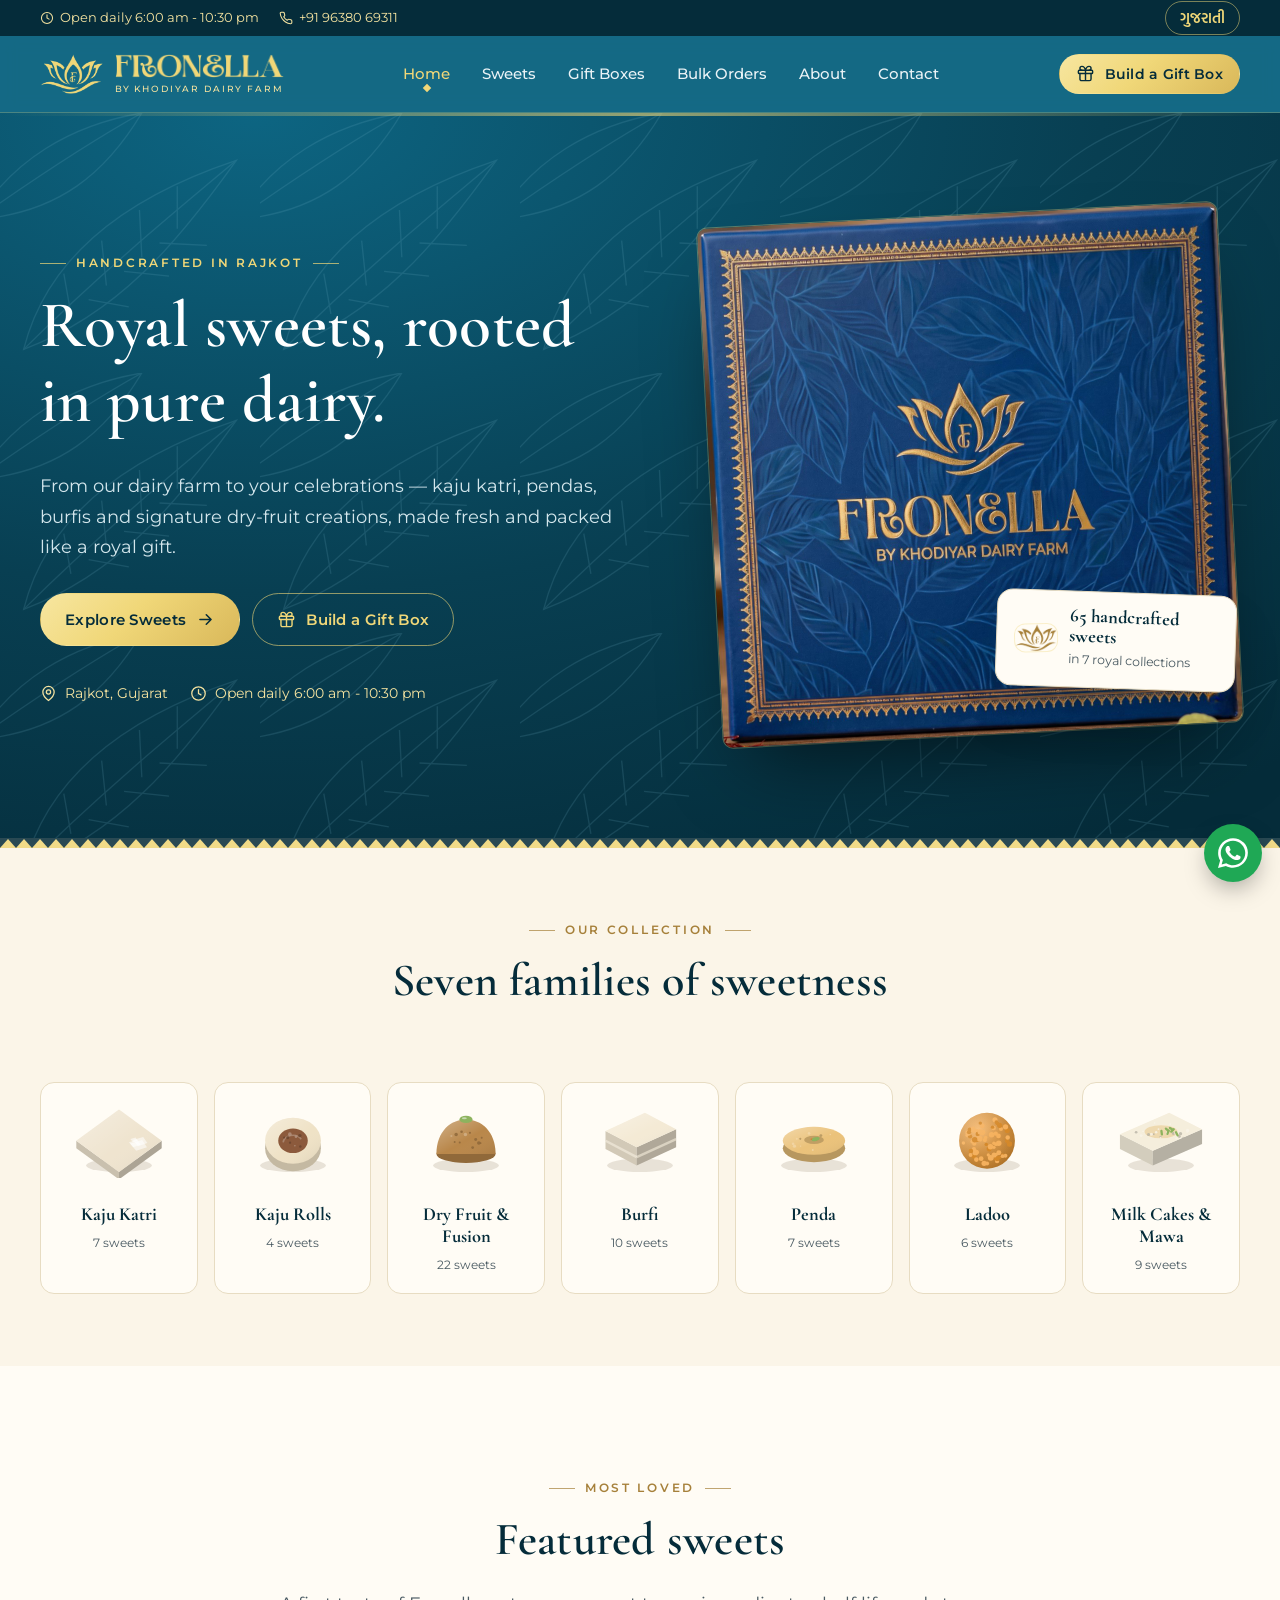
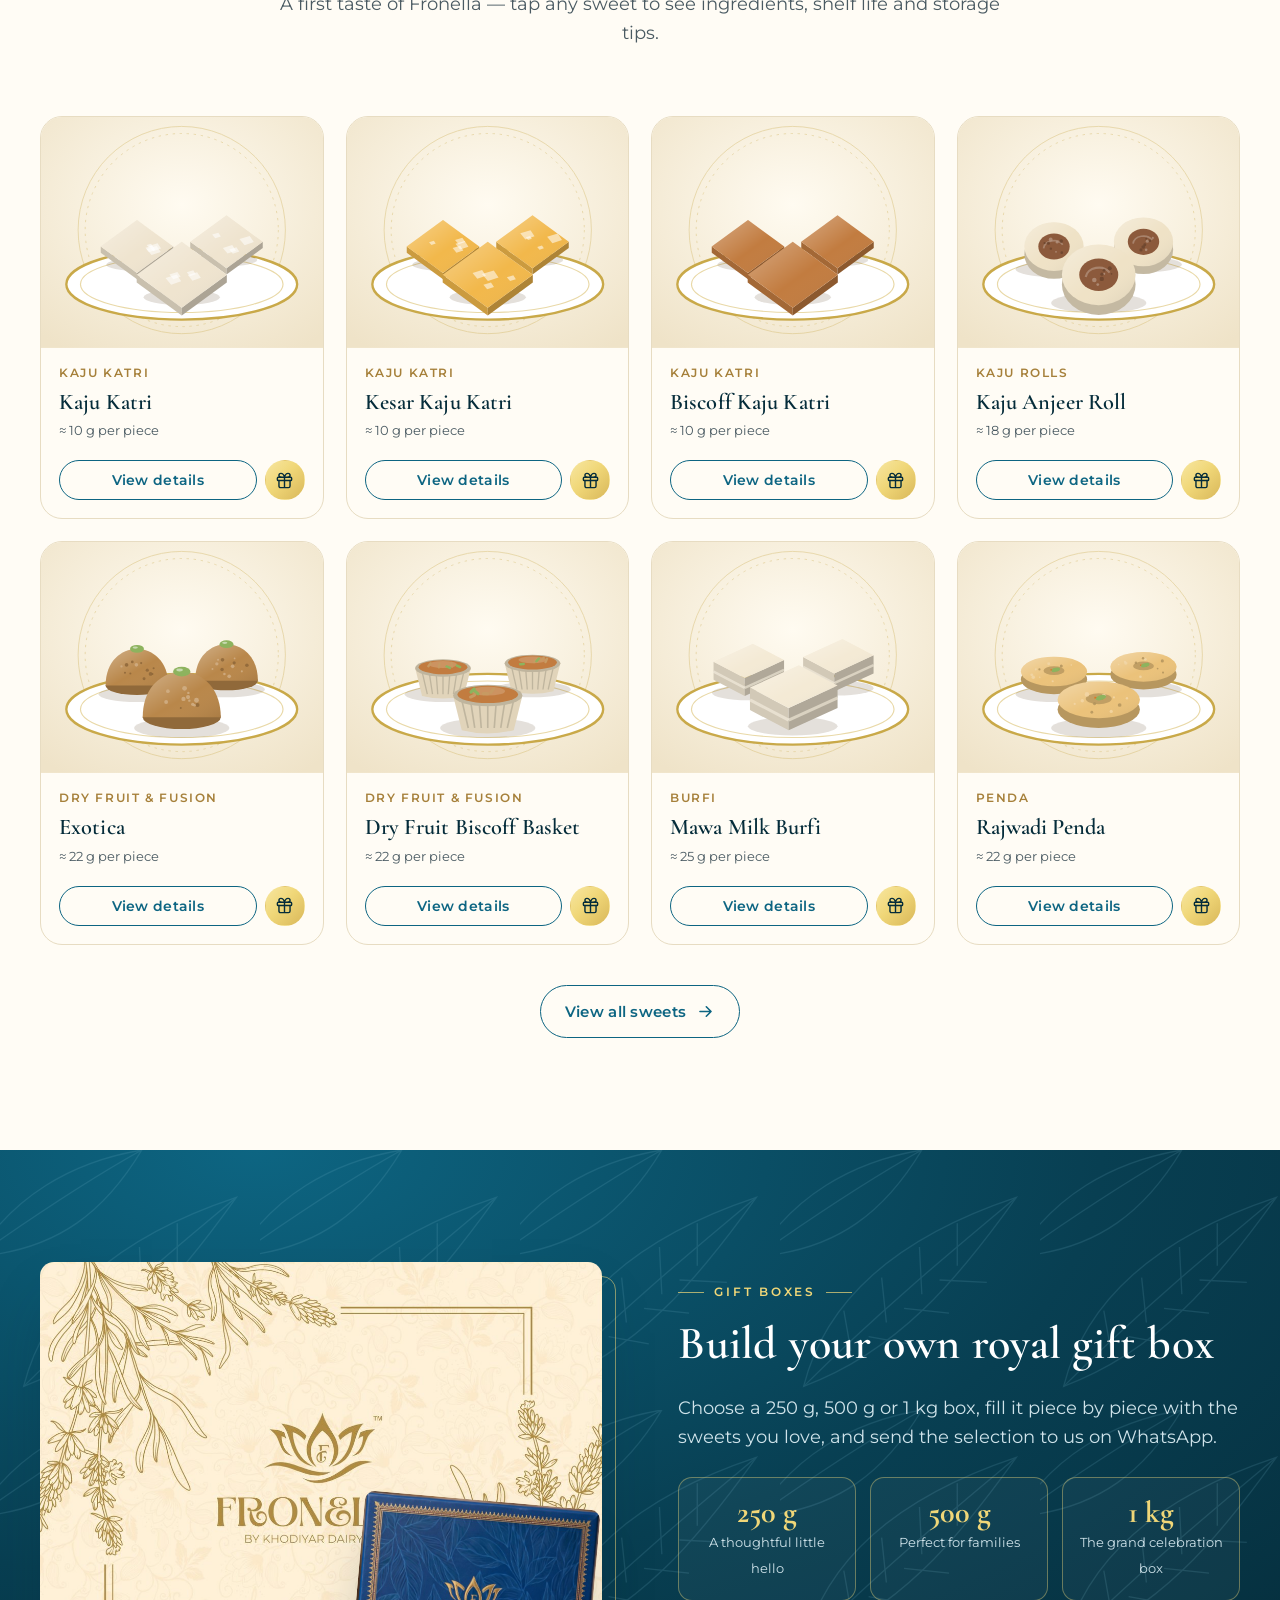
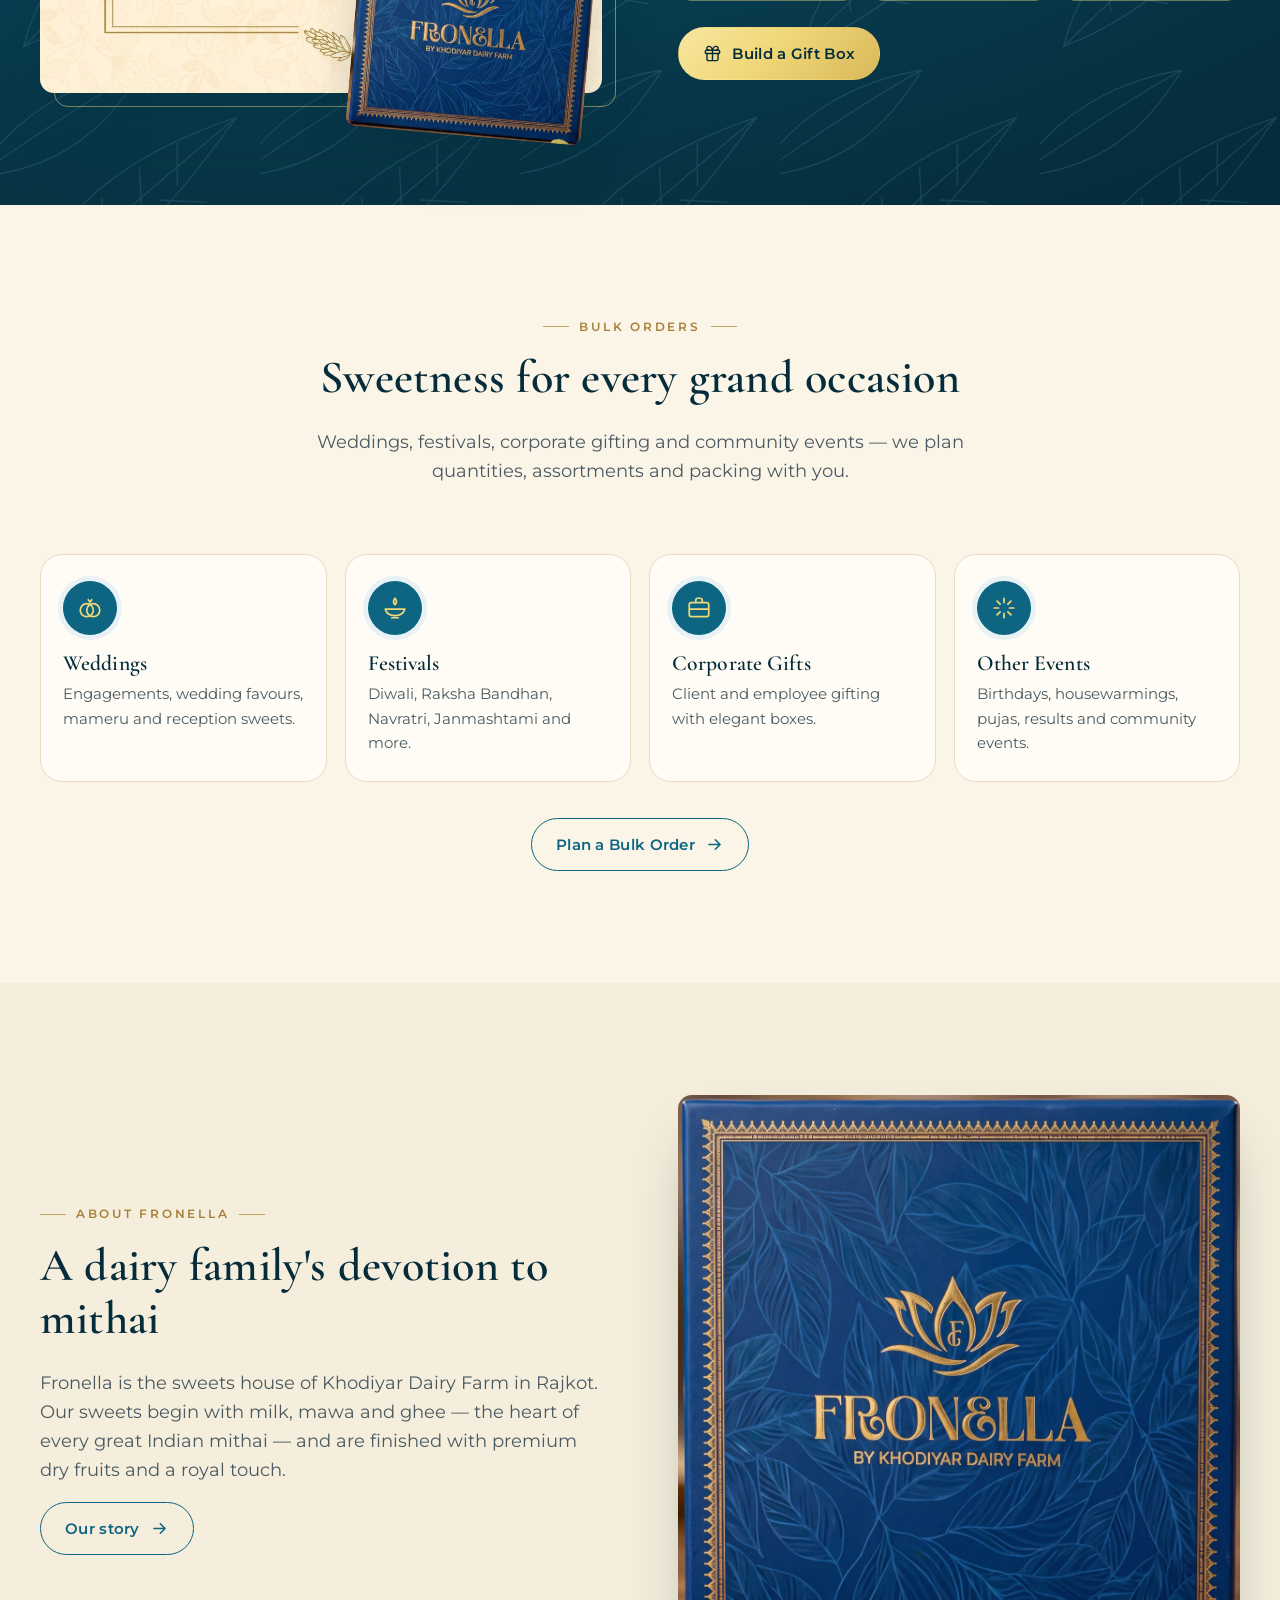
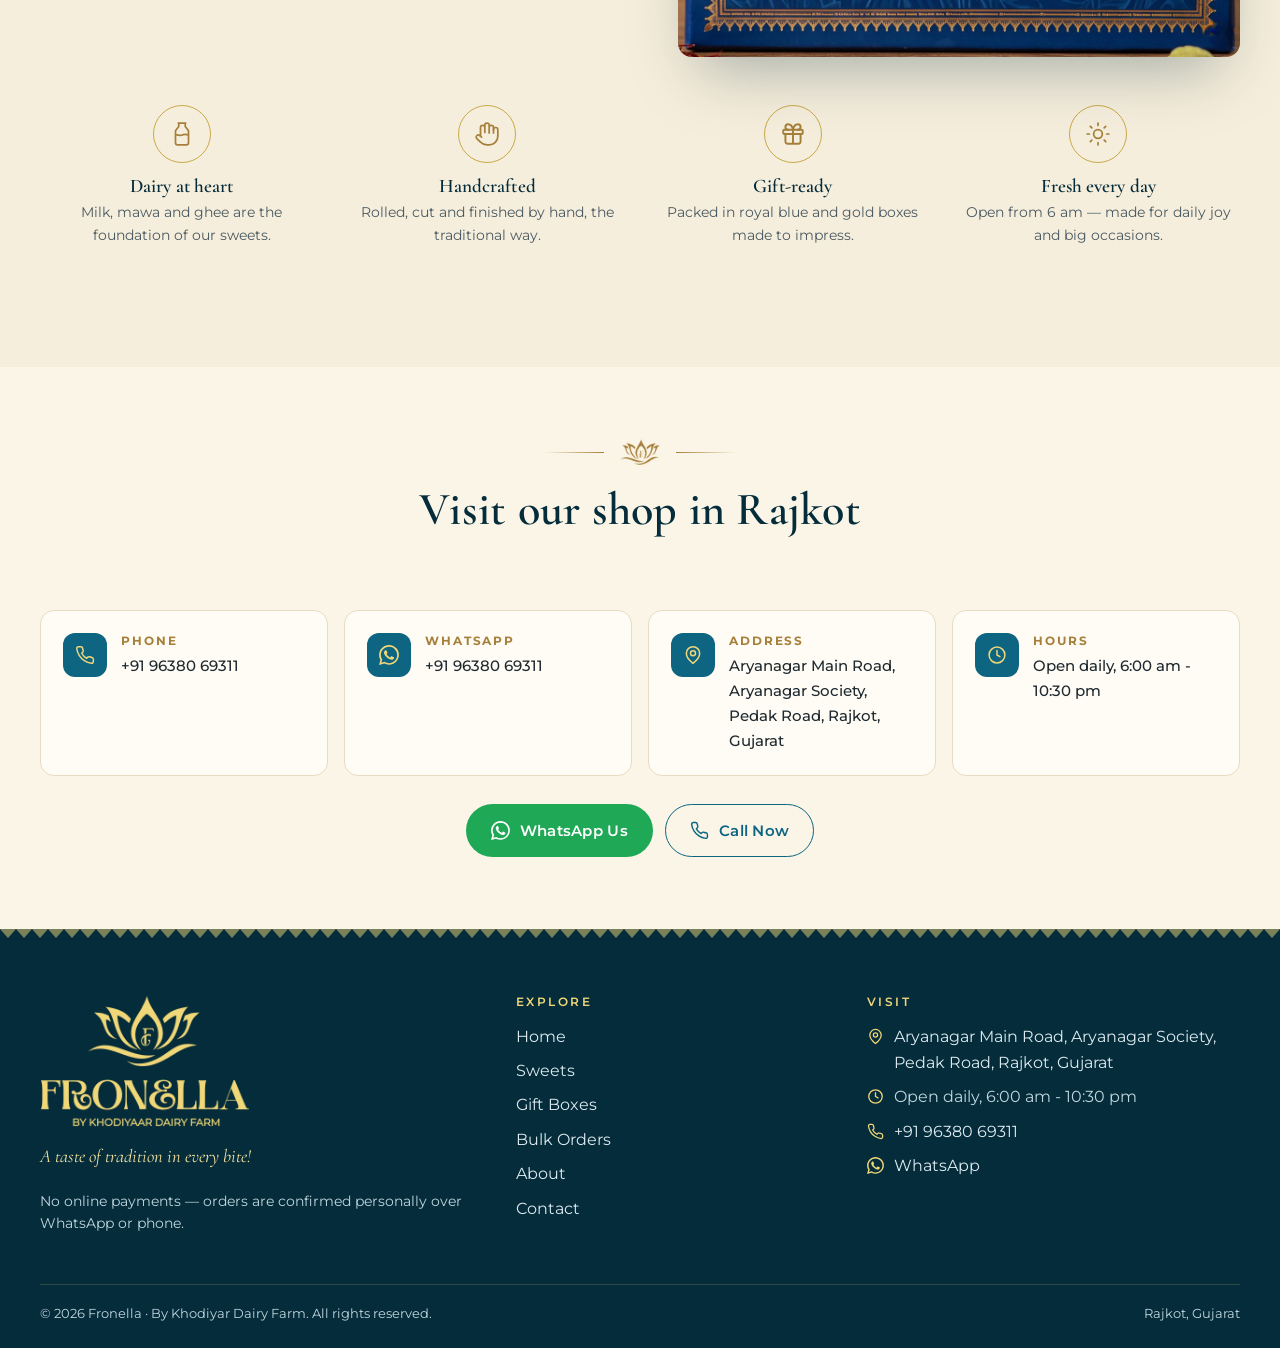
==== commit f67d767a: "text changes, old code remove" ====
--- a/index.html
+++ b/index.html
@@ -3,11 +3,11 @@
 <head>
 <meta charset="utf-8">
 <meta name="viewport" content="width=device-width, initial-scale=1">
-<title>Fronella — Royal Sweets by Khodiyaar Dairy Farm, Rajkot</title>
-<meta name="description" content="Fronella by Khodiyaar Dairy Farm, Rajkot — handcrafted kaju katri, pendas, burfis, ladoos and premium dry-fruit sweets. Custom gift boxes and bulk orders for weddings, festivals and corporate gifting.">
+<title>Fronella — Royal Sweets by Khodiyar Dairy Farm, Rajkot</title>
+<meta name="description" content="Fronella by Khodiyar Dairy Farm, Rajkot — handcrafted kaju katri, pendas, burfis, ladoos and premium dry-fruit sweets. Custom gift boxes and bulk orders for weddings, festivals and corporate gifting.">
 <meta name="theme-color" content="#0D6582">
-<meta property="og:title" content="Fronella — Royal Sweets by Khodiyaar Dairy Farm, Rajkot">
-<meta property="og:description" content="Fronella by Khodiyaar Dairy Farm, Rajkot — handcrafted kaju katri, pendas, burfis, ladoos and premium dry-fruit sweets. Custom gift boxes and bulk orders for weddings, festivals and corporate gifting.">
+<meta property="og:title" content="Fronella — Royal Sweets by Khodiyar Dairy Farm, Rajkot">
+<meta property="og:description" content="Fronella by Khodiyar Dairy Farm, Rajkot — handcrafted kaju katri, pendas, burfis, ladoos and premium dry-fruit sweets. Custom gift boxes and bulk orders for weddings, festivals and corporate gifting.">
 <meta property="og:image" content="assets/img/og-image.jpg">
 <meta property="og:type" content="website">
 <link rel="icon" type="image/png" href="assets/img/favicon.png">
@@ -22,7 +22,7 @@
 <div class="topbar">
   <div class="container">
     <div class="tb-left">
-      <span class="tb-hours"><svg viewBox="0 0 24 24" fill="none" stroke="currentColor" stroke-width="1.8" stroke-linecap="round" aria-hidden="true"><circle cx="12" cy="12" r="9.5"/><path d="M12 6.5V12l3.5 2"/></svg><span data-i18n="top.hours">Open daily 6:00 am – 10:30 pm</span></span>
+      <span class="tb-hours"><svg viewBox="0 0 24 24" fill="none" stroke="currentColor" stroke-width="1.8" stroke-linecap="round" aria-hidden="true"><circle cx="12" cy="12" r="9.5"/><path d="M12 6.5V12l3.5 2"/></svg><span data-i18n="top.hours">Open daily 6:00 am - 10:30 pm</span></span>
       <a data-href="tel" href="tel:+919638069311"><svg viewBox="0 0 24 24" fill="none" stroke="currentColor" stroke-width="1.8" stroke-linecap="round" stroke-linejoin="round" aria-hidden="true"><path d="M22 16.9v3a2 2 0 0 1-2.2 2 19.8 19.8 0 0 1-8.6-3.1 19.5 19.5 0 0 1-6-6A19.8 19.8 0 0 1 2.1 4.2 2 2 0 0 1 4.1 2h3a2 2 0 0 1 2 1.7c.1 1 .4 1.9.7 2.8a2 2 0 0 1-.5 2.1L8 9.9a16 16 0 0 0 6 6l1.3-1.3a2 2 0 0 1 2.1-.4c.9.3 1.8.6 2.8.7a2 2 0 0 1 1.7 2z"/></svg><span class="tb-num" data-site="phone">+91 96380 69311</span></a>
     </div>
     <button class="lang-toggle" type="button" data-i18n-aria="lang.label" aria-label="Switch language"><span class="gu-font" data-i18n="lang.switch">ગુજરાતી</span></button>
@@ -32,7 +32,7 @@
   <div class="container nav">
     <a class="brand" href="index.html" aria-label="Fronella — home">
       <img class="lotus" src="assets/img/lotus-gold.png" alt="" width="63" height="40">
-      <span class="brand-text"><img class="wordmark" src="assets/img/wordmark-gold.png" alt="Fronella" width="158" height="24"><small data-site="byline">By Khodiyaar Dairy Farm</small></span>
+      <span class="brand-text"><img class="wordmark" src="assets/img/wordmark-gold.png" alt="Fronella" width="158" height="24"><small data-site="byline">By Khodiyar Dairy Farm</small></span>
     </a>
     <nav aria-label="Main">
       <ul class="nav-links" id="nav-links">
@@ -64,7 +64,7 @@
         </div>
         <div class="hero-meta">
           <span><svg viewBox="0 0 24 24" fill="none" stroke="currentColor" stroke-width="1.8" stroke-linecap="round" stroke-linejoin="round" aria-hidden="true"><path d="M20 10c0 6-8 12-8 12s-8-6-8-12a8 8 0 0 1 16 0z"/><circle cx="12" cy="10" r="3"/></svg><span data-i18n="hero.loc">Rajkot, Gujarat</span></span>
-          <span><svg viewBox="0 0 24 24" fill="none" stroke="currentColor" stroke-width="1.8" stroke-linecap="round" aria-hidden="true"><circle cx="12" cy="12" r="9.5"/><path d="M12 6.5V12l3.5 2"/></svg><span data-i18n="top.hours">Open daily 6:00 am – 10:30 pm</span></span>
+          <span><svg viewBox="0 0 24 24" fill="none" stroke="currentColor" stroke-width="1.8" stroke-linecap="round" aria-hidden="true"><circle cx="12" cy="12" r="9.5"/><path d="M12 6.5V12l3.5 2"/></svg><span data-i18n="top.hours">Open daily 6:00 am - 10:30 pm</span></span>
         </div>
       </div>
       <div class="hero-visual">
@@ -134,7 +134,7 @@
         <div class="reveal">
           <span class="eyebrow" data-i18n="home.about.eyebrow">About Fronella</span>
           <h2 data-i18n="home.about.title">A dairy family's devotion to mithai</h2>
-          <p class="lead" data-i18n="home.about.lead">Fronella is the sweets house of Khodiyaar Dairy Farm in Rajkot.</p>
+          <p class="lead" data-i18n="home.about.lead">Fronella is the sweets house of Khodiyar Dairy Farm in Rajkot.</p>
           <a class="btn btn-outline" href="about.html"><span data-i18n="cta.about">Our story</span><svg viewBox="0 0 24 24" fill="none" stroke="currentColor" stroke-width="2" stroke-linecap="round" stroke-linejoin="round" aria-hidden="true"><path d="M5 12h14M13 6l6 6-6 6"/></svg></a>
         </div>
       </div>
@@ -154,7 +154,7 @@
         <a class="info-card" data-href="tel" href="tel:+919638069311"><span class="ic"><svg viewBox="0 0 24 24" fill="none" stroke="currentColor" stroke-width="1.8" stroke-linecap="round" stroke-linejoin="round" aria-hidden="true"><path d="M22 16.9v3a2 2 0 0 1-2.2 2 19.8 19.8 0 0 1-8.6-3.1 19.5 19.5 0 0 1-6-6A19.8 19.8 0 0 1 2.1 4.2 2 2 0 0 1 4.1 2h3a2 2 0 0 1 2 1.7c.1 1 .4 1.9.7 2.8a2 2 0 0 1-.5 2.1L8 9.9a16 16 0 0 0 6 6l1.3-1.3a2 2 0 0 1 2.1-.4c.9.3 1.8.6 2.8.7a2 2 0 0 1 1.7 2z"/></svg></span><div><h3 data-i18n="contact.phone">Phone</h3><p data-site="phone">+91 96380 69311</p></div></a>
         <a class="info-card" data-href="wa" href="https://wa.me/919638069311" target="_blank" rel="noopener"><span class="ic"><svg viewBox="0 0 24 24" fill="currentColor" aria-hidden="true"><path d="M17.5 14.4c-.3-.1-1.8-.9-2-1-.3-.1-.5-.1-.7.1-.2.3-.8 1-.9 1.2-.2.2-.3.2-.6.1-.3-.1-1.3-.5-2.4-1.5-.9-.8-1.5-1.8-1.7-2.1-.2-.3 0-.5.1-.6l.4-.5c.2-.2.2-.3.3-.5.1-.2 0-.4 0-.5l-.9-2.2c-.2-.6-.5-.5-.7-.5h-.6c-.2 0-.5.1-.8.4-.3.3-1 1-1 2.5s1.1 2.9 1.2 3.1c.1.2 2.1 3.2 5.1 4.5.7.3 1.3.5 1.7.6.7.2 1.4.2 1.9.1.6-.1 1.8-.7 2-1.4.2-.7.2-1.3.2-1.4-.1-.1-.3-.2-.6-.3zM12 21.8c-1.8 0-3.5-.5-5-1.4l-.4-.2-3.7 1 1-3.6-.2-.4C2.7 15.6 2.2 13.8 2.2 12 2.2 6.6 6.6 2.2 12 2.2c2.6 0 5.1 1 6.9 2.9 1.8 1.8 2.9 4.3 2.9 6.9 0 5.4-4.4 9.8-9.8 9.8zm8.4-18.2C18.1 1.3 15.2.1 12 .1 5.5.1.1 5.4.1 12c0 2.1.5 4.1 1.6 5.9L0 24l6.3-1.7c1.7.9 3.7 1.4 5.7 1.4 6.6 0 11.9-5.3 11.9-11.9 0-3.2-1.2-6.2-3.5-8.4z"/></svg></span><div><h3 data-i18n="contact.wa">WhatsApp</h3><p data-site="phone">+91 96380 69311</p></div></a>
         <a class="info-card" data-href="map" href="#" target="_blank" rel="noopener"><span class="ic"><svg viewBox="0 0 24 24" fill="none" stroke="currentColor" stroke-width="1.8" stroke-linecap="round" stroke-linejoin="round" aria-hidden="true"><path d="M20 10c0 6-8 12-8 12s-8-6-8-12a8 8 0 0 1 16 0z"/><circle cx="12" cy="10" r="3"/></svg></span><div><h3 data-i18n="contact.address">Address</h3><p data-site="address">Aryanagar Main Road, Aryanagar Society, Pedak Road, Rajkot, Gujarat</p></div></a>
-        <div class="info-card"><span class="ic"><svg viewBox="0 0 24 24" fill="none" stroke="currentColor" stroke-width="1.8" stroke-linecap="round" aria-hidden="true"><circle cx="12" cy="12" r="9.5"/><path d="M12 6.5V12l3.5 2"/></svg></span><div><h3 data-i18n="contact.hours">Hours</h3><p data-site="hours">Open daily, 6:00 am – 10:30 pm</p></div></div>
+        <div class="info-card"><span class="ic"><svg viewBox="0 0 24 24" fill="none" stroke="currentColor" stroke-width="1.8" stroke-linecap="round" aria-hidden="true"><circle cx="12" cy="12" r="9.5"/><path d="M12 6.5V12l3.5 2"/></svg></span><div><h3 data-i18n="contact.hours">Hours</h3><p data-site="hours">Open daily, 6:00 am - 10:30 pm</p></div></div>
       </div>
       <div class="btn-row" style="justify-content:center;margin-top:28px">
         <a class="btn btn-wa" data-href="wa" href="https://wa.me/919638069311" target="_blank" rel="noopener"><svg viewBox="0 0 24 24" fill="currentColor" aria-hidden="true"><path d="M17.5 14.4c-.3-.1-1.8-.9-2-1-.3-.1-.5-.1-.7.1-.2.3-.8 1-.9 1.2-.2.2-.3.2-.6.1-.3-.1-1.3-.5-2.4-1.5-.9-.8-1.5-1.8-1.7-2.1-.2-.3 0-.5.1-.6l.4-.5c.2-.2.2-.3.3-.5.1-.2 0-.4 0-.5l-.9-2.2c-.2-.6-.5-.5-.7-.5h-.6c-.2 0-.5.1-.8.4-.3.3-1 1-1 2.5s1.1 2.9 1.2 3.1c.1.2 2.1 3.2 5.1 4.5.7.3 1.3.5 1.7.6.7.2 1.4.2 1.9.1.6-.1 1.8-.7 2-1.4.2-.7.2-1.3.2-1.4-.1-.1-.3-.2-.6-.3zM12 21.8c-1.8 0-3.5-.5-5-1.4l-.4-.2-3.7 1 1-3.6-.2-.4C2.7 15.6 2.2 13.8 2.2 12 2.2 6.6 6.6 2.2 12 2.2c2.6 0 5.1 1 6.9 2.9 1.8 1.8 2.9 4.3 2.9 6.9 0 5.4-4.4 9.8-9.8 9.8zm8.4-18.2C18.1 1.3 15.2.1 12 .1 5.5.1.1 5.4.1 12c0 2.1.5 4.1 1.6 5.9L0 24l6.3-1.7c1.7.9 3.7 1.4 5.7 1.4 6.6 0 11.9-5.3 11.9-11.9 0-3.2-1.2-6.2-3.5-8.4z"/></svg><span data-i18n="cta.whatsapp">WhatsApp Us</span></a>
@@ -169,7 +169,7 @@
   <div class="container">
     <div class="footer-grid">
       <div>
-        <img class="footer-logo" src="assets/img/logo-gold.png" alt="Fronella — By Khodiyaar Dairy Farm" width="210" height="132" loading="lazy">
+        <img class="footer-logo" src="assets/img/logo-gold.png" alt="Fronella — By Khodiyar Dairy Farm" width="210" height="132" loading="lazy">
         <p class="footer-tag" data-i18n="tagline">A taste of tradition in every bite!</p>
         <p style="font-size:.85rem" data-i18n="footer.note">No online payments — orders are confirmed personally over WhatsApp or phone.</p>
       </div>
@@ -188,14 +188,14 @@
         <h4 data-i18n="footer.visit">Visit</h4>
         <ul class="footer-contact">
           <li><svg viewBox="0 0 24 24" fill="none" stroke="currentColor" stroke-width="1.8" stroke-linecap="round" stroke-linejoin="round" aria-hidden="true"><path d="M20 10c0 6-8 12-8 12s-8-6-8-12a8 8 0 0 1 16 0z"/><circle cx="12" cy="10" r="3"/></svg><a data-href="map" href="#" target="_blank" rel="noopener"><span data-site="address">Aryanagar Main Road, Aryanagar Society, Pedak Road, Rajkot, Gujarat</span></a></li>
-          <li><svg viewBox="0 0 24 24" fill="none" stroke="currentColor" stroke-width="1.8" stroke-linecap="round" aria-hidden="true"><circle cx="12" cy="12" r="9.5"/><path d="M12 6.5V12l3.5 2"/></svg><span data-site="hours">Open daily, 6:00 am – 10:30 pm</span></li>
+          <li><svg viewBox="0 0 24 24" fill="none" stroke="currentColor" stroke-width="1.8" stroke-linecap="round" aria-hidden="true"><circle cx="12" cy="12" r="9.5"/><path d="M12 6.5V12l3.5 2"/></svg><span data-site="hours">Open daily, 6:00 am - 10:30 pm</span></li>
           <li><svg viewBox="0 0 24 24" fill="none" stroke="currentColor" stroke-width="1.8" stroke-linecap="round" stroke-linejoin="round" aria-hidden="true"><path d="M22 16.9v3a2 2 0 0 1-2.2 2 19.8 19.8 0 0 1-8.6-3.1 19.5 19.5 0 0 1-6-6A19.8 19.8 0 0 1 2.1 4.2 2 2 0 0 1 4.1 2h3a2 2 0 0 1 2 1.7c.1 1 .4 1.9.7 2.8a2 2 0 0 1-.5 2.1L8 9.9a16 16 0 0 0 6 6l1.3-1.3a2 2 0 0 1 2.1-.4c.9.3 1.8.6 2.8.7a2 2 0 0 1 1.7 2z"/></svg><a data-href="tel" href="tel:+919638069311"><span data-site="phone">+91 96380 69311</span></a></li>
           <li><svg viewBox="0 0 24 24" fill="currentColor" aria-hidden="true"><path d="M17.5 14.4c-.3-.1-1.8-.9-2-1-.3-.1-.5-.1-.7.1-.2.3-.8 1-.9 1.2-.2.2-.3.2-.6.1-.3-.1-1.3-.5-2.4-1.5-.9-.8-1.5-1.8-1.7-2.1-.2-.3 0-.5.1-.6l.4-.5c.2-.2.2-.3.3-.5.1-.2 0-.4 0-.5l-.9-2.2c-.2-.6-.5-.5-.7-.5h-.6c-.2 0-.5.1-.8.4-.3.3-1 1-1 2.5s1.1 2.9 1.2 3.1c.1.2 2.1 3.2 5.1 4.5.7.3 1.3.5 1.7.6.7.2 1.4.2 1.9.1.6-.1 1.8-.7 2-1.4.2-.7.2-1.3.2-1.4-.1-.1-.3-.2-.6-.3zM12 21.8c-1.8 0-3.5-.5-5-1.4l-.4-.2-3.7 1 1-3.6-.2-.4C2.7 15.6 2.2 13.8 2.2 12 2.2 6.6 6.6 2.2 12 2.2c2.6 0 5.1 1 6.9 2.9 1.8 1.8 2.9 4.3 2.9 6.9 0 5.4-4.4 9.8-9.8 9.8zm8.4-18.2C18.1 1.3 15.2.1 12 .1 5.5.1.1 5.4.1 12c0 2.1.5 4.1 1.6 5.9L0 24l6.3-1.7c1.7.9 3.7 1.4 5.7 1.4 6.6 0 11.9-5.3 11.9-11.9 0-3.2-1.2-6.2-3.5-8.4z"/></svg><a data-href="wa" href="https://wa.me/919638069311" target="_blank" rel="noopener">WhatsApp</a></li>
         </ul>
       </div>
     </div>
     <div class="footer-bottom">
-      <span>© <span id="year">2026</span> Fronella · <span data-site="byline">By Khodiyaar Dairy Farm</span>. <span data-i18n="footer.rights">All rights reserved.</span></span>
+      <span>© <span id="year">2026</span> Fronella · <span data-site="byline">By Khodiyar Dairy Farm</span>. <span data-i18n="footer.rights">All rights reserved.</span></span>
       <span>Rajkot, Gujarat</span>
     </div>
   </div>
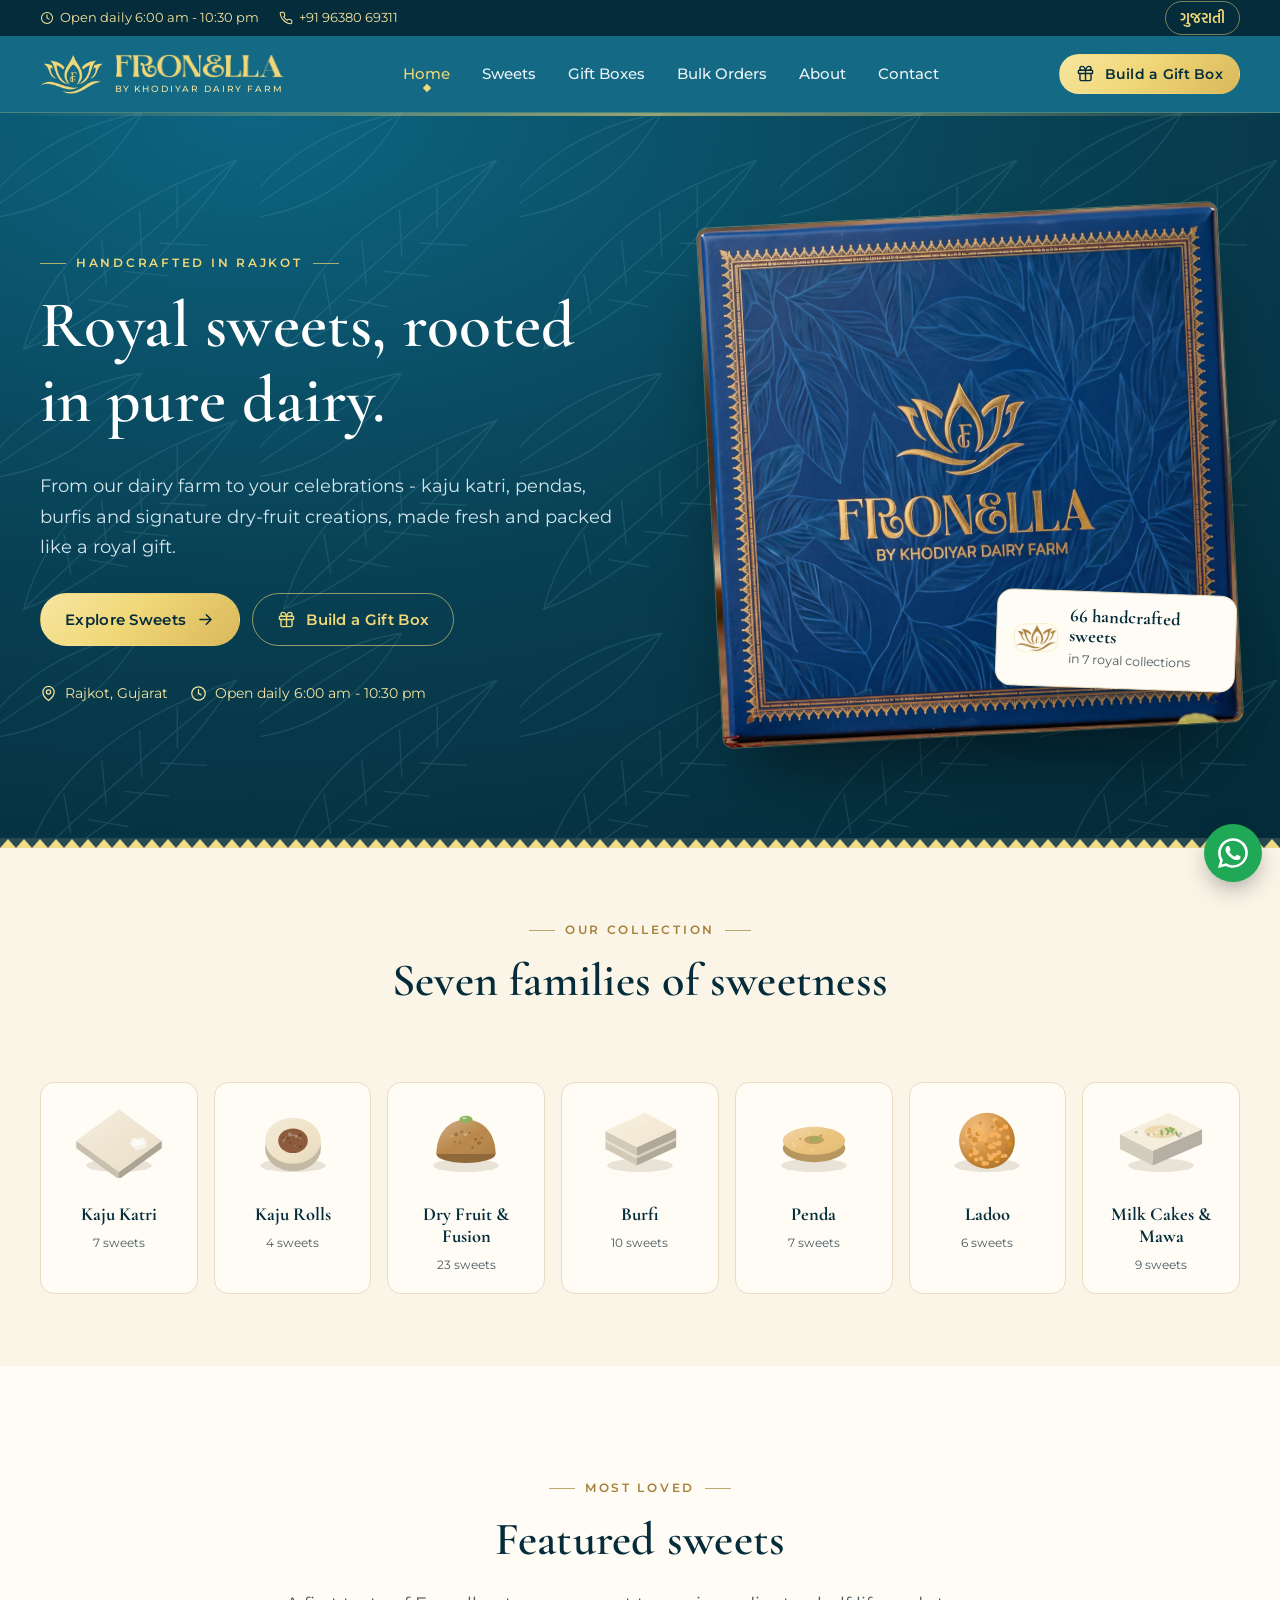
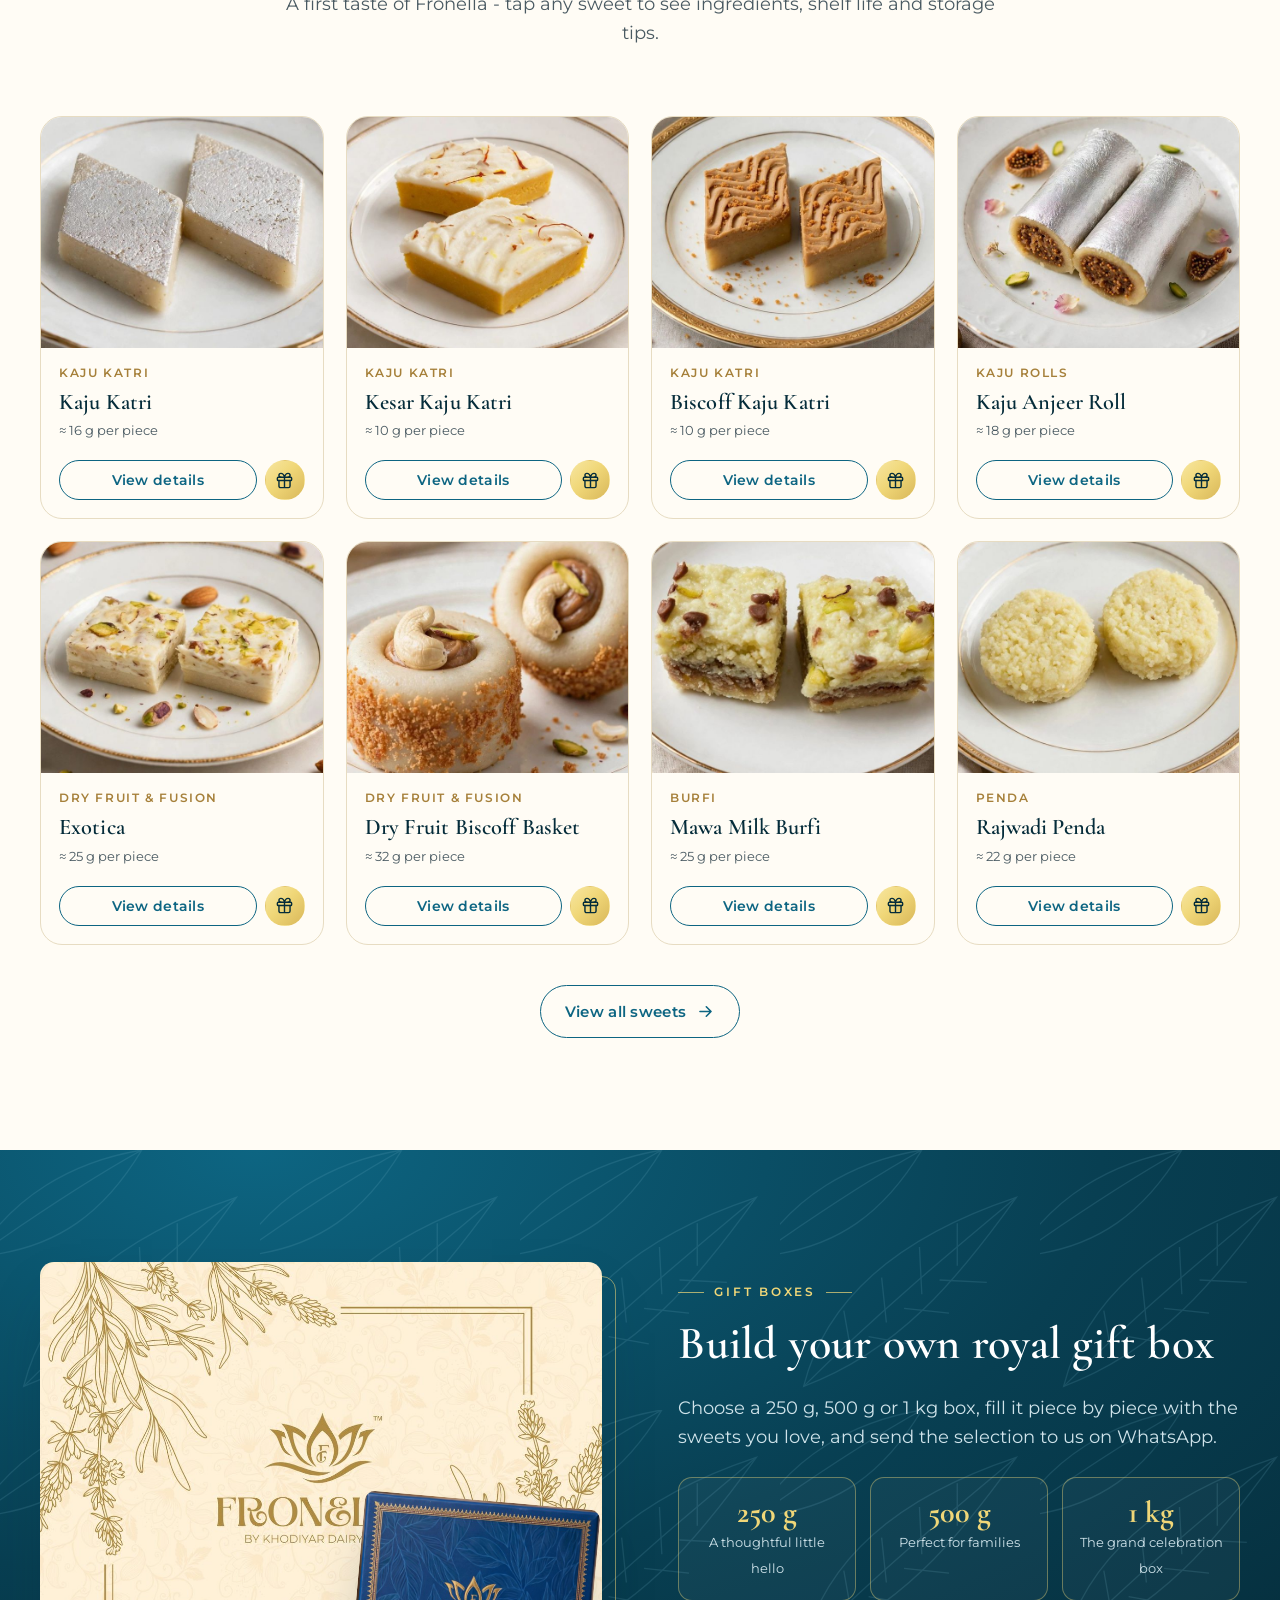
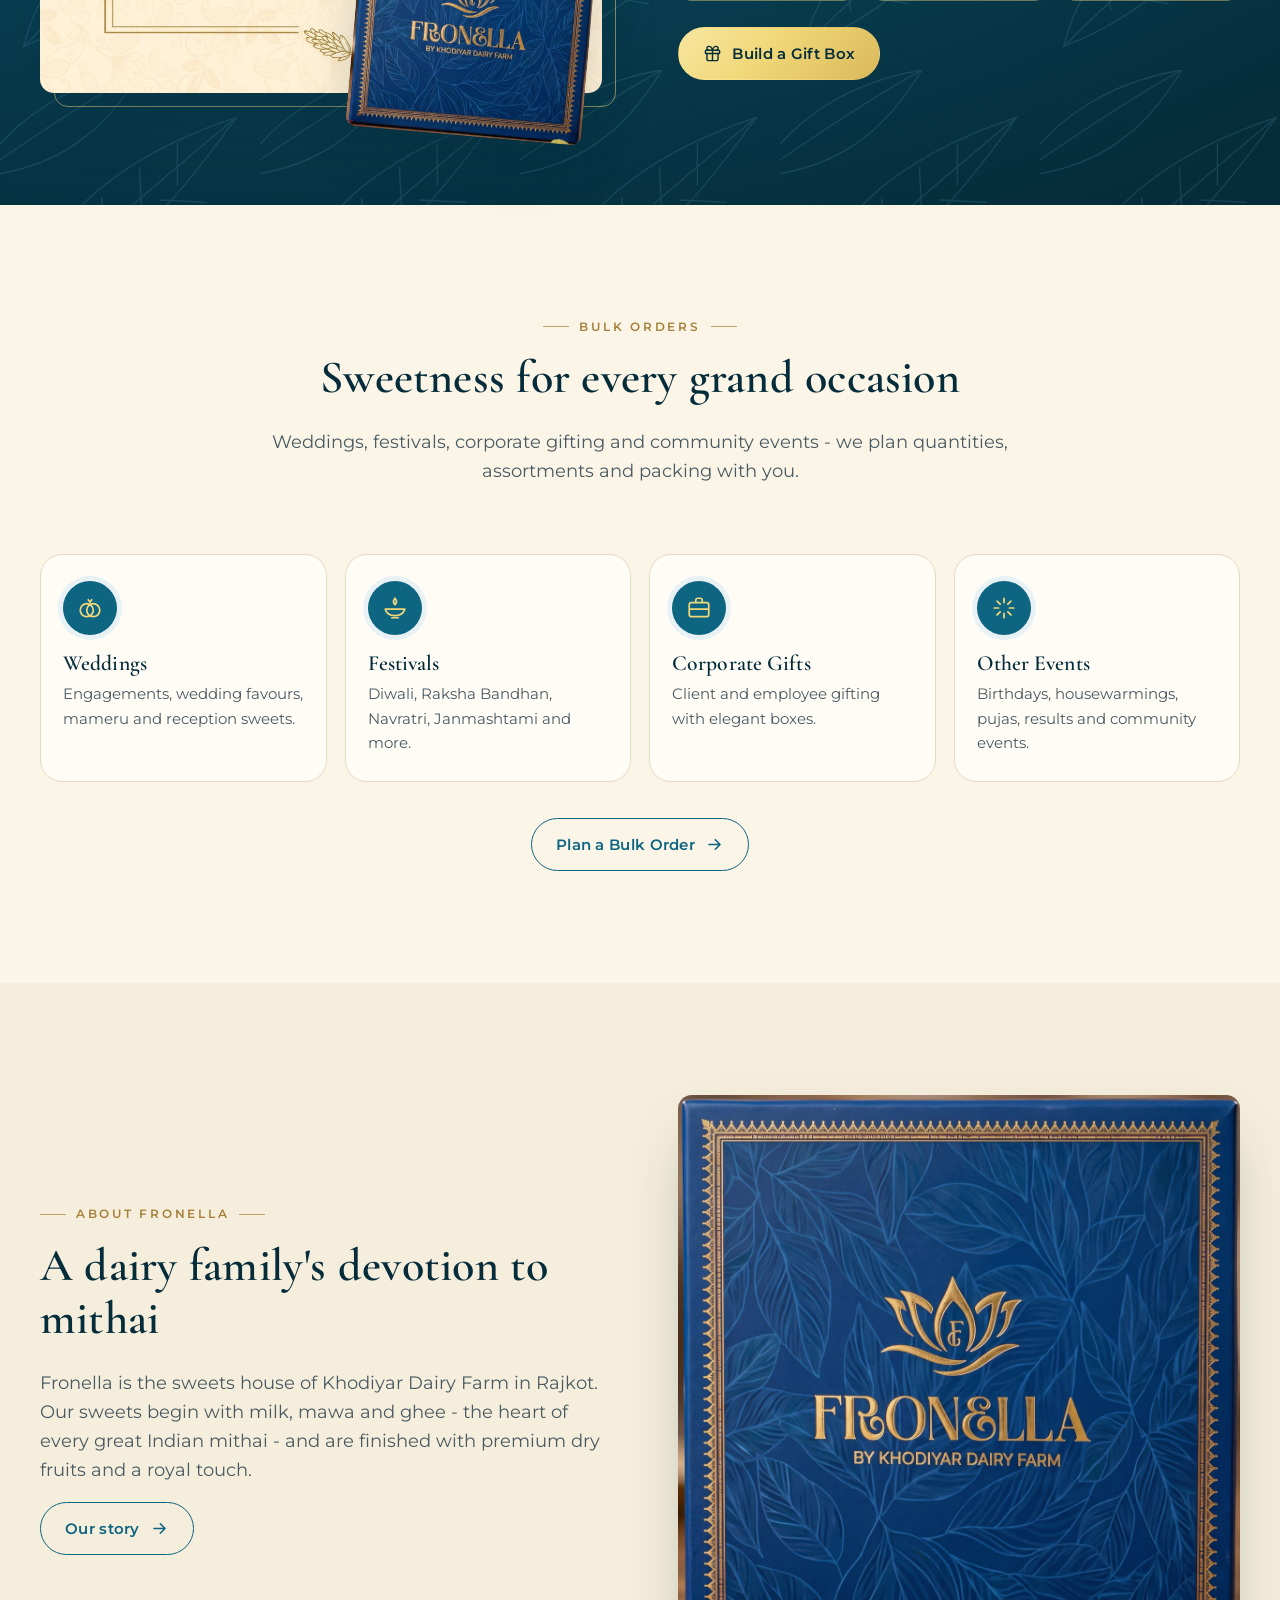
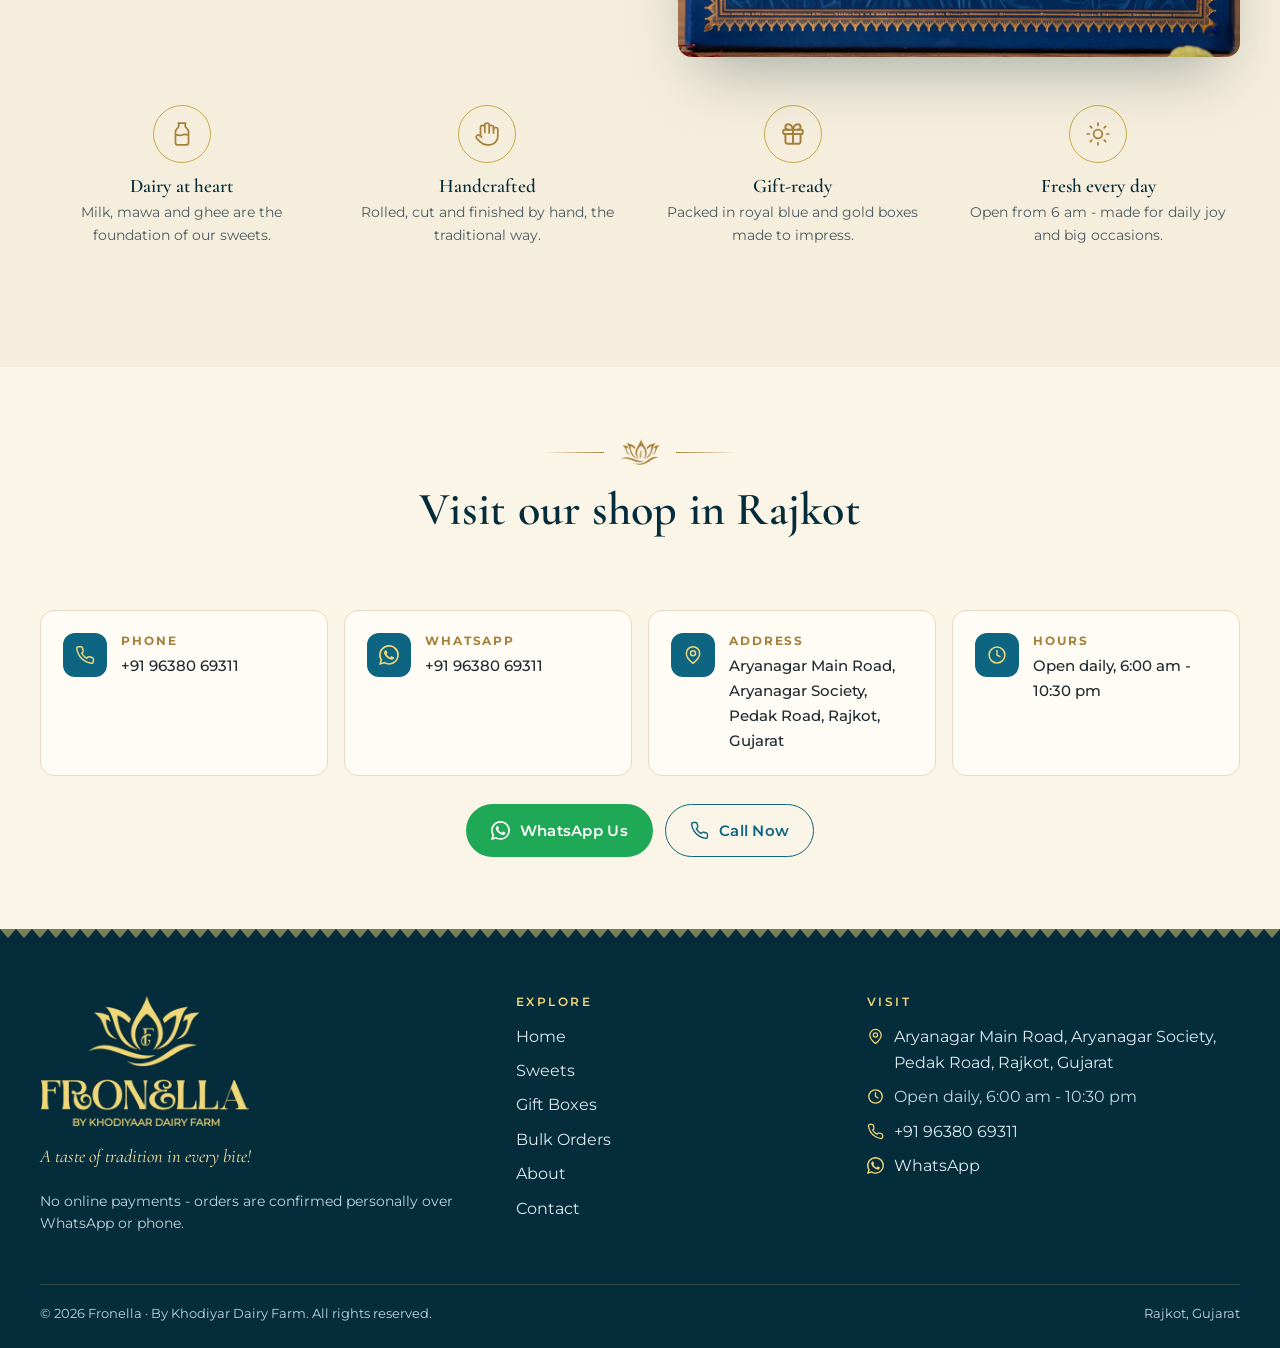
==== commit dbe7da65: "format files, update per peice weight" ====
--- a/index.html
+++ b/index.html
@@ -3,11 +3,11 @@
 <head>
 <meta charset="utf-8">
 <meta name="viewport" content="width=device-width, initial-scale=1">
-<title>Fronella — Royal Sweets by Khodiyar Dairy Farm, Rajkot</title>
-<meta name="description" content="Fronella by Khodiyar Dairy Farm, Rajkot — handcrafted kaju katri, pendas, burfis, ladoos and premium dry-fruit sweets. Custom gift boxes and bulk orders for weddings, festivals and corporate gifting.">
+<title>Fronella - Royal Sweets by Khodiyar Dairy Farm, Rajkot</title>
+<meta name="description" content="Fronella by Khodiyar Dairy Farm, Rajkot - handcrafted kaju katri, pendas, burfis, ladoos and premium dry-fruit sweets. Custom gift boxes and bulk orders for weddings, festivals and corporate gifting.">
 <meta name="theme-color" content="#0D6582">
-<meta property="og:title" content="Fronella — Royal Sweets by Khodiyar Dairy Farm, Rajkot">
-<meta property="og:description" content="Fronella by Khodiyar Dairy Farm, Rajkot — handcrafted kaju katri, pendas, burfis, ladoos and premium dry-fruit sweets. Custom gift boxes and bulk orders for weddings, festivals and corporate gifting.">
+<meta property="og:title" content="Fronella - Royal Sweets by Khodiyar Dairy Farm, Rajkot">
+<meta property="og:description" content="Fronella by Khodiyar Dairy Farm, Rajkot - handcrafted kaju katri, pendas, burfis, ladoos and premium dry-fruit sweets. Custom gift boxes and bulk orders for weddings, festivals and corporate gifting.">
 <meta property="og:image" content="assets/img/og-image.jpg">
 <meta property="og:type" content="website">
 <link rel="icon" type="image/png" href="assets/img/favicon.png">
@@ -30,7 +30,7 @@
 </div>
 <header class="site-header">
   <div class="container nav">
-    <a class="brand" href="index.html" aria-label="Fronella — home">
+    <a class="brand" href="index.html" aria-label="Fronella - home">
       <img class="lotus" src="assets/img/lotus-gold.png" alt="" width="63" height="40">
       <span class="brand-text"><img class="wordmark" src="assets/img/wordmark-gold.png" alt="Fronella" width="158" height="24"><small data-site="byline">By Khodiyar Dairy Farm</small></span>
     </a>
@@ -57,7 +57,7 @@
       <div>
         <span class="eyebrow" data-i18n="home.eyebrow">Handcrafted in Rajkot</span>
         <h1 data-i18n="home.title">Royal sweets, rooted in pure dairy.</h1>
-        <p class="lead" data-i18n="home.lead">From our dairy farm to your celebrations — kaju katri, pendas, burfis and signature dry-fruit creations, made fresh and packed like a royal gift.</p>
+        <p class="lead" data-i18n="home.lead">From our dairy farm to your celebrations - kaju katri, pendas, burfis and signature dry-fruit creations, made fresh and packed like a royal gift.</p>
         <div class="btn-row">
           <a class="btn btn-gold" href="sweets.html"><span data-i18n="cta.explore">Explore Sweets</span><svg viewBox="0 0 24 24" fill="none" stroke="currentColor" stroke-width="2" stroke-linecap="round" stroke-linejoin="round" aria-hidden="true"><path d="M5 12h14M13 6l6 6-6 6"/></svg></a>
           <a class="btn btn-outline-light" href="gift-boxes.html#builder"><svg viewBox="0 0 24 24" fill="none" stroke="currentColor" stroke-width="1.8" stroke-linecap="round" stroke-linejoin="round" aria-hidden="true"><rect x="3" y="8" width="18" height="4" rx="1"/><path d="M12 8v13M19 12v7a2 2 0 0 1-2 2H7a2 2 0 0 1-2-2v-7M7.5 8a2.5 2.5 0 0 1 0-5C11 3 12 8 12 8s1-5 4.5-5a2.5 2.5 0 0 1 0 5"/></svg><span data-i18n="cta.build">Build a Gift Box</span></a>
@@ -90,7 +90,7 @@
       <div class="section-head center">
         <span class="eyebrow" data-i18n="home.feat.eyebrow">Most Loved</span>
         <h2 data-i18n="home.feat.title">Featured sweets</h2>
-        <p class="lead" data-i18n="home.feat.lead">A first taste of Fronella — tap any sweet to see ingredients, shelf life and storage tips.</p>
+        <p class="lead" data-i18n="home.feat.lead">A first taste of Fronella - tap any sweet to see ingredients, shelf life and storage tips.</p>
       </div>
       <div class="grid" id="home-featured"></div>
       <div class="center" style="margin-top:40px"><a class="btn btn-outline" href="sweets.html"><span data-i18n="cta.viewAll">View all sweets</span><svg viewBox="0 0 24 24" fill="none" stroke="currentColor" stroke-width="2" stroke-linecap="round" stroke-linejoin="round" aria-hidden="true"><path d="M5 12h14M13 6l6 6-6 6"/></svg></a></div>
@@ -118,7 +118,7 @@
       <div class="section-head center">
         <span class="eyebrow" data-i18n="home.bulk.eyebrow">Bulk Orders</span>
         <h2 data-i18n="home.bulk.title">Sweetness for every grand occasion</h2>
-        <p class="lead" data-i18n="home.bulk.lead">Weddings, festivals, corporate gifting and community events — we plan quantities, assortments and packing with you.</p>
+        <p class="lead" data-i18n="home.bulk.lead">Weddings, festivals, corporate gifting and community events - we plan quantities, assortments and packing with you.</p>
       </div>
       <div class="occ-grid"><a class="occ-card reveal" style="text-decoration:none" href="bulk-orders.html?occasion=wedding#enquiry"><span class="ic"><svg viewBox="0 0 24 24" fill="none" stroke="currentColor" stroke-width="1.6" aria-hidden="true"><circle cx="9" cy="14" r="6"/><circle cx="15" cy="14" r="6"/><path d="M10 4l2 2.5L14 4"/></svg></span><h3 data-i18n="occ.wedding">Weddings</h3><p data-i18n="occ.wedding.d">Engagements, wedding favours, mameru and reception sweets.</p></a><a class="occ-card reveal" style="text-decoration:none" href="bulk-orders.html?occasion=festival#enquiry"><span class="ic"><svg viewBox="0 0 24 24" fill="none" stroke="currentColor" stroke-width="1.6" stroke-linecap="round" stroke-linejoin="round" aria-hidden="true"><path d="M12 3c1.8 2.2 2.2 3.8 0 6-2.2-2.2-1.8-3.8 0-6z"/><path d="M3 13h18c-1 4-4.5 6-9 6s-8-2-9-6z"/><path d="M9 21h6"/></svg></span><h3 data-i18n="occ.festival">Festivals</h3><p data-i18n="occ.festival.d">Diwali, Raksha Bandhan, Navratri, Janmashtami and more.</p></a><a class="occ-card reveal" style="text-decoration:none" href="bulk-orders.html?occasion=corporate#enquiry"><span class="ic"><svg viewBox="0 0 24 24" fill="none" stroke="currentColor" stroke-width="1.6" stroke-linejoin="round" aria-hidden="true"><rect x="3" y="7" width="18" height="13" rx="2"/><path d="M9 7V5a2 2 0 0 1 2-2h2a2 2 0 0 1 2 2v2M3 13h18"/></svg></span><h3 data-i18n="occ.corporate">Corporate Gifts</h3><p data-i18n="occ.corporate.d">Client and employee gifting with elegant boxes.</p></a><a class="occ-card reveal" style="text-decoration:none" href="bulk-orders.html?occasion=other#enquiry"><span class="ic"><svg viewBox="0 0 24 24" fill="none" stroke="currentColor" stroke-width="1.6" stroke-linecap="round" stroke-linejoin="round" aria-hidden="true"><path d="M12 3v4M12 17v4M3 12h4M17 12h4M5.6 5.6l2.8 2.8M15.6 15.6l2.8 2.8M5.6 18.4l2.8-2.8M15.6 8.4l2.8-2.8"/></svg></span><h3 data-i18n="occ.other">Other Events</h3><p data-i18n="occ.other.d">Birthdays, housewarmings, pujas, results and community events.</p></a></div>
       <div class="center" style="margin-top:36px"><a class="btn btn-outline" href="bulk-orders.html"><span data-i18n="cta.bulk">Plan a Bulk Order</span><svg viewBox="0 0 24 24" fill="none" stroke="currentColor" stroke-width="2" stroke-linecap="round" stroke-linejoin="round" aria-hidden="true"><path d="M5 12h14M13 6l6 6-6 6"/></svg></a></div>
@@ -142,7 +142,7 @@
         <div class="value reveal"><span class="ic"><svg viewBox="0 0 24 24" fill="none" stroke="currentColor" stroke-width="1.6" stroke-linejoin="round" aria-hidden="true"><path d="M8 2h8M9 2v3l-3 4v11a2 2 0 0 0 2 2h8a2 2 0 0 0 2-2V9l-3-4V2"/><path d="M6 13c2-1 4 1 6 0s4-1 6 0"/></svg></span><h3 data-i18n="val.dairy">Dairy at heart</h3><p data-i18n="val.dairy.d">Milk, mawa and ghee are the foundation of our sweets.</p></div>
         <div class="value reveal"><span class="ic"><svg viewBox="0 0 24 24" fill="none" stroke="currentColor" stroke-width="1.6" stroke-linecap="round" stroke-linejoin="round" aria-hidden="true"><path d="M18 11V6a2 2 0 0 0-4 0v5M14 10V4a2 2 0 0 0-4 0v6M10 10.5V6a2 2 0 0 0-4 0v8"/><path d="M18 8a2 2 0 1 1 4 0v6a8 8 0 0 1-8 8h-2c-2.8 0-4.5-.9-6-2.4l-3.6-3.6a2 2 0 0 1 2.8-2.8L7 15"/></svg></span><h3 data-i18n="val.hand">Handcrafted</h3><p data-i18n="val.hand.d">Rolled, cut and finished by hand, the traditional way.</p></div>
         <div class="value reveal"><span class="ic"><svg viewBox="0 0 24 24" fill="none" stroke="currentColor" stroke-width="1.8" stroke-linecap="round" stroke-linejoin="round" aria-hidden="true"><rect x="3" y="8" width="18" height="4" rx="1"/><path d="M12 8v13M19 12v7a2 2 0 0 1-2 2H7a2 2 0 0 1-2-2v-7M7.5 8a2.5 2.5 0 0 1 0-5C11 3 12 8 12 8s1-5 4.5-5a2.5 2.5 0 0 1 0 5"/></svg></span><h3 data-i18n="val.gift">Gift-ready</h3><p data-i18n="val.gift.d">Packed in royal blue and gold boxes made to impress.</p></div>
-        <div class="value reveal"><span class="ic"><svg viewBox="0 0 24 24" fill="none" stroke="currentColor" stroke-width="1.6" stroke-linecap="round" aria-hidden="true"><circle cx="12" cy="12" r="4"/><path d="M12 2v2M12 20v2M4.9 4.9l1.4 1.4M17.7 17.7l1.4 1.4M2 12h2M20 12h2M4.9 19.1l1.4-1.4M17.7 6.3l1.4-1.4"/></svg></span><h3 data-i18n="val.fresh">Fresh every day</h3><p data-i18n="val.fresh.d">Open from 6 am — made for daily joy and big occasions.</p></div>
+        <div class="value reveal"><span class="ic"><svg viewBox="0 0 24 24" fill="none" stroke="currentColor" stroke-width="1.6" stroke-linecap="round" aria-hidden="true"><circle cx="12" cy="12" r="4"/><path d="M12 2v2M12 20v2M4.9 4.9l1.4 1.4M17.7 17.7l1.4 1.4M2 12h2M20 12h2M4.9 19.1l1.4-1.4M17.7 6.3l1.4-1.4"/></svg></span><h3 data-i18n="val.fresh">Fresh every day</h3><p data-i18n="val.fresh.d">Open from 6 am - made for daily joy and big occasions.</p></div>
       </div>
     </div>
   </section>
@@ -169,9 +169,9 @@
   <div class="container">
     <div class="footer-grid">
       <div>
-        <img class="footer-logo" src="assets/img/logo-gold.png" alt="Fronella — By Khodiyar Dairy Farm" width="210" height="132" loading="lazy">
+        <img class="footer-logo" src="assets/img/logo-gold.png" alt="Fronella - By Khodiyar Dairy Farm" width="210" height="132" loading="lazy">
         <p class="footer-tag" data-i18n="tagline">A taste of tradition in every bite!</p>
-        <p style="font-size:.85rem" data-i18n="footer.note">No online payments — orders are confirmed personally over WhatsApp or phone.</p>
+        <p style="font-size:.85rem" data-i18n="footer.note">No online payments - orders are confirmed personally over WhatsApp or phone.</p>
       </div>
       <div>
         <h4 data-i18n="footer.explore">Explore</h4>
--- a/assets/css/style.css
+++ b/assets/css/style.css
@@ -1,5 +1,5 @@
 /* =====================================================================
-   FRONELLA — Royal Modern stylesheet
+   FRONELLA - Royal Modern stylesheet
    Primary #0D6582 · Secondary #F0D778
    ===================================================================== */
 :root {
